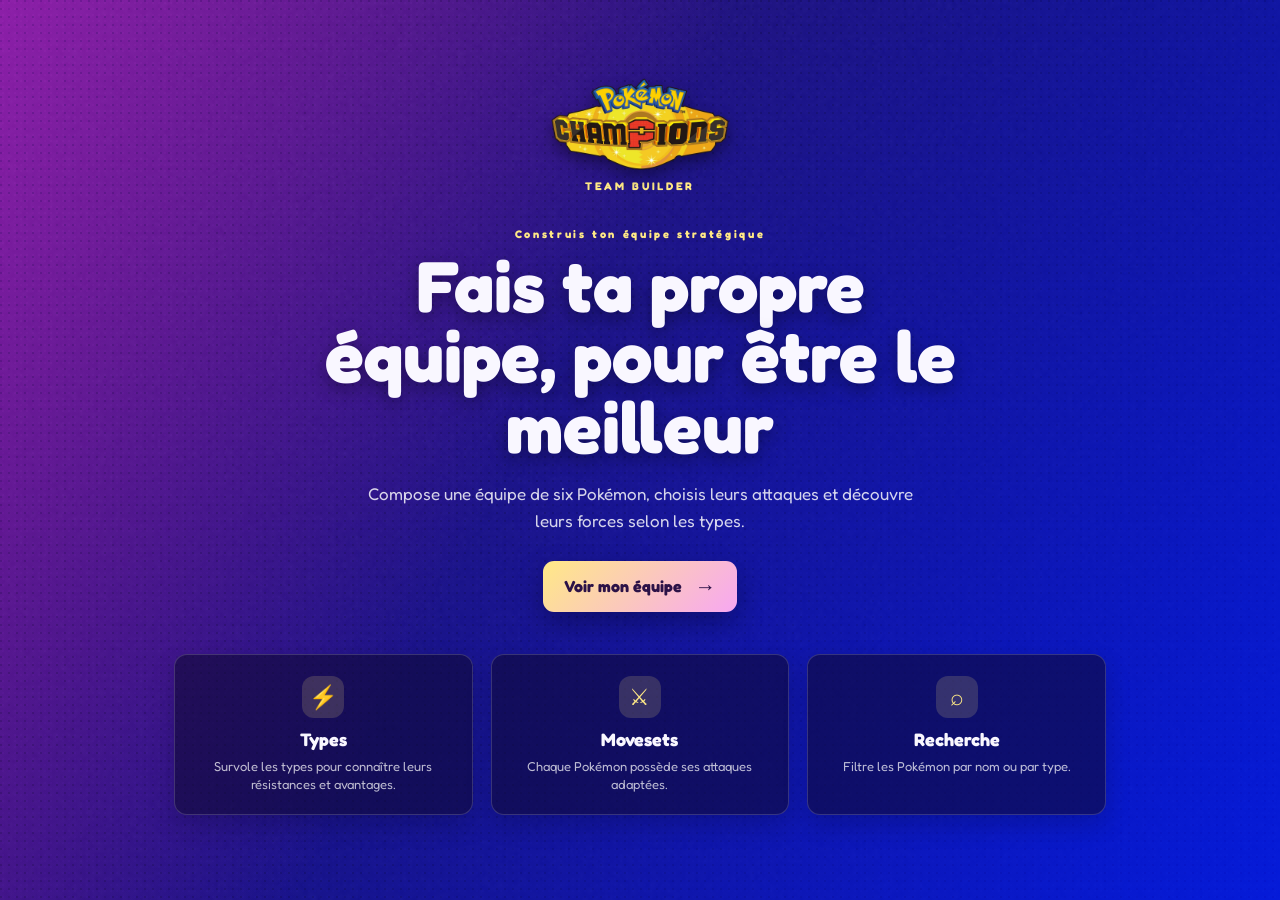
==== index.html @ a915cc72 "changement nom et titre" ====
<!DOCTYPE html>
<html lang="fr">
<link rel="icon" href="images/logo.png" type="image/x-icon" sizes="64x64">
<head><meta charset="UTF-8"><meta name="viewport" content="width=device-width, initial-scale=1.0"><title>Team Builder Champions</title><link rel="stylesheet" href="styles/style.css"></head>
<body class="home-body">
  <main class="home-page">
    <header class="home-header"><img class="home-logo" src="images/logo.png" alt="Pokémon Champions"><span>TEAM BUILDER</span></header>
    <section class="hero" aria-labelledby="hero-title">
      <p class="eyebrow">Construis ton équipe stratégique</p>
      <h1 id="hero-title">Fais ta propre équipe, pour être le meilleur</h1>
      <p>Compose une équipe de six Pokémon, choisis leurs attaques et découvre leurs forces selon les types.</p>
      <a class="primary-button" href="team.html">Voir mon équipe <span>→</span></a>
    </section>
    <section class="home-features" aria-label="Fonctionnalités">
      <article><span>⚡</span><h2>Types</h2><p>Survole les types pour connaître leurs résistances et avantages.</p></article>
      <article><span>⚔</span><h2>Movesets</h2><p>Chaque Pokémon possède ses attaques adaptées.</p></article>
      <article><span>⌕</span><h2>Recherche</h2><p>Filtre les Pokémon par nom ou par type.</p></article>
    </section>
  </main>
</body></html>
---- styles/style.css ----
@import url("https://fonts.googleapis.com/css2?family=Fredoka:wght@500;600;700&display=swap");

:root { --ink: #f9f7ff; --card: rgba(16, 9, 53, .64); }
* { box-sizing: border-box; }
html, body { min-height: 100%; margin: 0; }
body { min-width: 320px; color: var(--ink); font-family: Fredoka, Arial, sans-serif; background: linear-gradient(116deg, rgba(191, 32, 214, .55), transparent 43%), linear-gradient(125deg, rgba(29, 3, 72, .6), rgba(0, 27, 220, .85)), url("../images/background/background.jpg") center / cover fixed; }
body::before { position: fixed; z-index: -1; inset: 0; content: ""; pointer-events: none; opacity: .4; background-image: radial-gradient(rgba(255,255,255,.17) .65px, transparent .8px), radial-gradient(rgba(0,0,0,.42) .7px, transparent .9px); background-position: 0 0, 5px 5px; background-size: 6px 6px, 8px 8px; mix-blend-mode: overlay; }

.team-page { width: min(100%, 980px); min-height: 550px; margin: auto; padding: 6px 19px 30px; }
.team-header { display: grid; height: 92px; place-items: start center; }
.logo { width: 152px; max-height: 76px; object-fit: contain; filter: drop-shadow(0 6px 6px rgba(0,0,0,.42)); animation: hover-logo 4s ease-in-out infinite; }
.team-grid { display: grid; grid-template-columns: repeat(2, minmax(0, 1fr)); gap: 26px 31px; }
.page-help { max-width: 700px; margin: 0 auto 18px; color: rgba(255,255,255,.78); font-size: 13px; text-align: center; text-shadow: 0 1px 2px rgba(0,0,0,.45); }

.pokemon-card { --accent: #d970ff; position: relative; display: flex; align-items: center; min-height: 124px; padding: 9px 13px; overflow: hidden; isolation: isolate; border: 1px solid rgba(207, 165, 255, .12); border-radius: 10px; background: linear-gradient(125deg, rgba(162,87,205,.12), transparent 44%), var(--card); box-shadow: inset 0 1px rgba(255,255,255,.08), inset 0 -1px rgba(0,0,0,.2), 0 13px 28px rgba(0,0,30,.21); backdrop-filter: blur(5px); transform-style: preserve-3d; transition: border-color .25s ease, box-shadow .25s ease, transform .18s ease; }
.pokemon-card::before { position: absolute; z-index: -1; inset: 0; content: ""; opacity: .65; background: radial-gradient(260px circle at var(--mouse-x, 50%) var(--mouse-y, 50%), color-mix(in srgb, var(--accent) 28%, transparent), transparent 68%); transition: opacity .22s ease; }
.pokemon-card::after { position: absolute; z-index: -1; top: -70%; left: -45%; width: 48%; height: 240%; content: ""; opacity: 0; background: linear-gradient(90deg, transparent, rgba(255,255,255,.17), transparent); transform: rotate(20deg); transition: left .65s ease, opacity .25s ease; }
.pokemon-card:hover { border-color: color-mix(in srgb, var(--accent) 58%, white); box-shadow: inset 0 1px rgba(255,255,255,.16), 0 0 26px color-mix(in srgb, var(--accent) 25%, transparent), 0 18px 34px rgba(0,0,30,.35); }
.pokemon-card:hover::after { left: 105%; opacity: 1; }

.sprite { flex: 0 0 145px; width: 145px; height: 104px; object-fit: contain; filter: drop-shadow(0 7px 5px rgba(0,0,0,.36)); transform: translateZ(25px); transform-origin: center bottom; animation: sprite-breathe 3.5s ease-in-out infinite; }
.pokemon-card:nth-child(even) .sprite { animation-delay: -1.7s; }
.pokemon-details { flex: 1; min-width: 0; align-self: stretch; padding-top: 2px; transform: translateZ(18px); }
.pokemon-heading { display: flex; align-items: baseline; gap: 7px; min-height: 27px; white-space: nowrap; text-shadow: 0 2px 3px rgba(0,0,0,.44); }
.pokemon-heading h1 { margin: 0; font-size: 18px; line-height: 1; letter-spacing: .01em; }
.pokemon-heading span { color: rgba(255,255,255,.71); font-size: 11px; font-weight: 600; }
.types { display: flex; justify-content: flex-end; gap: 7px; min-height: 24px; }
.type { display: inline-grid; width: 47px; height: 17px; place-items: center; border: 1px solid rgba(255,255,255,.18); border-radius: 5px; color: #fff; font-family: Arial, sans-serif; font-size: 7px; font-weight: 700; text-shadow: 0 1px rgba(0,0,0,.34); box-shadow: inset 0 1px rgba(255,255,255,.3), 0 2px 5px rgba(0,0,0,.18); cursor: pointer; transition: transform .18s cubic-bezier(.2,.8,.2,1), filter .18s ease, box-shadow .18s ease; }
.type:hover { filter: brightness(1.2) saturate(1.15); box-shadow: 0 0 12px currentColor, inset 0 1px rgba(255,255,255,.5); transform: translateY(-3px) scale(1.11); }
.electric { color: #fff84a; background: #f5e800; } .water { color: #c2efff; background: #27acef; } .flying { color: #f7f7ff; background: #a5a8df; } .fire { color: #fff0dc; background: #ef3719; } .dark { color: #f1edff; background: #28203d; } .ground { color: #ffefce; background: #d27413; } .dragon { color: #f7dfff; background: #7437c9; } .ghost { color: #eee4ff; background: #3e1e51; }
.grass { color: #edffdf; background: #58aa41; } .steel { color: #f4f6ff; background: #7185a2; }
.normal { color: #fff; background: #a8a878; } .ice { color: #fff; background: #75c9e8; } .fighting { color: #fff; background: #c03028; } .poison { color: #fff; background: #a040a0; } .psychic { color: #fff; background: #f85888; } .bug { color: #fff; background: #a8b820; } .rock { color: #fff; background: #b8a038; } .fairy { color: #fff; background: #ee99ac; }

.moves { display: grid; grid-template-columns: repeat(2, minmax(0, 1fr)); gap: 10px 18px; margin: 2px 0 0; padding: 0; list-style: none; }
.moves li { display: flex; align-items: center; min-width: 0; height: 28px; padding: 0 9px; overflow: hidden; border: 1px solid rgba(255,255,255,.14); border-radius: 7px; background: linear-gradient(135deg, rgba(240,230,247,.8), rgba(181,164,204,.78)); box-shadow: inset 0 1px rgba(255,255,255,.28), 0 3px 6px rgba(0,0,0,.14); color: #fff; font-size: 13px; font-weight: 600; text-shadow: 0 1px rgba(0,0,0,.21); white-space: nowrap; text-overflow: ellipsis; cursor: pointer; transition: transform .18s cubic-bezier(.2,.8,.2,1), background .18s ease, color .18s ease, box-shadow .18s ease; }
.moves li::before { flex: 0 0 auto; margin-right: 4px; content: "•"; font-size: 17px; line-height: 0; }
.moves li:hover { color: #271142; background: linear-gradient(135deg, #ffd1fa, #9fe6ff); box-shadow: 0 0 0 2px rgba(255,255,255,.23), 0 0 17px rgba(246,91,255,.72); text-shadow: none; transform: translateY(-3px) scale(1.055); }
.moves li:active, .type:active { transform: translateY(0) scale(.97); }
.moves li small { margin-left: auto; padding-left: 6px; color: #311b53; font-size: 10px; text-shadow: none; }
.ability-line { margin: 1px 0 4px; color: rgba(255,255,255,.8); font-size: 11px; }.ability-line b { color: #ffe986; }
.details-button { margin-top: 7px; padding: 5px 9px; border: 1px solid rgba(255,255,255,.32); border-radius: 6px; background: rgba(255,233,134,.18); color: #fff; font: inherit; font-size: 11px; font-weight: 700; cursor: pointer; }.details-button:hover { background: #ffe986; color: #2b1745; }
.pokemon-modal { width: min(860px, calc(100vw - 24px)); max-height: min(88vh, 850px); padding: 25px; overflow: auto; border: 1px solid rgba(255,255,255,.35); border-radius: 16px; background: #17103b; color: #fff; box-shadow: 0 20px 70px rgba(0,0,0,.65); }.pokemon-modal::backdrop { background: rgba(4,1,20,.72); backdrop-filter: blur(3px); }.modal-close { position: absolute; top: 8px; right: 12px; border: 0; background: transparent; color: #fff; font-size: 29px; cursor: pointer; }.modal-heading { display: flex; align-items: center; gap: 17px; border-bottom: 1px solid rgba(255,255,255,.16); padding-bottom: 13px; }.modal-heading img { width: 110px; height: 90px; object-fit: contain; }.modal-heading p,.modal-heading h2 { margin: 0; }.modal-heading p { color: #ffe986; font-size: 11px; letter-spacing: .12em; text-transform: uppercase; }.modal-heading h2 { margin: 3px 0 9px; font-size: 28px; }.modal-heading select { margin-left: 8px; padding: 5px; border-radius: 5px; background: #2b2054; color: #fff; font: inherit; }.profile-section { margin-top: 19px; }.profile-section h3 { display: flex; justify-content: space-between; gap: 10px; margin: 0 0 9px; font-size: 16px; }.profile-section h3 small { color: rgba(255,255,255,.65); font-size: 11px; font-weight: 500; }.stat-list { display: grid; grid-template-columns: repeat(3, 1fr); gap: 8px; }.stat-list label { display: grid; grid-template-columns: 1fr 52px auto; align-items: center; gap: 5px; padding: 7px; border-radius: 7px; background: rgba(255,255,255,.08); font-size: 12px; }.stat-list b { color: #ffe986; }.stat-list input { width: 52px; padding: 4px; border: 0; border-radius: 4px; background: #f2efff; color: #2a174d; font: inherit; font-weight: 700; }.stat-list em { font-size: 10px; font-style: normal; color: rgba(255,255,255,.65); }.move-filter { width: 100%; margin-bottom: 8px; padding: 9px 11px; border: 1px solid rgba(255,255,255,.25); border-radius: 7px; background: rgba(255,255,255,.09); color: #fff; font: inherit; }.move-list { max-height: 300px; overflow: auto; border: 1px solid rgba(255,255,255,.13); border-radius: 7px; }.move-row { display: grid; grid-template-columns: 18px minmax(120px,1fr) 75px 120px; gap: 8px; align-items: center; padding: 8px 10px; border-bottom: 1px solid rgba(255,255,255,.09); font-size: 13px; cursor: pointer; }.move-row:hover { background: rgba(255,233,134,.12); }.move-row b { color: #cfefff; font-size: 11px; }.move-row strong { color: #ffe986; font-size: 11px; text-align: right; }.modal-loading,.modal-error { min-height: 170px; display: grid; place-items: center; align-content: center; gap: 12px; text-align: center; }
.move-select { width: 100%; border: 0; outline: 0; background: transparent; color: #271142; font: inherit; font-weight: 700; cursor: pointer; }
.type-tooltip { position: fixed; z-index: 10; width: min(235px, calc(100vw - 24px)); padding: 10px 12px; border: 1px solid rgba(255,255,255,.27); border-radius: 9px; background: rgba(20, 10, 57, .96); box-shadow: 0 8px 25px rgba(0,0,0,.35); color: #fff; font-family: Arial, sans-serif; font-size: 12px; line-height: 1.4; opacity: 0; pointer-events: none; transform: translateY(-5px); transition: opacity .15s ease, transform .15s ease; }
.type-tooltip strong, .type-tooltip span { display: block; } .type-tooltip strong { margin-bottom: 4px; color: #ffe986; font-size: 14px; } .type-tooltip b { color: #cfefff; }
.type-tooltip.is-visible { opacity: 1; transform: translateY(0); }
.back-link { display: inline-block; margin: 0 0 14px; color: #fff; font-size: 14px; font-weight: 700; text-decoration: none; } .back-link:hover { color: #ffe986; }
.replacement-page > h1 { margin: 0; font-size: 25px; text-align: center; text-shadow: 0 2px 4px rgba(0,0,0,.4); }
.search-box { display: flex; align-items: center; width: min(100%, 560px); height: 46px; margin: 17px auto 5px; padding: 0 14px; border: 1px solid rgba(255,255,255,.3); border-radius: 12px; background: rgba(16,9,53,.72); box-shadow: 0 8px 20px rgba(0,0,30,.22); color: #ffe986; }
.search-box span { margin-right: 9px; font-size: 25px; line-height: 1; }.search-box input { width: 100%; border: 0; outline: 0; background: transparent; color: #fff; font: inherit; font-size: 14px; }.search-box input::placeholder { color: rgba(255,255,255,.57); }.search-box:focus-within { border-color: #ffe986; box-shadow: 0 0 18px rgba(255,233,134,.25); }.result-count { min-height: 18px; margin: 0 auto 16px; color: rgba(255,255,255,.72); font-size: 12px; text-align: center; }
.replacement-grid { display: grid; grid-template-columns: repeat(2, minmax(0, 1fr)); gap: 20px; }
.replacement-card { display: grid; grid-template-columns: 105px 1fr; align-items: center; min-height: 115px; padding: 9px; border: 1px solid rgba(207,165,255,.28); border-radius: 10px; background: var(--card); box-shadow: 0 10px 24px rgba(0,0,30,.23); color: #fff; font: inherit; text-align: left; cursor: pointer; transition: transform .18s ease, border-color .18s ease, box-shadow .18s ease; }
.replacement-card img { grid-row: span 2; width: 100px; height: 92px; object-fit: contain; filter: drop-shadow(0 6px 5px rgba(0,0,0,.35)); } .replacement-card span { font-size: 18px; font-weight: 700; } .replacement-card small { color: rgba(255,255,255,.72); }
.replacement-card:hover, .replacement-card:focus-visible { border-color: #ffe986; box-shadow: 0 0 20px rgba(255,233,134,.35); outline: 0; transform: translateY(-3px); }

.home-body { display: grid; min-height: 100vh; place-items: center; }.home-page { width: min(100%, 980px); padding: 28px 24px 44px; text-align: center; }.home-header { display: grid; justify-items: center; gap: 0; }.home-logo { width: 230px; max-height: 110px; object-fit: contain; filter: drop-shadow(0 7px 8px rgba(0,0,0,.4)); }.home-header span, .eyebrow { color: #ffe986; font-size: 11px; font-weight: 700; letter-spacing: .24em; }.hero { max-width: 670px; margin: 34px auto 42px; }.eyebrow { margin: 0 0 10px; }.hero h1 { margin: 0; font-size: clamp(40px, 8vw, 72px); line-height: .98; text-shadow: 0 6px 18px rgba(0,0,0,.35); }.hero > p:not(.eyebrow) { max-width: 560px; margin: 19px auto 27px; color: rgba(255,255,255,.82); font-size: 17px; line-height: 1.55; }.primary-button { display: inline-flex; align-items: center; gap: 13px; padding: 13px 21px; border-radius: 11px; background: linear-gradient(135deg, #ffe986, #f7a7f2); box-shadow: 0 11px 26px rgba(0,0,30,.34); color: #2c1247; font-weight: 700; text-decoration: none; transition: transform .18s ease, filter .18s ease; }.primary-button span { font-size: 21px; }.primary-button:hover { filter: brightness(1.08); transform: translateY(-3px); }.home-features { display: grid; grid-template-columns: repeat(3, 1fr); gap: 18px; }.home-features article { padding: 21px 18px; border: 1px solid rgba(255,255,255,.16); border-radius: 13px; background: rgba(16,9,53,.58); box-shadow: 0 10px 24px rgba(0,0,30,.2); }.home-features span { display: grid; width: 42px; height: 42px; margin: 0 auto 10px; place-items: center; border-radius: 12px; background: rgba(255,233,134,.16); color: #ffe986; font-size: 23px; }.home-features h2 { margin: 0; font-size: 18px; }.home-features p { margin: 7px 0 0; color: rgba(255,255,255,.72); font-size: 13px; line-height: 1.4; }

@keyframes sprite-breathe { 0%,100% { transform: translateZ(25px) translateY(0) rotate(-1deg); } 50% { transform: translateZ(25px) translateY(-5px) rotate(1deg); } }
@keyframes hover-logo { 0%,100% { transform: translateY(0); } 50% { transform: translateY(-4px); } }
@media (max-width: 760px) { .team-page { min-height: 100vh; padding: 8px 16px 32px; } .team-header { height: 88px; } .team-grid, .replacement-grid { grid-template-columns: 1fr; gap: 18px; } }
@media (max-width: 620px) { .home-page { padding-inline: 16px; }.home-features { grid-template-columns: 1fr; }.hero { margin-block: 29px 34px; } }
@media (max-width: 430px) { .sprite { flex-basis: 110px; width: 110px; height: 88px; } .moves { gap: 7px; } .moves li { padding: 0 6px; font-size: 11px; } .pokemon-heading h1 { font-size: 15px; } .pokemon-heading span { font-size: 9px; } }
@media (max-width: 600px) { .pokemon-modal { padding: 20px 14px; }.stat-list { grid-template-columns: 1fr 1fr; }.move-row { grid-template-columns: 18px 1fr 92px; }.move-row b { display: none; }.modal-heading img { width: 80px; }.modal-heading h2 { font-size: 22px; } }
@media (prefers-reduced-motion: reduce) { *,*::before,*::after { animation-duration: .01ms !important; animation-iteration-count: 1 !important; transition-duration: .01ms !important; } }

.modal-heading label { display: block; margin-top: 5px; font-size: 12px; }
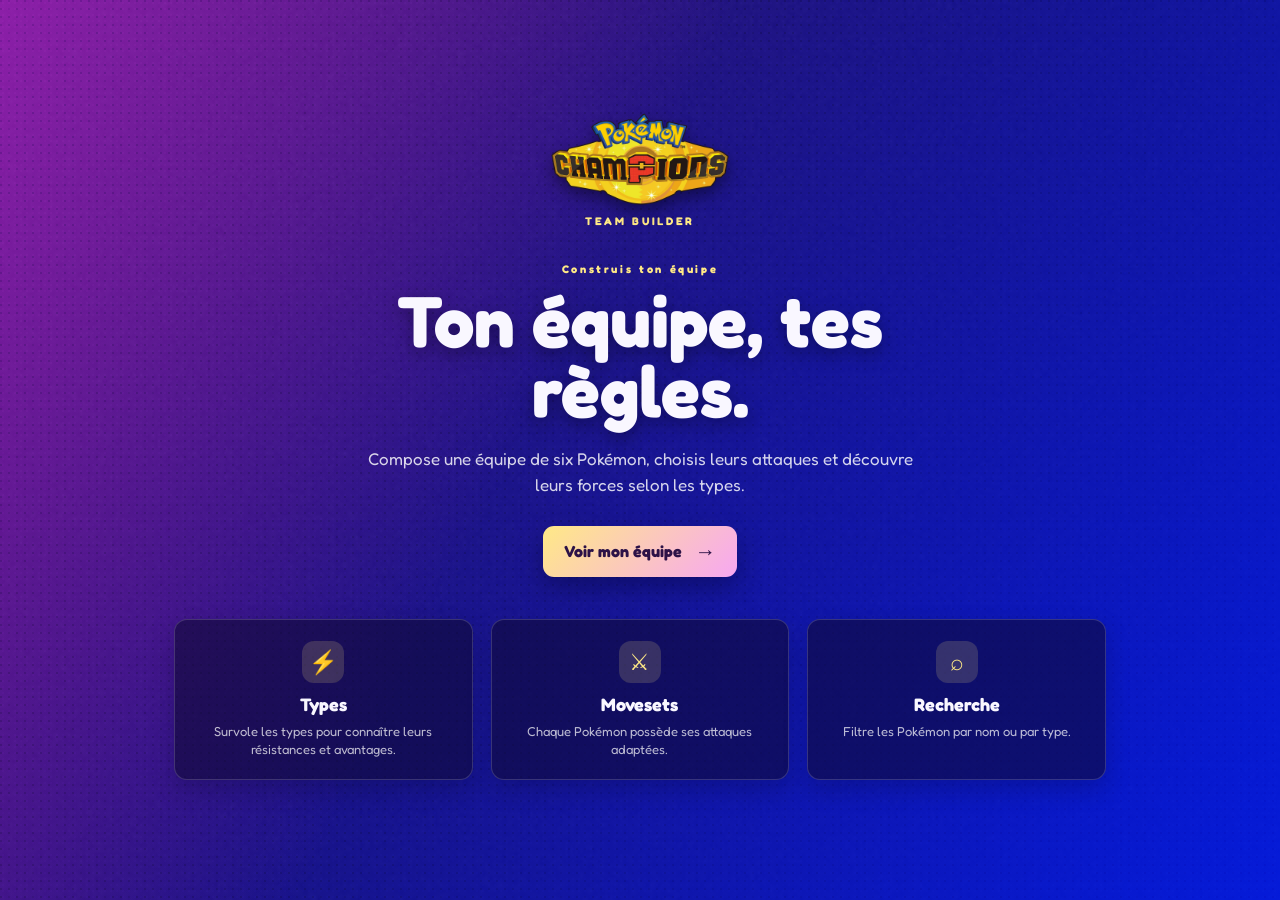
==== commit cff1d8f4: "raichu X" ====
--- a/index.html
+++ b/index.html
@@ -1,13 +1,12 @@
 <!DOCTYPE html>
 <html lang="fr">
-<link rel="icon" href="images/logo.png" type="image/x-icon" sizes="64x64">
-<head><meta charset="UTF-8"><meta name="viewport" content="width=device-width, initial-scale=1.0"><title>Team Builder Champions</title><link rel="stylesheet" href="styles/style.css"></head>
+<head><meta charset="UTF-8"><meta name="viewport" content="width=device-width, initial-scale=1.0"><title>Pokémon Champions</title><link rel="stylesheet" href="styles/style.css"></head>
 <body class="home-body">
   <main class="home-page">
     <header class="home-header"><img class="home-logo" src="images/logo.png" alt="Pokémon Champions"><span>TEAM BUILDER</span></header>
     <section class="hero" aria-labelledby="hero-title">
-      <p class="eyebrow">Construis ton équipe stratégique</p>
-      <h1 id="hero-title">Fais ta propre équipe, pour être le meilleur</h1>
+      <p class="eyebrow">Construis ton équipe</p>
+      <h1 id="hero-title">Ton équipe, tes règles.</h1>
       <p>Compose une équipe de six Pokémon, choisis leurs attaques et découvre leurs forces selon les types.</p>
       <a class="primary-button" href="team.html">Voir mon équipe <span>→</span></a>
     </section>
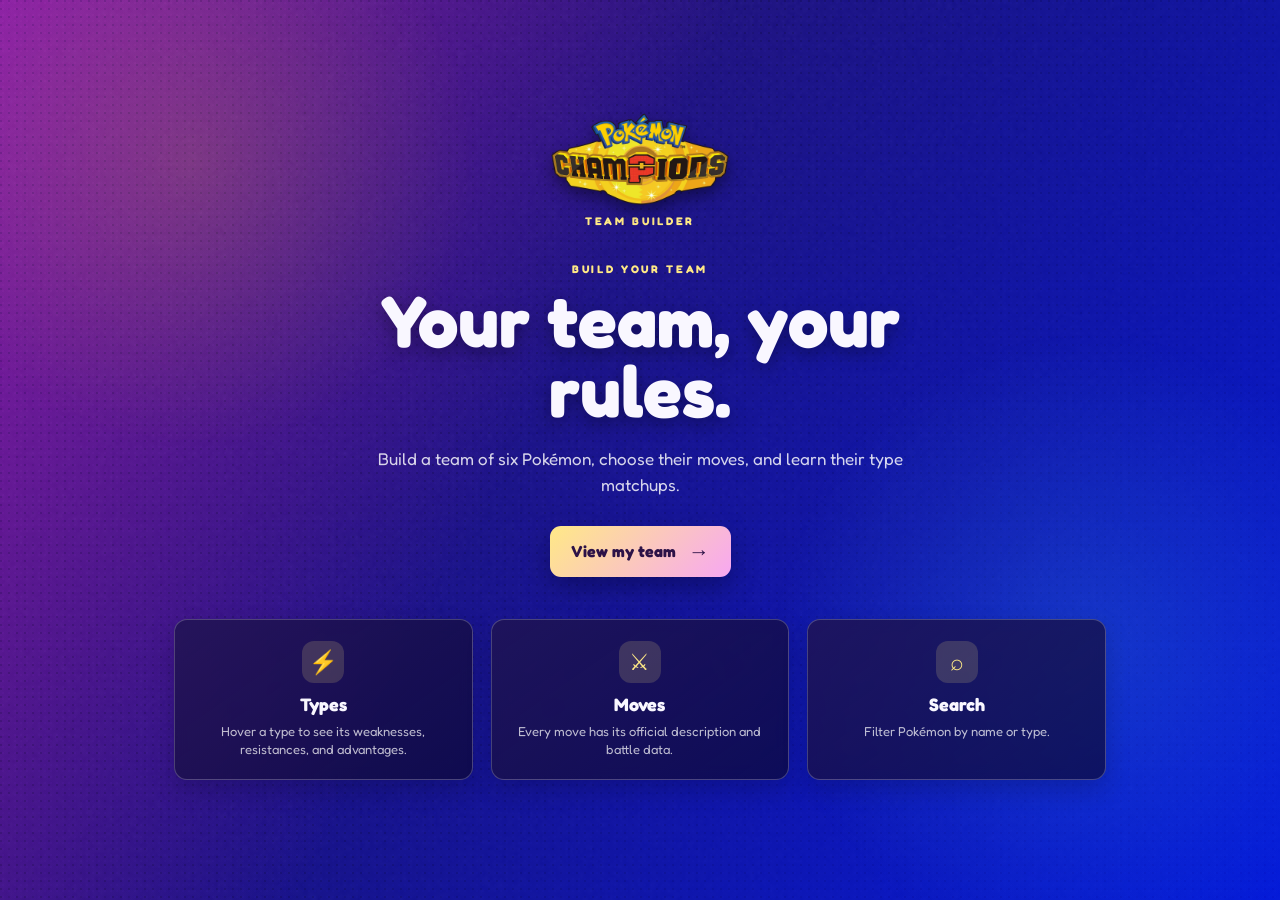
==== commit 13a70d4b: "tout en anglais, mega bloqué, description attaque" ====
--- a/index.html
+++ b/index.html
@@ -1,19 +1 @@
-<!DOCTYPE html>
-<html lang="fr">
-<head><meta charset="UTF-8"><meta name="viewport" content="width=device-width, initial-scale=1.0"><title>Pokémon Champions</title><link rel="stylesheet" href="styles/style.css"></head>
-<body class="home-body">
-  <main class="home-page">
-    <header class="home-header"><img class="home-logo" src="images/logo.png" alt="Pokémon Champions"><span>TEAM BUILDER</span></header>
-    <section class="hero" aria-labelledby="hero-title">
-      <p class="eyebrow">Construis ton équipe</p>
-      <h1 id="hero-title">Ton équipe, tes règles.</h1>
-      <p>Compose une équipe de six Pokémon, choisis leurs attaques et découvre leurs forces selon les types.</p>
-      <a class="primary-button" href="team.html">Voir mon équipe <span>→</span></a>
-    </section>
-    <section class="home-features" aria-label="Fonctionnalités">
-      <article><span>⚡</span><h2>Types</h2><p>Survole les types pour connaître leurs résistances et avantages.</p></article>
-      <article><span>⚔</span><h2>Movesets</h2><p>Chaque Pokémon possède ses attaques adaptées.</p></article>
-      <article><span>⌕</span><h2>Recherche</h2><p>Filtre les Pokémon par nom ou par type.</p></article>
-    </section>
-  </main>
-</body></html>
+<!DOCTYPE html><html lang="en"><head><meta charset="UTF-8"><meta name="viewport" content="width=device-width, initial-scale=1.0"><title>Pokémon Champions</title><link rel="stylesheet" href="styles/style.css"></head><body class="home-body"><main class="home-page"><header class="home-header"><img class="home-logo" src="images/logo.png" alt="Pokémon Champions"><span>TEAM BUILDER</span></header><section class="hero" aria-labelledby="hero-title"><p class="eyebrow">BUILD YOUR TEAM</p><h1 id="hero-title">Your team, your rules.</h1><p>Build a team of six Pokémon, choose their moves, and learn their type matchups.</p><a class="primary-button" href="team.html">View my team <span>→</span></a></section><section class="home-features" aria-label="Features"><article><span>⚡</span><h2>Types</h2><p>Hover a type to see its weaknesses, resistances, and advantages.</p></article><article><span>⚔</span><h2>Moves</h2><p>Every move has its official description and battle data.</p></article><article><span>⌕</span><h2>Search</h2><p>Filter Pokémon by name or type.</p></article></section></main></body></html>
--- a/styles/style.css
+++ b/styles/style.css
@@ -64,3 +64,22 @@
 @media (prefers-reduced-motion: reduce) { *,*::before,*::after { animation-duration: .01ms !important; animation-iteration-count: 1 !important; transition-duration: .01ms !important; } }
 
 .modal-heading label { display: block; margin-top: 5px; font-size: 12px; }
+
+/* Finition visuelle : mêmes fonctions, interface plus lumineuse et structurée. */
+body { background-attachment: fixed; background-color: #12072b; }
+body::after { position: fixed; z-index: -1; inset: 0; content: ""; pointer-events: none; background: radial-gradient(circle at 15% 18%, rgba(255,231,28,.14), transparent 22%), radial-gradient(circle at 85% 72%, rgba(78,220,255,.16), transparent 25%); }
+.team-page { position: relative; }
+.team-header::after { width: min(580px, 78vw); height: 1px; content: ""; background: linear-gradient(90deg, transparent, rgba(255,255,255,.5), transparent); }
+.page-help { padding: 10px 17px; border: 1px solid rgba(255,255,255,.13); border-radius: 999px; background: rgba(13,7,45,.28); backdrop-filter: blur(8px); }
+.pokemon-card { border-color: rgba(255,255,255,.18); background: linear-gradient(135deg, color-mix(in srgb, var(--accent) 17%, transparent), transparent 46%), linear-gradient(135deg, rgba(28,17,72,.88), rgba(12,7,42,.72)); }
+.pokemon-card:hover { transform: translateY(-5px); }
+.pokemon-heading h1 { font-size: 20px; letter-spacing: .025em; }.pokemon-heading span { padding: 3px 6px; border-radius: 99px; background: rgba(255,255,255,.08); }
+.type { width: 58px; height: 20px; border-radius: 99px; font-size: 8px; letter-spacing: .04em; }.type:hover { cursor: help; }
+.ability-line { display: inline-flex; gap: 4px; padding: 3px 7px; border-left: 2px solid var(--accent); border-radius: 3px; background: rgba(255,255,255,.05); }
+.moves li { background: linear-gradient(135deg, rgba(255,255,255,.91), rgba(207,191,239,.75)); }.moves li small { display: grid; min-width: 25px; min-height: 18px; place-items: center; border-radius: 99px; background: rgba(49,27,83,.13); font-weight: 700; }
+.details-button { border-color: color-mix(in srgb, var(--accent) 65%, white); background: linear-gradient(135deg, color-mix(in srgb, var(--accent) 38%, transparent), rgba(255,255,255,.1)); box-shadow: 0 5px 15px rgba(0,0,0,.18); }.details-button:hover { background: var(--accent); color: #201037; transform: translateY(-1px); }
+.type-tooltip { width: min(260px, calc(100vw - 24px)); padding: 13px 14px; border-color: rgba(255,255,255,.42); border-radius: 12px; background: linear-gradient(145deg, rgba(39,22,84,.98), rgba(13,7,42,.98)); box-shadow: 0 18px 35px rgba(0,0,0,.45), 0 0 22px rgba(178,119,255,.23); }.type-tooltip strong { padding-bottom: 7px; border-bottom: 1px solid rgba(255,255,255,.14); color: #ffe986; font-size: 15px; }.type-tooltip span { margin-top: 8px; }.type-tooltip b { display: block; color: #cfdcff; font-size: 10px; letter-spacing: .08em; text-transform: uppercase; }.type-tooltip i { display: block; margin-top: 2px; color: #fff; font-size: 12px; font-style: normal; font-weight: 700; }
+.replacement-card, .home-features article { border-color: rgba(255,255,255,.22); background: linear-gradient(145deg, rgba(32,20,81,.82), rgba(12,7,44,.65)); backdrop-filter: blur(7px); }.replacement-card:hover { box-shadow: 0 14px 30px rgba(0,0,0,.3), 0 0 20px rgba(255,233,134,.22); }
+@media (max-width: 600px) { .page-help { border-radius: 12px; }.type-tooltip { font-size: 11px; } }
+.locked-item { display: inline-flex; flex-direction: column; margin-left: 8px; padding: 5px 8px; border: 1px solid rgba(255,233,134,.5); border-radius: 5px; background: rgba(255,233,134,.12); color: #ffe986; font-weight: 700; }.locked-item small { margin-top: 2px; color: rgba(255,255,255,.7); font-size: 10px; font-weight: 500; }.move-row { grid-template-columns: 18px minmax(150px,1fr) 75px 175px; align-items: start; }.move-name { display: block; font-weight: 700; }.move-name small,.move-row strong small { display: block; margin-top: 3px; color: rgba(255,255,255,.72); font-size: 10px; font-weight: 500; line-height: 1.3; }.move-row strong { color: #ffe986; font-size: 11px; text-align: right; text-transform: capitalize; }
+@media (max-width: 600px) { .move-row { grid-template-columns: 18px 1fr; }.move-row b,.move-row strong { grid-column: 2; text-align: left; }.move-row b { display: block; } }
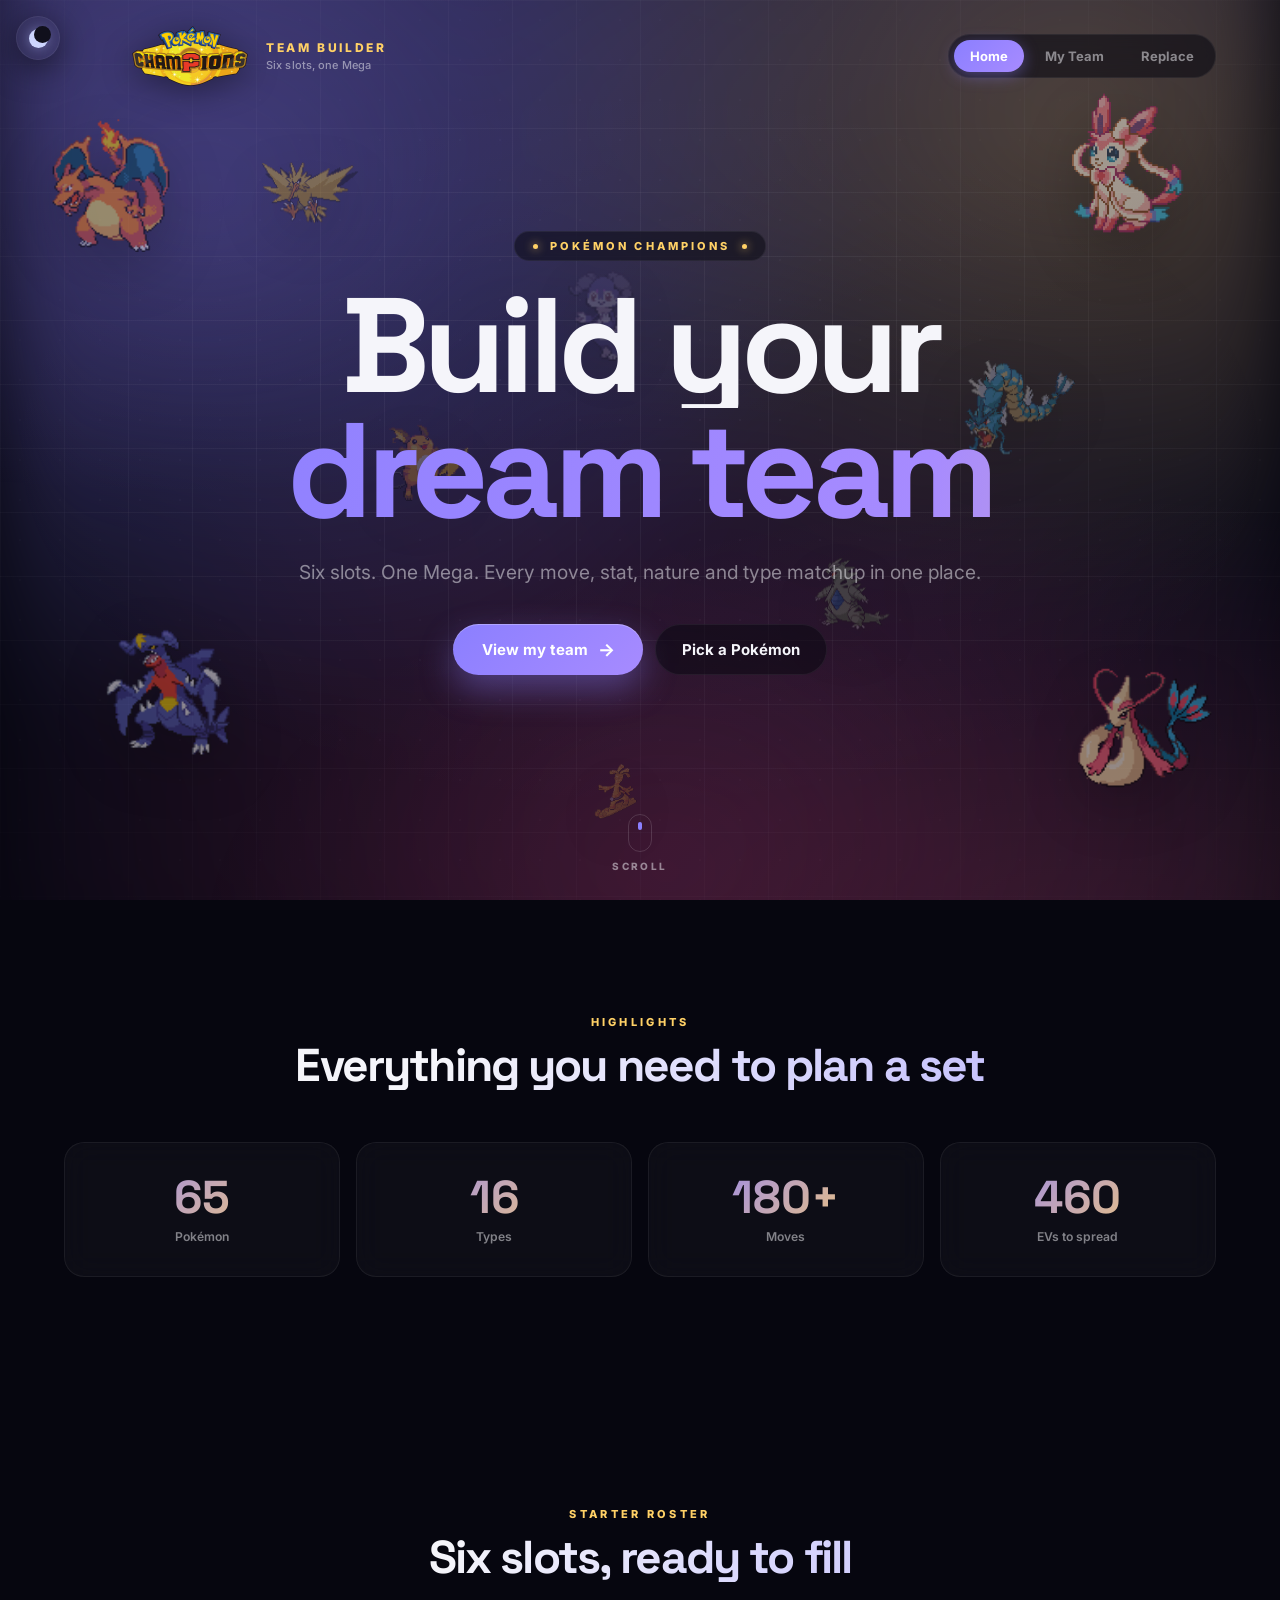
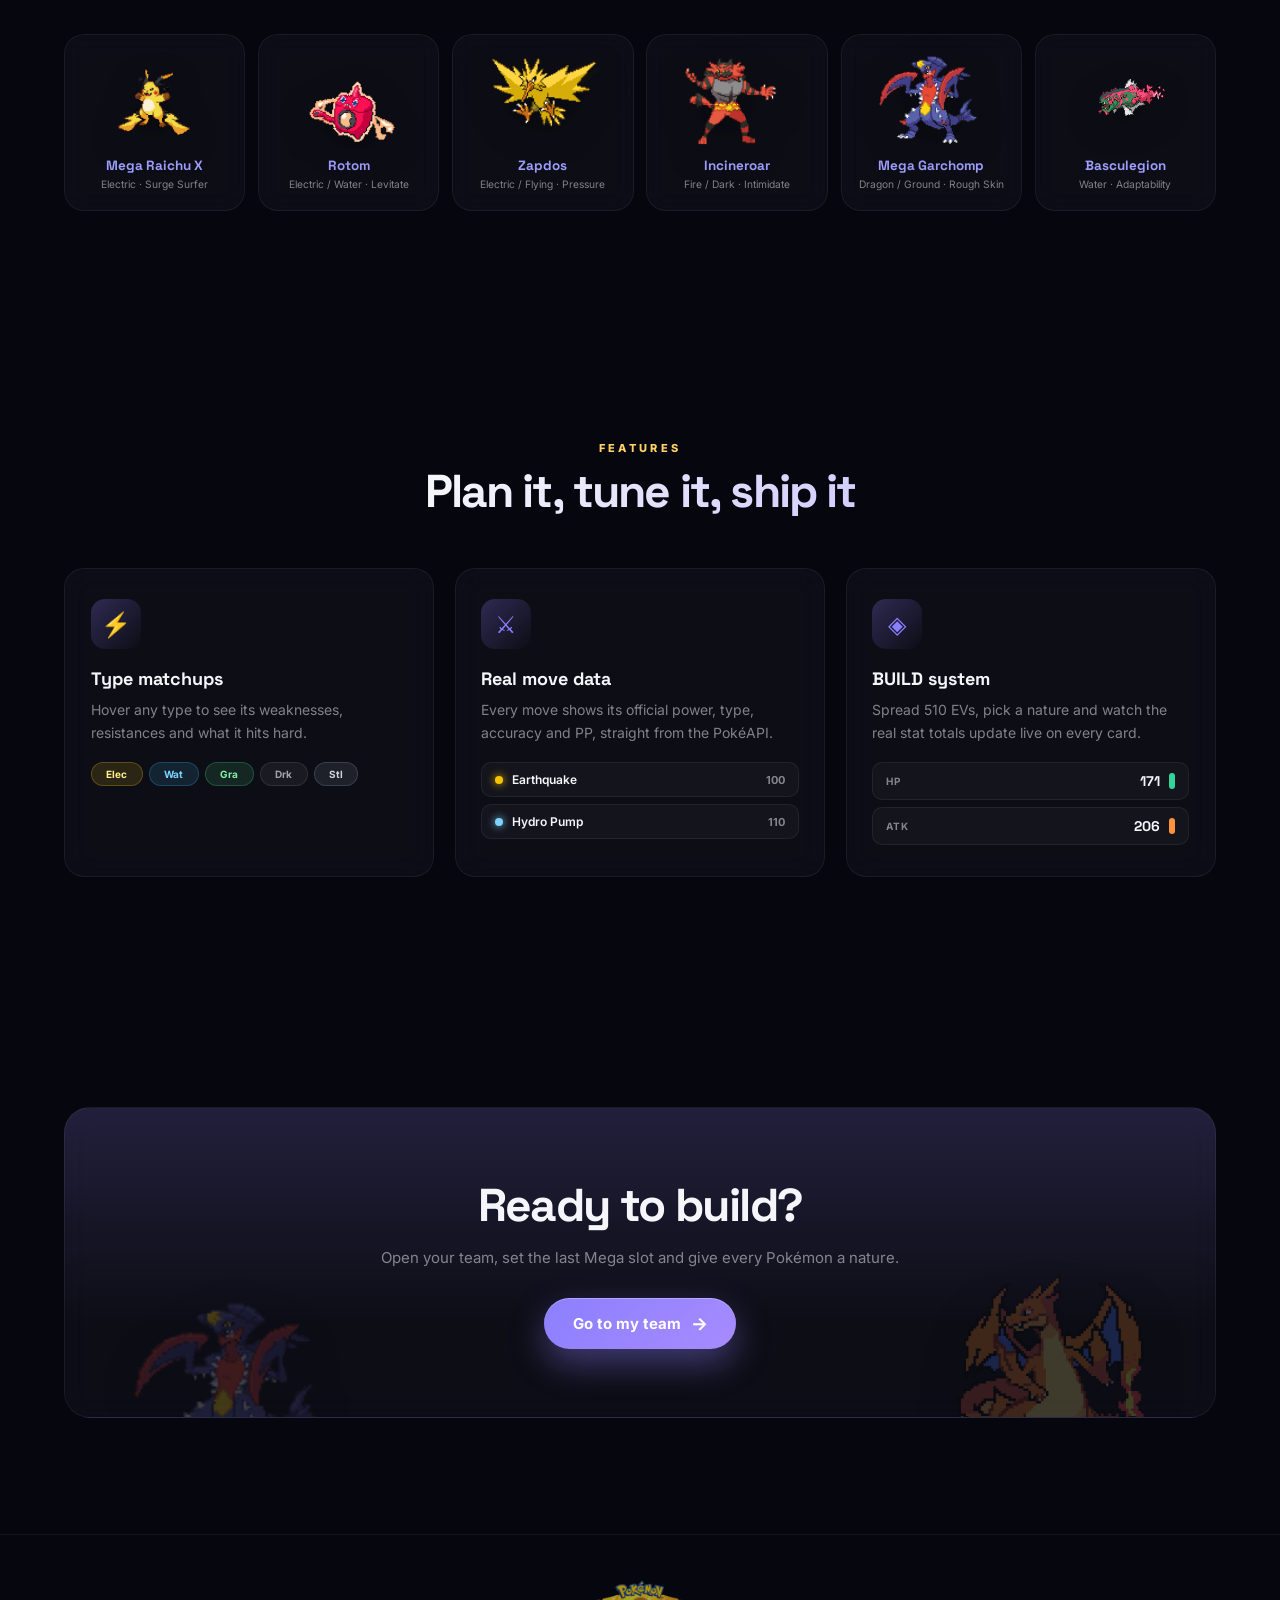
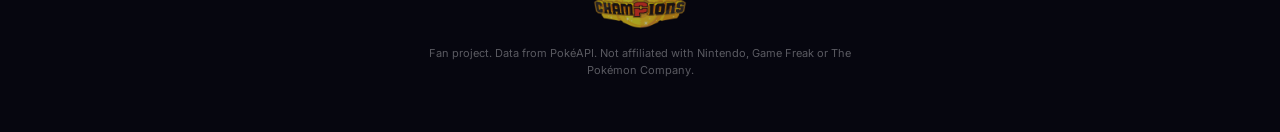
==== commit 6d81c89c: "big commit, change all the site, adding only 1 mega per team, change mega talent, changing home page" ====
--- a/index.html
+++ b/index.html
@@ -1 +1,163 @@
-<!DOCTYPE html><html lang="en"><head><meta charset="UTF-8"><meta name="viewport" content="width=device-width, initial-scale=1.0"><title>Pokémon Champions</title><link rel="stylesheet" href="styles/style.css"></head><body class="home-body"><main class="home-page"><header class="home-header"><img class="home-logo" src="images/logo.png" alt="Pokémon Champions"><span>TEAM BUILDER</span></header><section class="hero" aria-labelledby="hero-title"><p class="eyebrow">BUILD YOUR TEAM</p><h1 id="hero-title">Your team, your rules.</h1><p>Build a team of six Pokémon, choose their moves, and learn their type matchups.</p><a class="primary-button" href="team.html">View my team <span>→</span></a></section><section class="home-features" aria-label="Features"><article><span>⚡</span><h2>Types</h2><p>Hover a type to see its weaknesses, resistances, and advantages.</p></article><article><span>⚔</span><h2>Moves</h2><p>Every move has its official description and battle data.</p></article><article><span>⌕</span><h2>Search</h2><p>Filter Pokémon by name or type.</p></article></section></main></body></html>
+<!DOCTYPE html>
+<html lang="en">
+<head>
+<meta charset="UTF-8">
+<meta name="viewport" content="width=device-width, initial-scale=1.0">
+<title>Pokémon Champions — Team Builder</title>
+<meta name="description" content="Build a team of six Pokémon, pick their moves, set EVs and natures, and learn every type matchup.">
+<link rel="stylesheet" href="styles/style.css?v=8">
+<link rel="stylesheet" href="styles/home.css?v=8">
+<script>document.documentElement.dataset.theme=localStorage.getItem("pokemon-theme")||"dark";</script>
+<script src="scypts/theme.js?v=8" defer></script>
+<script src="scypts/home.js?v=8" defer></script>
+</head>
+<body class="home-body">
+<button class="theme-toggle" type="button" aria-pressed="false" aria-label="Switch to light mode"></button>
+
+<section class="hero-scene" id="heroScene">
+  <div class="scene-glow" aria-hidden="true"></div>
+  <div class="scene-grid" aria-hidden="true"></div>
+  <div class="scene-sprites" id="sceneSprites" aria-hidden="true">
+    <img class="sprite-float s1" src="images/gifs/charizard.gif" alt="">
+    <img class="sprite-float s2" src="images/gifs/zapdos.gif" alt="">
+    <img class="sprite-float s3" src="images/gifs/garchomp.gif" alt="">
+    <img class="sprite-float s4" src="images/gifs/raichu.gif" alt="">
+    <img class="sprite-float s5" src="images/gifs/sylveon.gif" alt="">
+    <img class="sprite-float s6" src="images/gifs/gyarados.gif" alt="">
+    <img class="sprite-float s7" src="images/gifs/milotic.gif" alt="">
+    <img class="sprite-float s8" src="images/gifs/tyranitar.gif" alt="">
+    <img class="sprite-float s9" src="images/gifs/indeedee.gif" alt="">
+    <img class="sprite-float s10" src="images/gifs/gholdengo.gif" alt="">
+  </div>
+
+  <header class="scene-bar">
+    <a class="brand" href="index.html">
+      <img class="logo" src="images/logo.png" alt="Pokémon Champions">
+      <span class="brand-text"><b>Team Builder</b><small>Six slots, one Mega</small></span>
+    </a>
+    <nav class="site-nav" aria-label="Main navigation">
+      <a href="index.html" aria-current="page">Home</a>
+      <a href="team.html">My Team</a>
+      <a href="replacement.html?slot=0">Replace</a>
+    </nav>
+  </header>
+
+  <div class="hero-content">
+    <p class="hero-kicker"><i></i>Pokémon Champions<i></i></p>
+    <h1 class="hero-title">
+      <span class="line"><span>Build your</span></span>
+      <span class="line"><span class="grad">dream team</span></span>
+    </h1>
+    <p class="hero-lead">Six slots. One Mega. Every move, stat, nature and type matchup in one place.</p>
+    <div class="hero-actions">
+      <a class="btn-primary" href="team.html">View my team <span>→</span></a>
+      <a class="btn-ghost" href="replacement.html?slot=0">Pick a Pokémon</a>
+    </div>
+  </div>
+
+  <a class="scroll-hint" href="#highlights" aria-label="Scroll to highlights"><i></i>Scroll</a>
+</section>
+
+<section class="section" id="highlights">
+  <p class="section-kicker reveal">Highlights</p>
+  <h2 class="section-title reveal">Everything you need to plan a set</h2>
+  <div class="stat-strip reveal">
+    <div class="stat-tile"><b data-count="72">0</b><span>Pokémon</span></div>
+    <div class="stat-tile"><b data-count="18">0</b><span>Types</span></div>
+    <div class="stat-tile"><b data-count="200" data-suffix="+">0</b><span>Moves</span></div>
+    <div class="stat-tile"><b data-count="510">0</b><span>EVs to spread</span></div>
+  </div>
+</section>
+
+<section class="section section-roster">
+  <p class="section-kicker reveal">Starter roster</p>
+  <h2 class="section-title reveal">Six slots, ready to fill</h2>
+  <div class="roster reveal">
+    <a class="roster-card" href="team.html">
+      <img src="images/gifs/mega_raichuX.gif" alt="Mega Raichu X">
+      <b>Mega Raichu X</b>
+      <small>Electric · Surge Surfer</small>
+    </a>
+    <a class="roster-card" href="team.html">
+      <img src="images/gifs/rotom.gif" alt="Rotom">
+      <b>Rotom</b>
+      <small>Electric / Water · Levitate</small>
+    </a>
+    <a class="roster-card" href="team.html">
+      <img src="images/gifs/zapdos.gif" alt="Zapdos">
+      <b>Zapdos</b>
+      <small>Electric / Flying · Pressure</small>
+    </a>
+    <a class="roster-card" href="team.html">
+      <img src="images/gifs/incineroar.gif" alt="Incineroar">
+      <b>Incineroar</b>
+      <small>Fire / Dark · Intimidate</small>
+    </a>
+    <a class="roster-card" href="team.html">
+      <img src="images/gifs/mega_garchomp.gif" alt="Mega Garchomp">
+      <b>Mega Garchomp</b>
+      <small>Dragon / Ground · Rough Skin</small>
+    </a>
+    <a class="roster-card" href="team.html">
+      <img src="images/gifs/basculegion.gif" alt="Basculegion">
+      <b>Basculegion</b>
+      <small>Water · Adaptability</small>
+    </a>
+  </div>
+</section>
+
+<section class="section">
+  <p class="section-kicker reveal">Features</p>
+  <h2 class="section-title reveal">Plan it, tune it, ship it</h2>
+  <div class="feature-grid">
+    <article class="feature-card reveal">
+      <span class="feature-icon">⚡</span>
+      <h3>Type matchups</h3>
+      <p>Hover any type to see its weaknesses, resistances and what it hits hard.</p>
+      <ul class="type-row">
+        <li class="type electric">Elec</li>
+        <li class="type water">Wat</li>
+        <li class="type grass">Gra</li>
+        <li class="type dark">Drk</li>
+        <li class="type steel">Stl</li>
+      </ul>
+    </article>
+    <article class="feature-card reveal">
+      <span class="feature-icon">⚔</span>
+      <h3>Real move data</h3>
+      <p>Every move shows its official power, type, accuracy and PP, straight from the PokéAPI.</p>
+      <ul class="mini-moves">
+        <li><span class="dot" style="--c:#f5c400"></span>Earthquake<b>100</b></li>
+        <li><span class="dot" style="--c:#7dd3fc"></span>Hydro Pump<b>110</b></li>
+      </ul>
+    </article>
+    <article class="feature-card reveal">
+      <span class="feature-icon">◈</span>
+      <h3>BUILD system</h3>
+      <p>Spread 510 EVs, pick a nature and watch the real stat totals update live on every card.</p>
+      <ul class="mini-stats">
+        <li><span>HP</span><b>171</b><i class="ev"></i></li>
+        <li><span>ATK</span><b>206</b><i class="nat"></i></li>
+      </ul>
+    </article>
+  </div>
+</section>
+
+<section class="section">
+  <div class="cta-card reveal">
+    <div class="cta-sprites" aria-hidden="true">
+      <img src="images/gifs/mega_garchomp.gif" alt="">
+      <img src="images/gifs/mega_charizardY.gif" alt="">
+    </div>
+    <h2>Ready to build?</h2>
+    <p>Open your team, set the last Mega slot and give every Pokémon a nature.</p>
+    <a class="btn-primary" href="team.html">Go to my team <span>→</span></a>
+  </div>
+</section>
+
+<footer class="site-footer">
+  <img class="footer-logo" src="images/logo.png" alt="Pokémon Champions">
+  <p>Fan project. Data from PokéAPI. Not affiliated with Nintendo, Game Freak or The Pokémon Company.</p>
+</footer>
+</body>
+</html>
--- a/styles/style.css
+++ b/styles/style.css
@@ -1,85 +1,1688 @@
-@import url("https://fonts.googleapis.com/css2?family=Fredoka:wght@500;600;700&display=swap");
-
-:root { --ink: #f9f7ff; --card: rgba(16, 9, 53, .64); }
-* { box-sizing: border-box; }
-html, body { min-height: 100%; margin: 0; }
-body { min-width: 320px; color: var(--ink); font-family: Fredoka, Arial, sans-serif; background: linear-gradient(116deg, rgba(191, 32, 214, .55), transparent 43%), linear-gradient(125deg, rgba(29, 3, 72, .6), rgba(0, 27, 220, .85)), url("../images/background/background.jpg") center / cover fixed; }
-body::before { position: fixed; z-index: -1; inset: 0; content: ""; pointer-events: none; opacity: .4; background-image: radial-gradient(rgba(255,255,255,.17) .65px, transparent .8px), radial-gradient(rgba(0,0,0,.42) .7px, transparent .9px); background-position: 0 0, 5px 5px; background-size: 6px 6px, 8px 8px; mix-blend-mode: overlay; }
-
-.team-page { width: min(100%, 980px); min-height: 550px; margin: auto; padding: 6px 19px 30px; }
-.team-header { display: grid; height: 92px; place-items: start center; }
-.logo { width: 152px; max-height: 76px; object-fit: contain; filter: drop-shadow(0 6px 6px rgba(0,0,0,.42)); animation: hover-logo 4s ease-in-out infinite; }
-.team-grid { display: grid; grid-template-columns: repeat(2, minmax(0, 1fr)); gap: 26px 31px; }
-.page-help { max-width: 700px; margin: 0 auto 18px; color: rgba(255,255,255,.78); font-size: 13px; text-align: center; text-shadow: 0 1px 2px rgba(0,0,0,.45); }
-
-.pokemon-card { --accent: #d970ff; position: relative; display: flex; align-items: center; min-height: 124px; padding: 9px 13px; overflow: hidden; isolation: isolate; border: 1px solid rgba(207, 165, 255, .12); border-radius: 10px; background: linear-gradient(125deg, rgba(162,87,205,.12), transparent 44%), var(--card); box-shadow: inset 0 1px rgba(255,255,255,.08), inset 0 -1px rgba(0,0,0,.2), 0 13px 28px rgba(0,0,30,.21); backdrop-filter: blur(5px); transform-style: preserve-3d; transition: border-color .25s ease, box-shadow .25s ease, transform .18s ease; }
-.pokemon-card::before { position: absolute; z-index: -1; inset: 0; content: ""; opacity: .65; background: radial-gradient(260px circle at var(--mouse-x, 50%) var(--mouse-y, 50%), color-mix(in srgb, var(--accent) 28%, transparent), transparent 68%); transition: opacity .22s ease; }
-.pokemon-card::after { position: absolute; z-index: -1; top: -70%; left: -45%; width: 48%; height: 240%; content: ""; opacity: 0; background: linear-gradient(90deg, transparent, rgba(255,255,255,.17), transparent); transform: rotate(20deg); transition: left .65s ease, opacity .25s ease; }
-.pokemon-card:hover { border-color: color-mix(in srgb, var(--accent) 58%, white); box-shadow: inset 0 1px rgba(255,255,255,.16), 0 0 26px color-mix(in srgb, var(--accent) 25%, transparent), 0 18px 34px rgba(0,0,30,.35); }
-.pokemon-card:hover::after { left: 105%; opacity: 1; }
-
-.sprite { flex: 0 0 145px; width: 145px; height: 104px; object-fit: contain; filter: drop-shadow(0 7px 5px rgba(0,0,0,.36)); transform: translateZ(25px); transform-origin: center bottom; animation: sprite-breathe 3.5s ease-in-out infinite; }
-.pokemon-card:nth-child(even) .sprite { animation-delay: -1.7s; }
-.pokemon-details { flex: 1; min-width: 0; align-self: stretch; padding-top: 2px; transform: translateZ(18px); }
-.pokemon-heading { display: flex; align-items: baseline; gap: 7px; min-height: 27px; white-space: nowrap; text-shadow: 0 2px 3px rgba(0,0,0,.44); }
-.pokemon-heading h1 { margin: 0; font-size: 18px; line-height: 1; letter-spacing: .01em; }
-.pokemon-heading span { color: rgba(255,255,255,.71); font-size: 11px; font-weight: 600; }
-.types { display: flex; justify-content: flex-end; gap: 7px; min-height: 24px; }
-.type { display: inline-grid; width: 47px; height: 17px; place-items: center; border: 1px solid rgba(255,255,255,.18); border-radius: 5px; color: #fff; font-family: Arial, sans-serif; font-size: 7px; font-weight: 700; text-shadow: 0 1px rgba(0,0,0,.34); box-shadow: inset 0 1px rgba(255,255,255,.3), 0 2px 5px rgba(0,0,0,.18); cursor: pointer; transition: transform .18s cubic-bezier(.2,.8,.2,1), filter .18s ease, box-shadow .18s ease; }
-.type:hover { filter: brightness(1.2) saturate(1.15); box-shadow: 0 0 12px currentColor, inset 0 1px rgba(255,255,255,.5); transform: translateY(-3px) scale(1.11); }
-.electric { color: #fff84a; background: #f5e800; } .water { color: #c2efff; background: #27acef; } .flying { color: #f7f7ff; background: #a5a8df; } .fire { color: #fff0dc; background: #ef3719; } .dark { color: #f1edff; background: #28203d; } .ground { color: #ffefce; background: #d27413; } .dragon { color: #f7dfff; background: #7437c9; } .ghost { color: #eee4ff; background: #3e1e51; }
-.grass { color: #edffdf; background: #58aa41; } .steel { color: #f4f6ff; background: #7185a2; }
-.normal { color: #fff; background: #a8a878; } .ice { color: #fff; background: #75c9e8; } .fighting { color: #fff; background: #c03028; } .poison { color: #fff; background: #a040a0; } .psychic { color: #fff; background: #f85888; } .bug { color: #fff; background: #a8b820; } .rock { color: #fff; background: #b8a038; } .fairy { color: #fff; background: #ee99ac; }
-
-.moves { display: grid; grid-template-columns: repeat(2, minmax(0, 1fr)); gap: 10px 18px; margin: 2px 0 0; padding: 0; list-style: none; }
-.moves li { display: flex; align-items: center; min-width: 0; height: 28px; padding: 0 9px; overflow: hidden; border: 1px solid rgba(255,255,255,.14); border-radius: 7px; background: linear-gradient(135deg, rgba(240,230,247,.8), rgba(181,164,204,.78)); box-shadow: inset 0 1px rgba(255,255,255,.28), 0 3px 6px rgba(0,0,0,.14); color: #fff; font-size: 13px; font-weight: 600; text-shadow: 0 1px rgba(0,0,0,.21); white-space: nowrap; text-overflow: ellipsis; cursor: pointer; transition: transform .18s cubic-bezier(.2,.8,.2,1), background .18s ease, color .18s ease, box-shadow .18s ease; }
-.moves li::before { flex: 0 0 auto; margin-right: 4px; content: "•"; font-size: 17px; line-height: 0; }
-.moves li:hover { color: #271142; background: linear-gradient(135deg, #ffd1fa, #9fe6ff); box-shadow: 0 0 0 2px rgba(255,255,255,.23), 0 0 17px rgba(246,91,255,.72); text-shadow: none; transform: translateY(-3px) scale(1.055); }
-.moves li:active, .type:active { transform: translateY(0) scale(.97); }
-.moves li small { margin-left: auto; padding-left: 6px; color: #311b53; font-size: 10px; text-shadow: none; }
-.ability-line { margin: 1px 0 4px; color: rgba(255,255,255,.8); font-size: 11px; }.ability-line b { color: #ffe986; }
-.details-button { margin-top: 7px; padding: 5px 9px; border: 1px solid rgba(255,255,255,.32); border-radius: 6px; background: rgba(255,233,134,.18); color: #fff; font: inherit; font-size: 11px; font-weight: 700; cursor: pointer; }.details-button:hover { background: #ffe986; color: #2b1745; }
-.pokemon-modal { width: min(860px, calc(100vw - 24px)); max-height: min(88vh, 850px); padding: 25px; overflow: auto; border: 1px solid rgba(255,255,255,.35); border-radius: 16px; background: #17103b; color: #fff; box-shadow: 0 20px 70px rgba(0,0,0,.65); }.pokemon-modal::backdrop { background: rgba(4,1,20,.72); backdrop-filter: blur(3px); }.modal-close { position: absolute; top: 8px; right: 12px; border: 0; background: transparent; color: #fff; font-size: 29px; cursor: pointer; }.modal-heading { display: flex; align-items: center; gap: 17px; border-bottom: 1px solid rgba(255,255,255,.16); padding-bottom: 13px; }.modal-heading img { width: 110px; height: 90px; object-fit: contain; }.modal-heading p,.modal-heading h2 { margin: 0; }.modal-heading p { color: #ffe986; font-size: 11px; letter-spacing: .12em; text-transform: uppercase; }.modal-heading h2 { margin: 3px 0 9px; font-size: 28px; }.modal-heading select { margin-left: 8px; padding: 5px; border-radius: 5px; background: #2b2054; color: #fff; font: inherit; }.profile-section { margin-top: 19px; }.profile-section h3 { display: flex; justify-content: space-between; gap: 10px; margin: 0 0 9px; font-size: 16px; }.profile-section h3 small { color: rgba(255,255,255,.65); font-size: 11px; font-weight: 500; }.stat-list { display: grid; grid-template-columns: repeat(3, 1fr); gap: 8px; }.stat-list label { display: grid; grid-template-columns: 1fr 52px auto; align-items: center; gap: 5px; padding: 7px; border-radius: 7px; background: rgba(255,255,255,.08); font-size: 12px; }.stat-list b { color: #ffe986; }.stat-list input { width: 52px; padding: 4px; border: 0; border-radius: 4px; background: #f2efff; color: #2a174d; font: inherit; font-weight: 700; }.stat-list em { font-size: 10px; font-style: normal; color: rgba(255,255,255,.65); }.move-filter { width: 100%; margin-bottom: 8px; padding: 9px 11px; border: 1px solid rgba(255,255,255,.25); border-radius: 7px; background: rgba(255,255,255,.09); color: #fff; font: inherit; }.move-list { max-height: 300px; overflow: auto; border: 1px solid rgba(255,255,255,.13); border-radius: 7px; }.move-row { display: grid; grid-template-columns: 18px minmax(120px,1fr) 75px 120px; gap: 8px; align-items: center; padding: 8px 10px; border-bottom: 1px solid rgba(255,255,255,.09); font-size: 13px; cursor: pointer; }.move-row:hover { background: rgba(255,233,134,.12); }.move-row b { color: #cfefff; font-size: 11px; }.move-row strong { color: #ffe986; font-size: 11px; text-align: right; }.modal-loading,.modal-error { min-height: 170px; display: grid; place-items: center; align-content: center; gap: 12px; text-align: center; }
-.move-select { width: 100%; border: 0; outline: 0; background: transparent; color: #271142; font: inherit; font-weight: 700; cursor: pointer; }
-.type-tooltip { position: fixed; z-index: 10; width: min(235px, calc(100vw - 24px)); padding: 10px 12px; border: 1px solid rgba(255,255,255,.27); border-radius: 9px; background: rgba(20, 10, 57, .96); box-shadow: 0 8px 25px rgba(0,0,0,.35); color: #fff; font-family: Arial, sans-serif; font-size: 12px; line-height: 1.4; opacity: 0; pointer-events: none; transform: translateY(-5px); transition: opacity .15s ease, transform .15s ease; }
-.type-tooltip strong, .type-tooltip span { display: block; } .type-tooltip strong { margin-bottom: 4px; color: #ffe986; font-size: 14px; } .type-tooltip b { color: #cfefff; }
-.type-tooltip.is-visible { opacity: 1; transform: translateY(0); }
-.back-link { display: inline-block; margin: 0 0 14px; color: #fff; font-size: 14px; font-weight: 700; text-decoration: none; } .back-link:hover { color: #ffe986; }
-.replacement-page > h1 { margin: 0; font-size: 25px; text-align: center; text-shadow: 0 2px 4px rgba(0,0,0,.4); }
-.search-box { display: flex; align-items: center; width: min(100%, 560px); height: 46px; margin: 17px auto 5px; padding: 0 14px; border: 1px solid rgba(255,255,255,.3); border-radius: 12px; background: rgba(16,9,53,.72); box-shadow: 0 8px 20px rgba(0,0,30,.22); color: #ffe986; }
-.search-box span { margin-right: 9px; font-size: 25px; line-height: 1; }.search-box input { width: 100%; border: 0; outline: 0; background: transparent; color: #fff; font: inherit; font-size: 14px; }.search-box input::placeholder { color: rgba(255,255,255,.57); }.search-box:focus-within { border-color: #ffe986; box-shadow: 0 0 18px rgba(255,233,134,.25); }.result-count { min-height: 18px; margin: 0 auto 16px; color: rgba(255,255,255,.72); font-size: 12px; text-align: center; }
-.replacement-grid { display: grid; grid-template-columns: repeat(2, minmax(0, 1fr)); gap: 20px; }
-.replacement-card { display: grid; grid-template-columns: 105px 1fr; align-items: center; min-height: 115px; padding: 9px; border: 1px solid rgba(207,165,255,.28); border-radius: 10px; background: var(--card); box-shadow: 0 10px 24px rgba(0,0,30,.23); color: #fff; font: inherit; text-align: left; cursor: pointer; transition: transform .18s ease, border-color .18s ease, box-shadow .18s ease; }
-.replacement-card img { grid-row: span 2; width: 100px; height: 92px; object-fit: contain; filter: drop-shadow(0 6px 5px rgba(0,0,0,.35)); } .replacement-card span { font-size: 18px; font-weight: 700; } .replacement-card small { color: rgba(255,255,255,.72); }
-.replacement-card:hover, .replacement-card:focus-visible { border-color: #ffe986; box-shadow: 0 0 20px rgba(255,233,134,.35); outline: 0; transform: translateY(-3px); }
-
-.home-body { display: grid; min-height: 100vh; place-items: center; }.home-page { width: min(100%, 980px); padding: 28px 24px 44px; text-align: center; }.home-header { display: grid; justify-items: center; gap: 0; }.home-logo { width: 230px; max-height: 110px; object-fit: contain; filter: drop-shadow(0 7px 8px rgba(0,0,0,.4)); }.home-header span, .eyebrow { color: #ffe986; font-size: 11px; font-weight: 700; letter-spacing: .24em; }.hero { max-width: 670px; margin: 34px auto 42px; }.eyebrow { margin: 0 0 10px; }.hero h1 { margin: 0; font-size: clamp(40px, 8vw, 72px); line-height: .98; text-shadow: 0 6px 18px rgba(0,0,0,.35); }.hero > p:not(.eyebrow) { max-width: 560px; margin: 19px auto 27px; color: rgba(255,255,255,.82); font-size: 17px; line-height: 1.55; }.primary-button { display: inline-flex; align-items: center; gap: 13px; padding: 13px 21px; border-radius: 11px; background: linear-gradient(135deg, #ffe986, #f7a7f2); box-shadow: 0 11px 26px rgba(0,0,30,.34); color: #2c1247; font-weight: 700; text-decoration: none; transition: transform .18s ease, filter .18s ease; }.primary-button span { font-size: 21px; }.primary-button:hover { filter: brightness(1.08); transform: translateY(-3px); }.home-features { display: grid; grid-template-columns: repeat(3, 1fr); gap: 18px; }.home-features article { padding: 21px 18px; border: 1px solid rgba(255,255,255,.16); border-radius: 13px; background: rgba(16,9,53,.58); box-shadow: 0 10px 24px rgba(0,0,30,.2); }.home-features span { display: grid; width: 42px; height: 42px; margin: 0 auto 10px; place-items: center; border-radius: 12px; background: rgba(255,233,134,.16); color: #ffe986; font-size: 23px; }.home-features h2 { margin: 0; font-size: 18px; }.home-features p { margin: 7px 0 0; color: rgba(255,255,255,.72); font-size: 13px; line-height: 1.4; }
-
-@keyframes sprite-breathe { 0%,100% { transform: translateZ(25px) translateY(0) rotate(-1deg); } 50% { transform: translateZ(25px) translateY(-5px) rotate(1deg); } }
-@keyframes hover-logo { 0%,100% { transform: translateY(0); } 50% { transform: translateY(-4px); } }
-@media (max-width: 760px) { .team-page { min-height: 100vh; padding: 8px 16px 32px; } .team-header { height: 88px; } .team-grid, .replacement-grid { grid-template-columns: 1fr; gap: 18px; } }
-@media (max-width: 620px) { .home-page { padding-inline: 16px; }.home-features { grid-template-columns: 1fr; }.hero { margin-block: 29px 34px; } }
-@media (max-width: 430px) { .sprite { flex-basis: 110px; width: 110px; height: 88px; } .moves { gap: 7px; } .moves li { padding: 0 6px; font-size: 11px; } .pokemon-heading h1 { font-size: 15px; } .pokemon-heading span { font-size: 9px; } }
-@media (max-width: 600px) { .pokemon-modal { padding: 20px 14px; }.stat-list { grid-template-columns: 1fr 1fr; }.move-row { grid-template-columns: 18px 1fr 92px; }.move-row b { display: none; }.modal-heading img { width: 80px; }.modal-heading h2 { font-size: 22px; } }
-@media (prefers-reduced-motion: reduce) { *,*::before,*::after { animation-duration: .01ms !important; animation-iteration-count: 1 !important; transition-duration: .01ms !important; } }
-
-.modal-heading label { display: block; margin-top: 5px; font-size: 12px; }
-
-/* Finition visuelle : mêmes fonctions, interface plus lumineuse et structurée. */
-body { background-attachment: fixed; background-color: #12072b; }
-body::after { position: fixed; z-index: -1; inset: 0; content: ""; pointer-events: none; background: radial-gradient(circle at 15% 18%, rgba(255,231,28,.14), transparent 22%), radial-gradient(circle at 85% 72%, rgba(78,220,255,.16), transparent 25%); }
-.team-page { position: relative; }
-.team-header::after { width: min(580px, 78vw); height: 1px; content: ""; background: linear-gradient(90deg, transparent, rgba(255,255,255,.5), transparent); }
-.page-help { padding: 10px 17px; border: 1px solid rgba(255,255,255,.13); border-radius: 999px; background: rgba(13,7,45,.28); backdrop-filter: blur(8px); }
-.pokemon-card { border-color: rgba(255,255,255,.18); background: linear-gradient(135deg, color-mix(in srgb, var(--accent) 17%, transparent), transparent 46%), linear-gradient(135deg, rgba(28,17,72,.88), rgba(12,7,42,.72)); }
-.pokemon-card:hover { transform: translateY(-5px); }
-.pokemon-heading h1 { font-size: 20px; letter-spacing: .025em; }.pokemon-heading span { padding: 3px 6px; border-radius: 99px; background: rgba(255,255,255,.08); }
-.type { width: 58px; height: 20px; border-radius: 99px; font-size: 8px; letter-spacing: .04em; }.type:hover { cursor: help; }
-.ability-line { display: inline-flex; gap: 4px; padding: 3px 7px; border-left: 2px solid var(--accent); border-radius: 3px; background: rgba(255,255,255,.05); }
-.moves li { background: linear-gradient(135deg, rgba(255,255,255,.91), rgba(207,191,239,.75)); }.moves li small { display: grid; min-width: 25px; min-height: 18px; place-items: center; border-radius: 99px; background: rgba(49,27,83,.13); font-weight: 700; }
-.details-button { border-color: color-mix(in srgb, var(--accent) 65%, white); background: linear-gradient(135deg, color-mix(in srgb, var(--accent) 38%, transparent), rgba(255,255,255,.1)); box-shadow: 0 5px 15px rgba(0,0,0,.18); }.details-button:hover { background: var(--accent); color: #201037; transform: translateY(-1px); }
-.type-tooltip { width: min(260px, calc(100vw - 24px)); padding: 13px 14px; border-color: rgba(255,255,255,.42); border-radius: 12px; background: linear-gradient(145deg, rgba(39,22,84,.98), rgba(13,7,42,.98)); box-shadow: 0 18px 35px rgba(0,0,0,.45), 0 0 22px rgba(178,119,255,.23); }.type-tooltip strong { padding-bottom: 7px; border-bottom: 1px solid rgba(255,255,255,.14); color: #ffe986; font-size: 15px; }.type-tooltip span { margin-top: 8px; }.type-tooltip b { display: block; color: #cfdcff; font-size: 10px; letter-spacing: .08em; text-transform: uppercase; }.type-tooltip i { display: block; margin-top: 2px; color: #fff; font-size: 12px; font-style: normal; font-weight: 700; }
-.replacement-card, .home-features article { border-color: rgba(255,255,255,.22); background: linear-gradient(145deg, rgba(32,20,81,.82), rgba(12,7,44,.65)); backdrop-filter: blur(7px); }.replacement-card:hover { box-shadow: 0 14px 30px rgba(0,0,0,.3), 0 0 20px rgba(255,233,134,.22); }
-@media (max-width: 600px) { .page-help { border-radius: 12px; }.type-tooltip { font-size: 11px; } }
-.locked-item { display: inline-flex; flex-direction: column; margin-left: 8px; padding: 5px 8px; border: 1px solid rgba(255,233,134,.5); border-radius: 5px; background: rgba(255,233,134,.12); color: #ffe986; font-weight: 700; }.locked-item small { margin-top: 2px; color: rgba(255,255,255,.7); font-size: 10px; font-weight: 500; }.move-row { grid-template-columns: 18px minmax(150px,1fr) 75px 175px; align-items: start; }.move-name { display: block; font-weight: 700; }.move-name small,.move-row strong small { display: block; margin-top: 3px; color: rgba(255,255,255,.72); font-size: 10px; font-weight: 500; line-height: 1.3; }.move-row strong { color: #ffe986; font-size: 11px; text-align: right; text-transform: capitalize; }
-@media (max-width: 600px) { .move-row { grid-template-columns: 18px 1fr; }.move-row b,.move-row strong { grid-column: 2; text-align: left; }.move-row b { display: block; } }
+@import url("https://fonts.googleapis.com/css2?family=Inter:wght@400;500;600;700;800;900&family=Space+Grotesk:wght@500;600;700&display=swap");
+
+:root {
+  --bg: #06060f;
+  --surface: rgba(255, 255, 255, 0.03);
+  --surface-hover: rgba(255, 255, 255, 0.07);
+  --border: rgba(255, 255, 255, 0.06);
+  --border-hover: rgba(255, 255, 255, 0.14);
+  --text: #f5f5fa;
+  --text-muted: rgba(245, 245, 250, 0.5);
+  --accent: #8b7fff;
+  --accent-glow: rgba(139, 127, 255, 0.4);
+  --gold: #ffd166;
+  --radius: 20px;
+  --radius-sm: 12px;
+  --shadow: 0 8px 32px rgba(0, 0, 0, 0.5);
+  --shadow-lg: 0 24px 64px rgba(0, 0, 0, 0.6);
+  --transition: 0.3s cubic-bezier(0.4, 0, 0.2, 1);
+  --theme-button-bg: #10101c;
+  --ev-colour: #34d399;
+  --nat-colour: #fb923c;
+  color-scheme: dark;
+}
+
+* { box-sizing: border-box; margin: 0; padding: 0; }
+
+html { scroll-behavior: smooth; }
+
+body {
+  min-height: 100vh;
+  min-width: 320px;
+  color: var(--text);
+  font-family: 'Inter', -apple-system, BlinkMacSystemFont, sans-serif;
+  background: var(--bg);
+  -webkit-font-smoothing: antialiased;
+  overflow-x: hidden;
+}
+
+/* === Animated Background === */
+body::before {
+  content: "";
+  position: fixed;
+  inset: 0;
+  z-index: -2;
+  background:
+    radial-gradient(ellipse 90% 60% at 15% -5%, rgba(139, 127, 255, 0.18), transparent),
+    radial-gradient(ellipse 70% 50% at 85% 105%, rgba(255, 107, 157, 0.12), transparent),
+    radial-gradient(ellipse 50% 40% at 50% 50%, rgba(139, 127, 255, 0.06), transparent);
+  animation: bgShift 20s ease-in-out infinite alternate;
+}
+
+body::after {
+  content: "";
+  position: fixed;
+  inset: 0;
+  z-index: -1;
+  background-image:
+    radial-gradient(rgba(255, 255, 255, 0.04) 1px, transparent 1px);
+  background-size: 40px 40px;
+  mask-image: radial-gradient(ellipse 90% 90% at 50% 50%, black, transparent);
+  animation: gridPulse 8s ease-in-out infinite;
+}
+
+@keyframes bgShift {
+  0% { opacity: 0.8; }
+  100% { opacity: 1; }
+}
+
+@keyframes gridPulse {
+  0%, 100% { opacity: 0.5; }
+  50% { opacity: 1; }
+}
+
+/* === Site Header === */
+.site-header {
+  position: relative;
+  margin: 0 0 30px;
+  padding: 18px 22px 0 74px;
+  overflow: hidden;
+  border: 1px solid var(--border);
+  border-radius: 0 0 var(--radius) var(--radius);
+  background:
+    linear-gradient(180deg, color-mix(in srgb, var(--accent) 18%, transparent), transparent 62%),
+    linear-gradient(90deg, color-mix(in srgb, var(--accent) 7%, transparent), transparent 40%),
+    var(--surface);
+  backdrop-filter: blur(18px);
+  box-shadow: var(--shadow);
+}
+
+.header-art {
+  position: absolute;
+  inset: 0;
+  display: flex;
+  align-items: center;
+  justify-content: space-evenly;
+  padding: 0 10px;
+  pointer-events: none;
+}
+
+.header-art::after {
+  content: "";
+  position: absolute;
+  inset: 0;
+  background:
+    radial-gradient(60% 120% at 50% 50%, var(--bg) 0%, transparent 70%),
+    linear-gradient(180deg, transparent 55%, color-mix(in srgb, var(--bg) 60%, transparent) 100%);
+  opacity: .5;
+}
+
+.art {
+  position: relative;
+  width: clamp(54px, 7.2vw, 98px);
+  height: auto;
+  object-fit: contain;
+  opacity: .2;
+  filter: drop-shadow(0 8px 18px rgba(0, 0, 0, .5)) saturate(1.2);
+}
+
+.art:nth-child(odd) { transform: translateY(-24px) rotate(-9deg); }
+.art:nth-child(even) { transform: translateY(24px) rotate(9deg); }
+.art:nth-child(3n) { width: clamp(46px, 6vw, 82px); opacity: .16; }
+
+.header-inner {
+  position: relative;
+  z-index: 2;
+  display: flex;
+  flex-wrap: wrap;
+  align-items: center;
+  justify-content: space-between;
+  gap: 16px;
+  padding-bottom: 16px;
+}
+
+.brand {
+  display: flex;
+  align-items: center;
+  gap: 14px;
+  text-decoration: none;
+}
+
+.brand .logo {
+  width: clamp(88px, 11vw, 140px);
+  max-height: clamp(54px, 6.6vw, 78px);
+}
+
+.brand-text { display: grid; gap: 3px; }
+
+.brand-text b {
+  color: var(--gold);
+  font-size: 13px;
+  font-weight: 800;
+  letter-spacing: .22em;
+  text-transform: uppercase;
+}
+
+.brand-text small {
+  color: var(--text-muted);
+  font-size: 11px;
+  font-weight: 500;
+  letter-spacing: .01em;
+}
+
+.site-nav {
+  display: flex;
+  flex-wrap: wrap;
+  gap: 6px;
+  padding: 5px;
+  border: 1px solid var(--border);
+  border-radius: 999px;
+  background: var(--surface);
+  backdrop-filter: blur(12px);
+}
+
+.site-nav a {
+  padding: 9px 18px;
+  border-radius: 999px;
+  color: var(--text-muted);
+  font-size: 13px;
+  font-weight: 700;
+  text-decoration: none;
+  transition: all var(--transition);
+}
+
+.site-nav a:hover {
+  color: var(--text);
+  background: var(--surface-hover);
+  transform: translateY(-1px);
+}
+
+.site-nav a[aria-current="page"] {
+  color: #fff;
+  background: linear-gradient(135deg, var(--accent), #a78bff);
+  box-shadow: 0 4px 14px var(--accent-glow);
+}
+
+.header-bar {
+  position: relative;
+  z-index: 2;
+  display: flex;
+  flex-wrap: wrap;
+  align-items: center;
+  gap: 8px 18px;
+  margin: 0 -22px;
+  padding: 11px 22px 11px 74px;
+  border-top: 1px solid var(--border);
+  background: color-mix(in srgb, var(--bg) 45%, transparent);
+  backdrop-filter: blur(10px);
+}
+
+.header-bar span {
+  display: inline-flex;
+  align-items: center;
+  gap: 6px;
+  color: var(--text-muted);
+  font-size: 11px;
+  font-weight: 600;
+  letter-spacing: .04em;
+}
+
+.header-bar b {
+  color: var(--text);
+  font-family: 'Space Grotesk', 'Inter', sans-serif;
+  font-size: 13px;
+  font-weight: 800;
+}
+
+.header-bar .dot {
+  width: 4px;
+  height: 4px;
+  border-radius: 50%;
+  background: currentColor;
+  opacity: .45;
+}
+
+.header-bar .is-mega b { color: var(--gold); }
+
+/* === Card Stats === */
+.card-stats {
+  display: grid;
+  grid-template-columns: repeat(6, minmax(0, 1fr));
+  gap: 5px;
+  margin-top: 12px;
+}
+
+.stat-chip {
+  position: relative;
+  display: grid;
+  gap: 1px;
+  padding: 6px 4px 9px;
+  overflow: hidden;
+  border: 1px solid var(--border);
+  border-radius: 8px;
+  background: var(--surface);
+  text-align: center;
+}
+
+.stat-chip span {
+  color: var(--text-muted);
+  font-size: 8px;
+  font-weight: 800;
+  letter-spacing: .08em;
+}
+
+.stat-chip b {
+  font-family: 'Space Grotesk', 'Inter', sans-serif;
+  font-size: 14px;
+  font-weight: 800;
+  line-height: 1.05;
+}
+
+.stat-chip em {
+  font-size: 9px;
+  font-style: normal;
+  font-weight: 800;
+  line-height: 1.2;
+}
+
+.stat-tags {
+  display: flex;
+  align-items: center;
+  justify-content: center;
+  gap: 3px;
+  min-height: 12px;
+}
+
+.tag-ev { color: var(--ev-colour); }
+.tag-nat { color: var(--nat-colour); }
+.tag-none { color: var(--text-muted); opacity: .5; font-weight: 600; }
+
+.stat-bar {
+  position: absolute;
+  right: 0;
+  bottom: 0;
+  left: 0;
+  height: 3px;
+  border-radius: 0 0 7px 7px;
+  overflow: hidden;
+  background: color-mix(in srgb, var(--text) 9%, transparent);
+}
+
+.stat-bar i,
+.stat-bar s,
+.stat-bar u {
+  position: absolute;
+  top: 0;
+  height: 100%;
+  transition: width .5s cubic-bezier(.4, 0, .2, 1), left .5s cubic-bezier(.4, 0, .2, 1);
+}
+
+.stat-bar i {
+  left: 0;
+  background: linear-gradient(90deg, var(--accent), color-mix(in srgb, var(--accent) 45%, var(--gold)));
+}
+
+.stat-bar s {
+  background: var(--nat-colour);
+}
+
+.stat-bar u {
+  background: var(--ev-colour);
+  box-shadow: 0 0 7px var(--ev-colour);
+}
+
+.stat-chip.has-evs {
+  border-color: color-mix(in srgb, var(--ev-colour) 30%, transparent);
+}
+
+.stat-chip.has-nature.nature-up {
+  background: linear-gradient(180deg, color-mix(in srgb, var(--nat-colour) 10%, transparent), var(--surface));
+}
+
+.stat-chip.has-nature.nature-up .stat-bar i { background: linear-gradient(90deg, var(--nat-colour), color-mix(in srgb, var(--nat-colour) 55%, var(--gold))); }
+
+.stat-chip.has-nature.nature-down .stat-bar i { background: linear-gradient(90deg, color-mix(in srgb, var(--text) 42%, transparent), color-mix(in srgb, var(--text) 30%, transparent)); }
+
+.stat-chip.is-pending { height: 46px; opacity: .4; animation: statPulse 1.4s ease-in-out infinite; }
+
+@keyframes statPulse { 0%, 100% { opacity: .25; } 50% { opacity: .6; } }
+
+/* === Modal Fields === */
+.field-row {
+  display: flex;
+  flex-wrap: wrap;
+  gap: 12px;
+  margin-top: 12px;
+}
+
+.field {
+  display: grid;
+  gap: 5px;
+  min-width: 0;
+}
+
+.field > span {
+  color: var(--text-muted);
+  font-size: 10px;
+  font-weight: 800;
+  letter-spacing: .12em;
+  text-transform: uppercase;
+}
+
+.field select {
+  margin: 0;
+  padding: 8px 12px;
+  border: 1px solid var(--border);
+  border-radius: var(--radius-sm);
+  background: var(--surface);
+  color: var(--text);
+  font: inherit;
+  font-size: 13px;
+  font-weight: 600;
+  cursor: pointer;
+}
+
+.field select:focus {
+  outline: none;
+  border-color: var(--accent);
+  box-shadow: 0 0 0 3px var(--accent-glow);
+}
+
+.field select option {
+  background: var(--bg);
+  color: var(--text);
+}
+
+.locked-ability { margin-left: 0; }
+
+/* === Theme Toggle === */
+.theme-toggle {
+  position: fixed;
+  z-index: 90;
+  top: 16px;
+  left: 16px;
+  width: 44px;
+  height: 44px;
+  display: grid;
+  place-items: center;
+  padding: 0;
+  border: 1px solid var(--border);
+  border-radius: 50%;
+  background: var(--surface);
+  backdrop-filter: blur(16px);
+  box-shadow: var(--shadow);
+  cursor: pointer;
+  transition: all var(--transition);
+}
+
+.theme-toggle:hover {
+  border-color: var(--border-hover);
+  background: var(--surface-hover);
+  transform: scale(1.08);
+  box-shadow: var(--shadow-lg);
+}
+
+.theme-toggle:active { transform: scale(.95); }
+
+.theme-icon { position: relative; display: block; width: 19px; height: 19px; }
+
+.theme-icon-sun {
+  border-radius: 50%;
+  background: linear-gradient(135deg, #ffd166, #ff9f45);
+  box-shadow: 0 0 12px rgba(255, 209, 102, .55);
+}
+
+.theme-icon-sun::after {
+  content: "";
+  position: absolute;
+  inset: -6px;
+  border-radius: 50%;
+  background:
+    conic-gradient(from 0deg, transparent 0 8%, #ffd166 8% 10%, transparent 10% 33%, #ffd166 33% 35%, transparent 35% 58%, #ffd166 58% 60%, transparent 60% 83%, #ffd166 83% 85%, transparent 85%);
+  -webkit-mask: radial-gradient(circle, transparent 5px, #000 6px);
+  mask: radial-gradient(circle, transparent 5px, #000 6px);
+}
+
+.theme-icon-moon {
+  border-radius: 50%;
+  background: #cdd6ff;
+  box-shadow: 0 0 12px rgba(180, 190, 255, .45);
+}
+
+.theme-icon-moon::after {
+  content: "";
+  position: absolute;
+  top: -3px;
+  left: 5px;
+  width: 17px;
+  height: 17px;
+  border-radius: 50%;
+  background: var(--theme-button-bg, #10101c);
+}
+
+/* === Light Theme === */
+:root[data-theme="light"] {
+  --bg: #f4f5fb;
+  --surface: rgba(255, 255, 255, 0.72);
+  --surface-hover: rgba(255, 255, 255, 0.95);
+  --border: rgba(20, 20, 45, 0.09);
+  --border-hover: rgba(20, 20, 45, 0.2);
+  --text: #14142b;
+  --text-muted: rgba(20, 20, 43, 0.55);
+  --accent: #5b47e0;
+  --accent-glow: rgba(91, 71, 224, 0.25);
+  --gold: #b07800;
+  --shadow: 0 6px 24px rgba(40, 40, 90, 0.1);
+  --shadow-lg: 0 18px 50px rgba(40, 40, 90, 0.16);
+  --theme-button-bg: #ffffff;
+  --ev-colour: #0f9d6b;
+  --nat-colour: #d1620a;
+  color-scheme: light;
+}
+
+:root[data-theme="light"] body { background: var(--bg); }
+
+:root[data-theme="light"] body::before {
+  background:
+    radial-gradient(ellipse 90% 60% at 15% -5%, rgba(91, 71, 224, 0.14), transparent),
+    radial-gradient(ellipse 70% 50% at 85% 105%, rgba(219, 39, 119, 0.1), transparent),
+    radial-gradient(ellipse 50% 40% at 50% 50%, rgba(91, 71, 224, 0.06), transparent);
+}
+
+:root[data-theme="light"] body::after {
+  background-image: radial-gradient(rgba(20, 20, 45, 0.07) 1px, transparent 1px);
+}
+
+:root[data-theme="light"] .logo { filter: drop-shadow(0 8px 20px rgba(40, 40, 90, 0.18)); }
+
+:root[data-theme="light"] .hero h1 {
+  background: linear-gradient(135deg, #14142b 0%, #4b3fb0 100%);
+  -webkit-background-clip: text;
+  background-clip: text;
+}
+
+:root[data-theme="light"] .eyebrow,
+:root[data-theme="light"] .search-box span { color: #8a5a00; }
+
+:root[data-theme="light"] .moves li {
+  color: color-mix(in srgb, var(--move-colour) 78%, black);
+}
+
+:root[data-theme="light"] .moves li small {
+  color: color-mix(in srgb, var(--move-colour) 75%, black);
+}
+
+:root[data-theme="light"] .moves li:hover {
+  color: color-mix(in srgb, var(--move-colour) 90%, black);
+}
+
+:root[data-theme="light"] .pokemon-modal {
+  background: rgba(248, 249, 255, 0.99);
+  box-shadow: 0 24px 64px rgba(40, 40, 90, 0.28);
+}
+
+:root[data-theme="light"] .type-tooltip {
+  background: rgba(248, 249, 255, 0.99);
+  box-shadow: 0 18px 45px rgba(40, 40, 90, 0.22);
+}
+
+:root[data-theme="light"] .stat-list input,
+:root[data-theme="light"] .move-select option {
+  background: #fff;
+  color: var(--text);
+}
+
+:root[data-theme="light"] .stat-list input { border-color: var(--border); }
+
+:root[data-theme="light"] .ability-line b,
+:root[data-theme="light"] .stat-list b { color: #8a5a00; }
+
+:root[data-theme="light"] .modal-heading p { color: #8a5a00; }
+
+:root[data-theme="light"] .move-row strong { color: color-mix(in srgb, var(--move-colour) 72%, black); }
+
+:root[data-theme="light"] .details-button:hover { color: #fff; }
+
+:root[data-theme="light"] .pokemon-heading h1 { color: var(--text); }
+
+:root[data-theme="light"] .type {
+  color: color-mix(in srgb, currentColor 88%, black);
+  border-color: color-mix(in srgb, currentColor 26%, transparent);
+}
+
+:root[data-theme="light"] .theme-icon-moon::after { background: #ffffff; }
+
+:root[data-theme="light"] .move-select,
+:root[data-theme="light"] .move-select option { color: var(--text); }
+
+:root[data-theme="light"] .type-tooltip strong { color: #8a5a00; }
+
+:root[data-theme="light"] .pokemon-modal .move-select { color: var(--text); }
+
+:root[data-theme="light"] .locked-item { color: #8a5a00; border-color: rgba(176, 120, 0, .35); background: rgba(176, 120, 0, .08); }
+
+:root[data-theme="light"] .move-filter::placeholder,
+:root[data-theme="light"] .search-box input::placeholder { color: var(--text-muted); }
+
+/* === Typography === */
+h1, h2, h3 { font-family: 'Space Grotesk', 'Inter', sans-serif; }
+
+/* === Home Page === */
+.home-body {
+  display: grid;
+  min-height: 100vh;
+  place-items: center;
+}
+
+.home-page {
+  width: min(100%, 920px);
+  padding: 56px 24px 72px;
+  text-align: center;
+}
+
+.home-page .site-header {
+  padding-bottom: 28px;
+  margin-bottom: 40px;
+  text-align: left;
+}
+
+.home-page .site-header .brand .logo {
+  width: clamp(140px, 20vw, 250px);
+  max-height: clamp(84px, 12vw, 128px);
+  filter: drop-shadow(0 12px 32px var(--accent-glow));
+  animation: float 6s ease-in-out infinite;
+}
+
+.hero {
+  max-width: 680px;
+  margin: 56px auto 64px;
+}
+
+.eyebrow {
+  color: var(--gold);
+  font-size: 12px;
+  font-weight: 700;
+  letter-spacing: 0.3em;
+  text-transform: uppercase;
+  margin-bottom: 20px;
+}
+
+.hero h1 {
+  font-size: clamp(48px, 9vw, 84px);
+  font-weight: 900;
+  line-height: 1.02;
+  letter-spacing: -0.04em;
+  background: linear-gradient(135deg, #fff 0%, rgba(255, 255, 255, 0.6) 100%);
+  -webkit-background-clip: text;
+  -webkit-text-fill-color: transparent;
+  background-clip: text;
+  margin-bottom: 24px;
+}
+
+.hero > p:not(.eyebrow) {
+  max-width: 540px;
+  margin: 0 auto 40px;
+  color: var(--text-muted);
+  font-size: 18px;
+  line-height: 1.7;
+}
+
+.primary-button {
+  display: inline-flex;
+  align-items: center;
+  gap: 12px;
+  padding: 18px 32px;
+  border-radius: 999px;
+  background: linear-gradient(135deg, var(--accent), #a78bff);
+  box-shadow: 0 12px 32px var(--accent-glow), inset 0 1px rgba(255, 255, 255, 0.25);
+  color: #fff;
+  font-weight: 700;
+  font-size: 16px;
+  text-decoration: none;
+  transition: all var(--transition);
+  position: relative;
+  overflow: hidden;
+}
+
+.primary-button::before {
+  content: "";
+  position: absolute;
+  inset: 0;
+  background: linear-gradient(135deg, transparent, rgba(255, 255, 255, 0.15), transparent);
+  transform: translateX(-100%);
+  transition: transform 0.6s ease;
+}
+
+.primary-button:hover::before { transform: translateX(100%); }
+
+.primary-button:hover {
+  transform: translateY(-3px);
+  box-shadow: 0 16px 40px var(--accent-glow), inset 0 1px rgba(255, 255, 255, 0.35);
+  filter: brightness(1.1);
+}
+
+.primary-button span { font-size: 20px; }
+
+.home-features {
+  display: grid;
+  grid-template-columns: repeat(3, 1fr);
+  gap: 24px;
+}
+
+.home-features article {
+  padding: 32px 24px;
+  border: 1px solid var(--border);
+  border-radius: var(--radius);
+  background: var(--surface);
+  backdrop-filter: blur(16px);
+  transition: all var(--transition);
+  position: relative;
+  overflow: hidden;
+}
+
+.home-features article::before {
+  content: "";
+  position: absolute;
+  top: 0;
+  left: 0;
+  right: 0;
+  height: 1px;
+  background: linear-gradient(90deg, transparent, rgba(139, 127, 255, 0.5), transparent);
+  opacity: 0;
+  transition: opacity var(--transition);
+}
+
+.home-features article:hover::before { opacity: 1; }
+
+.home-features article:hover {
+  border-color: var(--border-hover);
+  background: var(--surface-hover);
+  transform: translateY(-6px);
+  box-shadow: var(--shadow-lg);
+}
+
+.home-features span {
+  display: grid;
+  width: 56px;
+  height: 56px;
+  margin: 0 auto 20px;
+  place-items: center;
+  border-radius: 16px;
+  background: linear-gradient(135deg, rgba(139, 127, 255, 0.25), rgba(139, 127, 255, 0.05));
+  color: var(--accent);
+  font-size: 26px;
+}
+
+.home-features h2 {
+  font-size: 18px;
+  font-weight: 700;
+  margin-bottom: 10px;
+}
+
+.home-features p {
+  color: var(--text-muted);
+  font-size: 14px;
+  line-height: 1.6;
+}
+
+/* === Team Page === */
+.team-page {
+  width: 100%;
+  min-height: 100vh;
+  padding: 32px 0 56px;
+}
+
+.logo {
+  width: 170px;
+  max-height: 85px;
+  object-fit: contain;
+  filter: drop-shadow(0 6px 16px rgba(0, 0, 0, 0.4));
+  transition: transform var(--transition);
+}
+
+.logo:hover { transform: scale(1.06); }
+
+.back-link {
+  display: inline-flex;
+  align-items: center;
+  gap: 8px;
+  min-height: 32px;
+  margin-bottom: 24px;
+  margin-left: 24px;
+  color: var(--text-muted);
+  font-size: 14px;
+  font-weight: 600;
+  text-decoration: none;
+  transition: color var(--transition);
+}
+
+.back-link:hover { color: var(--text); }
+
+.page-help {
+  margin: 0 24px 32px;
+  padding: 14px 24px;
+  border: 1px solid var(--border);
+  border-radius: 999px;
+  background: var(--surface);
+  color: var(--text-muted);
+  font-size: 13px;
+  text-align: center;
+  backdrop-filter: blur(10px);
+}
+
+.team-grid {
+  display: grid;
+  grid-template-columns: repeat(2, minmax(0, 1fr));
+  gap: 24px;
+  padding: 0 24px;
+}
+
+@media (max-width: 1040px) { .team-grid { grid-template-columns: 1fr; } }
+
+/* === Pokémon Card === */
+.pokemon-card {
+  --accent: #8b7fff;
+  position: relative;
+  display: flex;
+  align-items: center;
+  gap: 20px;
+  min-height: 140px;
+  padding: 20px;
+  border: 1px solid var(--border);
+  border-radius: var(--radius);
+  background: var(--surface);
+  backdrop-filter: blur(16px);
+  overflow: hidden;
+  transition: all var(--transition);
+  cursor: pointer;
+}
+
+.pokemon-card::before {
+  content: "";
+  position: absolute;
+  inset: 0;
+  background: radial-gradient(350px circle at var(--mouse-x, 50%) var(--mouse-y, 50%), color-mix(in srgb, var(--accent) 15%, transparent), transparent 60%);
+  opacity: 0;
+  transition: opacity 0.4s ease;
+  pointer-events: none;
+}
+
+.pokemon-card::after {
+  content: "";
+  position: absolute;
+  top: 0;
+  left: 0;
+  right: 0;
+  height: 1px;
+  background: linear-gradient(90deg, transparent, color-mix(in srgb, var(--accent) 60%, transparent), transparent);
+  opacity: 0;
+  transition: opacity var(--transition);
+}
+
+.pokemon-card:hover {
+  border-color: color-mix(in srgb, var(--accent) 45%, transparent);
+  background: var(--surface-hover);
+  transform: translateY(-6px);
+  box-shadow: var(--shadow-lg), 0 0 50px color-mix(in srgb, var(--accent) 20%, transparent);
+}
+
+.pokemon-card:hover::before { opacity: 1; }
+.pokemon-card:hover::after { opacity: 1; }
+
+.sprite {
+  flex: 0 0 clamp(84px, 14vw, 130px);
+  width: clamp(84px, 14vw, 130px);
+  height: clamp(66px, 11vw, 100px);
+  object-fit: contain;
+  filter: drop-shadow(0 6px 12px rgba(0, 0, 0, 0.4));
+  animation: breathe 4s ease-in-out infinite;
+}
+
+.pokemon-card:nth-child(even) .sprite { animation-delay: -2s; }
+
+.pokemon-details {
+  flex: 1;
+  min-width: 0;
+}
+
+.pokemon-heading {
+  display: flex;
+  align-items: center;
+  gap: 12px;
+  margin-bottom: 10px;
+}
+
+.pokemon-heading h1 {
+  font-size: 20px;
+  font-weight: 800;
+  letter-spacing: -0.02em;
+}
+
+.pokemon-heading span {
+  padding: 5px 12px;
+  border-radius: 999px;
+  background: var(--surface);
+  border: 1px solid var(--border);
+  color: var(--text-muted);
+  font-size: 11px;
+  font-weight: 600;
+  white-space: nowrap;
+}
+
+.types {
+  display: flex;
+  gap: 8px;
+  margin-bottom: 12px;
+}
+
+.type {
+  display: inline-grid;
+  place-items: center;
+  padding: 5px 14px;
+  border-radius: 999px;
+  font-size: 11px;
+  font-weight: 700;
+  letter-spacing: 0.03em;
+  cursor: help;
+  transition: all var(--transition);
+  border: 1px solid rgba(255, 255, 255, 0.12);
+}
+
+.type:hover {
+  transform: translateY(-3px) scale(1.08);
+  box-shadow: 0 6px 16px currentColor;
+}
+
+.electric { color: #fef08a; background: rgba(250, 204, 21, 0.12); border-color: rgba(250, 204, 21, 0.25); }
+.water { color: #7dd3fc; background: rgba(56, 189, 248, 0.12); border-color: rgba(56, 189, 248, 0.25); }
+.flying { color: #c4b5fd; background: rgba(167, 139, 250, 0.12); border-color: rgba(167, 139, 250, 0.25); }
+.fire { color: #fca5a5; background: rgba(248, 113, 113, 0.12); border-color: rgba(248, 113, 113, 0.25); }
+.dark { color: #a1a1aa; background: rgba(113, 113, 122, 0.12); border-color: rgba(113, 113, 122, 0.25); }
+.ground { color: #fcd34d; background: rgba(251, 191, 36, 0.12); border-color: rgba(251, 191, 36, 0.25); }
+.dragon { color: #c084fc; background: rgba(192, 132, 252, 0.12); border-color: rgba(192, 132, 252, 0.25); }
+.ghost { color: #d8b4fe; background: rgba(216, 180, 254, 0.12); border-color: rgba(216, 180, 254, 0.25); }
+.grass { color: #86efac; background: rgba(74, 222, 128, 0.12); border-color: rgba(74, 222, 128, 0.25); }
+.steel { color: #cbd5e1; background: rgba(148, 163, 184, 0.12); border-color: rgba(148, 163, 184, 0.25); }
+.normal { color: #d4d4d8; background: rgba(212, 212, 216, 0.12); border-color: rgba(212, 212, 216, 0.25); }
+.ice { color: #a5f3fc; background: rgba(103, 232, 249, 0.12); border-color: rgba(103, 232, 249, 0.25); }
+.fighting { color: #fca5a5; background: rgba(239, 68, 68, 0.12); border-color: rgba(239, 68, 68, 0.25); }
+.poison { color: #d8b4fe; background: rgba(168, 85, 247, 0.12); border-color: rgba(168, 85, 247, 0.25); }
+.psychic { color: #f9a8d4; background: rgba(244, 114, 182, 0.12); border-color: rgba(244, 114, 182, 0.25); }
+.bug { color: #bef264; background: rgba(163, 230, 53, 0.12); border-color: rgba(163, 230, 53, 0.25); }
+.rock { color: #d6d3d1; background: rgba(214, 211, 209, 0.12); border-color: rgba(214, 211, 209, 0.25); }
+.fairy { color: #fbcfe8; background: rgba(249, 168, 212, 0.12); border-color: rgba(249, 168, 212, 0.25); }
+
+.ability-line {
+  display: inline-flex;
+  align-items: center;
+  gap: 8px;
+  padding: 6px 14px;
+  border-left: 3px solid var(--accent);
+  border-radius: 0 10px 10px 0;
+  background: var(--surface);
+  color: var(--text-muted);
+  font-size: 12px;
+  margin-bottom: 12px;
+}
+
+.ability-line b { color: var(--gold); font-weight: 700; }
+
+.nature-line {
+  display: inline-flex;
+  align-items: center;
+  gap: 7px;
+  margin: 0 0 12px 6px;
+  padding: 5px 11px;
+  border-radius: 999px;
+  background: color-mix(in srgb, var(--nat-colour) 12%, transparent);
+  color: var(--text-muted);
+  font-size: 11px;
+}
+
+.nature-line b {
+  color: var(--nat-colour);
+  font-weight: 800;
+}
+
+.nature-line small {
+  color: var(--text-muted);
+  font-size: 10px;
+  font-weight: 600;
+}
+
+.moves {
+  display: grid;
+  grid-template-columns: repeat(2, minmax(0, 1fr));
+  gap: 10px;
+  list-style: none;
+}
+
+.moves li {
+  --move-colour: var(--accent);
+  display: flex;
+  align-items: center;
+  gap: 8px;
+  min-width: 0;
+  padding: 10px 8px;
+  border: 1px solid color-mix(in srgb, var(--move-colour) 28%, transparent);
+  border-radius: var(--radius-sm);
+  background: linear-gradient(135deg, color-mix(in srgb, var(--move-colour) 16%, transparent), color-mix(in srgb, var(--move-colour) 5%, transparent));
+  font-size: 11px;
+  font-weight: 600;
+  color: color-mix(in srgb, var(--move-colour) 72%, white);
+  cursor: pointer;
+  transition: all var(--transition);
+  min-height: 44px;
+}
+
+.moves li::before {
+  content: "";
+  width: 8px;
+  height: 8px;
+  border-radius: 50%;
+  background: var(--move-colour);
+  flex-shrink: 0;
+  box-shadow: 0 0 8px var(--move-colour);
+}
+
+.moves li:hover {
+  border-color: color-mix(in srgb, var(--move-colour) 65%, transparent);
+  background: linear-gradient(135deg, color-mix(in srgb, var(--move-colour) 30%, transparent), color-mix(in srgb, var(--move-colour) 12%, transparent));
+  box-shadow: 0 6px 20px color-mix(in srgb, var(--move-colour) 30%, transparent);
+  transform: translateY(-2px);
+}
+
+.moves li .move-text {
+  flex: 1;
+  min-width: 0;
+  overflow-wrap: anywhere;
+  line-height: 1.25;
+  letter-spacing: -0.01em;
+}
+
+.moves li small {
+  padding: 2px 6px;
+  border-radius: 5px;
+  background: color-mix(in srgb, var(--move-colour) 22%, transparent);
+  color: color-mix(in srgb, var(--move-colour) 60%, white);
+  font-size: 9px;
+  font-weight: 700;
+  flex-shrink: 0;
+}
+
+.details-button {
+  margin-top: 14px;
+  padding: 10px 20px;
+  border: 1px solid color-mix(in srgb, var(--accent) 45%, transparent);
+  border-radius: var(--radius-sm);
+  background: linear-gradient(135deg, color-mix(in srgb, var(--accent) 18%, transparent), transparent);
+  color: var(--text);
+  font: inherit;
+  font-size: 12px;
+  font-weight: 700;
+  cursor: pointer;
+  transition: all var(--transition);
+}
+
+.details-button:hover {
+  background: var(--accent);
+  color: #fff;
+  transform: translateY(-2px);
+  box-shadow: 0 6px 20px var(--accent-glow);
+}
+
+/* === Modal === */
+.pokemon-modal {
+  width: min(880px, calc(100vw - 24px));
+  max-height: min(88vh, 850px);
+  padding: 32px;
+  border: 1px solid var(--border-hover);
+  border-radius: 24px;
+  background: rgba(12, 12, 25, 0.98);
+  color: var(--text);
+  box-shadow: var(--shadow-lg);
+  overflow: auto;
+}
+
+.pokemon-modal::backdrop {
+  background: rgba(0, 0, 0, 0.75);
+  backdrop-filter: blur(10px);
+}
+
+.modal-close {
+  position: absolute;
+  top: 20px;
+  right: 20px;
+  width: 40px;
+  height: 40px;
+  display: grid;
+  place-items: center;
+  border: 1px solid var(--border);
+  border-radius: 50%;
+  background: var(--surface);
+  color: var(--text);
+  font-size: 20px;
+  cursor: pointer;
+  transition: all var(--transition);
+}
+
+.modal-close:hover {
+  background: var(--surface-hover);
+  border-color: var(--border-hover);
+  transform: rotate(90deg);
+}
+
+.modal-heading {
+  display: flex;
+  align-items: center;
+  gap: 24px;
+  padding-bottom: 24px;
+  border-bottom: 1px solid var(--border);
+  margin-bottom: 28px;
+}
+
+.modal-heading img {
+  width: 110px;
+  height: 90px;
+  object-fit: contain;
+}
+
+.modal-heading p {
+  color: var(--gold);
+  font-size: 11px;
+  font-weight: 700;
+  letter-spacing: 0.18em;
+  text-transform: uppercase;
+  margin-bottom: 6px;
+}
+
+.modal-heading h2 {
+  font-size: 30px;
+  font-weight: 800;
+  letter-spacing: -0.02em;
+}
+
+.modal-heading select {
+  margin-left: 8px;
+  padding: 8px 12px;
+  border: 1px solid var(--border);
+  border-radius: var(--radius-sm);
+  background: var(--surface);
+  color: var(--text);
+  font: inherit;
+  font-size: 13px;
+  cursor: pointer;
+}
+
+.profile-section { margin-top: 28px; }
+
+.profile-section h3 {
+  display: flex;
+  justify-content: space-between;
+  align-items: center;
+  gap: 12px;
+  font-size: 17px;
+  font-weight: 700;
+  margin-bottom: 14px;
+}
+
+.profile-section h3 small {
+  color: var(--text-muted);
+  font-size: 12px;
+  font-weight: 500;
+}
+
+.profile-section h3 small.is-over { color: #f87171; font-weight: 700; }
+
+.stat-list {
+  display: grid;
+  grid-template-columns: repeat(3, 1fr);
+  gap: 12px;
+}
+
+.stat-list label {
+  display: grid;
+  grid-template-columns: 1fr 56px auto;
+  align-items: center;
+  gap: 10px;
+  padding: 12px 14px;
+  border: 1px solid var(--border);
+  border-radius: var(--radius-sm);
+  background: var(--surface);
+  font-size: 13px;
+  transition: all var(--transition);
+}
+
+.stat-list label:hover {
+  border-color: var(--border-hover);
+  background: var(--surface-hover);
+}
+
+.stat-list b { color: var(--gold); font-weight: 700; }
+
+.stat-list input {
+  width: 56px;
+  padding: 8px 10px;
+  border: 1px solid var(--border);
+  border-radius: 8px;
+  background: var(--bg);
+  color: var(--text);
+  font: inherit;
+  font-weight: 700;
+  text-align: center;
+}
+
+.stat-list input:focus {
+  outline: none;
+  border-color: var(--accent);
+  box-shadow: 0 0 0 3px var(--accent-glow);
+}
+
+.stat-list em {
+  font-size: 11px;
+  font-style: normal;
+  color: var(--text-muted);
+}
+
+.move-filter {
+  width: 100%;
+  margin-bottom: 14px;
+  padding: 14px 18px;
+  border: 1px solid var(--border);
+  border-radius: var(--radius-sm);
+  background: var(--surface);
+  color: var(--text);
+  font: inherit;
+  font-size: 14px;
+  transition: all var(--transition);
+}
+
+.move-filter:focus {
+  outline: none;
+  border-color: var(--accent);
+  box-shadow: 0 0 0 3px var(--accent-glow);
+}
+
+.move-filter::placeholder { color: var(--text-muted); }
+
+.move-select {
+  width: 100%;
+  border: 0;
+  outline: 0;
+  background: transparent;
+  color: var(--text);
+  font: inherit;
+  font-weight: 600;
+  cursor: pointer;
+}
+
+.move-select option {
+  background: var(--bg);
+  color: var(--text);
+}
+
+.offline-note {
+  padding: 14px 16px;
+  border: 1px solid rgba(255, 209, 102, .3);
+  border-radius: var(--radius-sm);
+  background: color-mix(in srgb, var(--gold) 8%, transparent);
+  color: var(--text-muted);
+  font-size: 13px;
+  line-height: 1.55;
+}
+
+.move-list.hidden { display: none; }
+
+/* === Type Tooltip === */
+.type-tooltip {
+  position: fixed;
+  z-index: 100;
+  width: min(280px, calc(100vw - 24px));
+  padding: 16px 18px;
+  border: 1px solid var(--border-hover);
+  border-radius: var(--radius);
+  background: rgba(12, 12, 25, 0.98);
+  box-shadow: var(--shadow-lg);
+  color: var(--text);
+  font-size: 13px;
+  line-height: 1.5;
+  opacity: 0;
+  pointer-events: none;
+  transform: translateY(-10px);
+  transition: all 0.25s ease;
+  backdrop-filter: blur(16px);
+}
+
+.type-tooltip strong {
+  display: block;
+  padding-bottom: 10px;
+  margin-bottom: 10px;
+  border-bottom: 1px solid var(--border);
+  color: var(--gold);
+  font-size: 16px;
+  font-weight: 700;
+}
+
+.type-tooltip span { display: block; }
+
+.type-tooltip b {
+  display: block;
+  color: var(--text-muted);
+  font-size: 10px;
+  font-weight: 700;
+  letter-spacing: 0.12em;
+  text-transform: uppercase;
+  margin-top: 10px;
+}
+
+.type-tooltip i {
+  display: block;
+  color: var(--text);
+  font-size: 13px;
+  font-style: normal;
+  font-weight: 600;
+  margin-top: 3px;
+}
+
+.type-tooltip.is-visible {
+  opacity: 1;
+  transform: translateY(0);
+}
+
+/* === Replacement Page === */
+.replacement-page > h1 {
+  font-size: 30px;
+  font-weight: 800;
+  text-align: center;
+  letter-spacing: -0.02em;
+  margin-bottom: 20px;
+}
+
+.search-box {
+  display: flex;
+  align-items: center;
+  width: min(100%, 600px);
+  height: 56px;
+  margin: 28px auto 10px;
+  padding: 0 22px;
+  border: 1px solid var(--border);
+  border-radius: 999px;
+  background: var(--surface);
+  box-shadow: var(--shadow);
+  color: var(--gold);
+  transition: all var(--transition);
+  backdrop-filter: blur(16px);
+}
+
+.search-box:focus-within {
+  border-color: var(--accent);
+  box-shadow: var(--shadow), 0 0 0 4px var(--accent-glow);
+}
+
+.search-box span {
+  margin-right: 14px;
+  font-size: 22px;
+}
+
+.search-box input {
+  align-self: stretch;
+  width: 100%;
+  min-height: 40px;
+  border: 0;
+  outline: 0;
+  background: transparent;
+  color: var(--text);
+  font: inherit;
+  font-size: 16px;
+}
+
+.search-box input::placeholder { color: var(--text-muted); }
+
+.result-count {
+  min-height: 22px;
+  margin: 0 auto 28px;
+  color: var(--text-muted);
+  font-size: 13px;
+  text-align: center;
+}
+
+.replacement-grid {
+  display: grid;
+  grid-template-columns: repeat(2, minmax(0, 1fr));
+  gap: 20px;
+  padding: 0 24px;
+}
+
+.replacement-card {
+  display: grid;
+  grid-template-columns: 110px 1fr;
+  align-items: center;
+  gap: 18px;
+  min-height: 120px;
+  padding: 16px 20px;
+  border: 1px solid var(--border);
+  border-radius: var(--radius);
+  background: var(--surface);
+  color: var(--text);
+  font: inherit;
+  text-align: left;
+  cursor: pointer;
+  transition: all var(--transition);
+  backdrop-filter: blur(16px);
+}
+
+.replacement-card:hover,
+.replacement-card:focus-visible {
+  border-color: var(--gold);
+  background: var(--surface-hover);
+  box-shadow: var(--shadow-lg), 0 0 40px rgba(255, 209, 102, 0.15);
+  outline: 0;
+  transform: translateY(-4px);
+}
+
+.replacement-card img {
+  grid-row: span 2;
+  width: 100px;
+  height: 90px;
+  object-fit: contain;
+  filter: drop-shadow(0 6px 12px rgba(0, 0, 0, 0.4));
+}
+
+.replacement-card span {
+  font-size: 18px;
+  font-weight: 700;
+}
+
+.replacement-card small {
+  color: var(--text-muted);
+  font-size: 13px;
+}
+
+/* === Locked Item === */
+.locked-item {
+  display: inline-flex;
+  flex-direction: column;
+  margin-left: 12px;
+  padding: 8px 12px;
+  border: 1px solid rgba(255, 209, 102, 0.3);
+  border-radius: var(--radius-sm);
+  background: rgba(255, 209, 102, 0.08);
+  color: var(--gold);
+  font-weight: 700;
+  font-size: 12px;
+}
+
+.locked-item small {
+  margin-top: 3px;
+  color: var(--text-muted);
+  font-size: 10px;
+  font-weight: 500;
+}
+
+/* === Move Row === */
+.move-row {
+  --move-colour: var(--accent);
+  display: grid;
+  grid-template-columns: 24px minmax(150px, 1fr) 90px 190px;
+  align-items: start;
+  gap: 14px;
+  padding: 12px 10px;
+  border: 1px solid transparent;
+  border-radius: var(--radius-sm);
+  transition: background .2s ease, border-color .2s ease;
+}
+
+.move-row:hover {
+  background: color-mix(in srgb, var(--move-colour) 8%, transparent);
+  border-color: color-mix(in srgb, var(--move-colour) 25%, transparent);
+}
+
+.move-row .move-name { color: color-mix(in srgb, var(--move-colour) 55%, white); }
+
+.move-row:last-child { border-bottom: 0; }
+
+.move-name {
+  display: block;
+  font-weight: 700;
+  font-size: 14px;
+}
+
+.move-name small,
+.move-row strong small {
+  display: block;
+  margin-top: 5px;
+  color: var(--text-muted);
+  font-size: 11px;
+  font-weight: 500;
+  line-height: 1.4;
+}
+
+.move-row strong {
+  color: color-mix(in srgb, var(--move-colour) 60%, white);
+  font-size: 12px;
+  text-align: right;
+  text-transform: capitalize;
+}
+
+/* === Animations === */
+@keyframes float {
+  0%, 100% { transform: translateY(0); }
+  50% { transform: translateY(-10px); }
+}
+
+@keyframes breathe {
+  0%, 100% { transform: translateY(0) rotate(-0.5deg); }
+  50% { transform: translateY(-5px) rotate(0.5deg); }
+}
+
+/* === Responsive === */
+@media (max-width: 760px) {
+  .team-page { padding: 20px 16px 48px; }
+  .team-header { padding: 16px 0 24px; }
+  .site-header { padding: 16px 16px 20px 68px; border-radius: 0 0 var(--radius) var(--radius); }
+  .header-inner { justify-content: center; }
+  .site-nav a { padding: 8px 14px; font-size: 12px; }
+  .team-grid, .replacement-grid { grid-template-columns: 1fr; gap: 20px; }
+  .home-features { grid-template-columns: 1fr; }
+  .hero { margin: 44px auto 52px; }
+  .home-page { padding: 40px 16px 56px; }
+}
+
+@media (max-width: 600px) {
+  .pokemon-modal { padding: 24px 18px; }
+  .stat-list { grid-template-columns: 1fr 1fr; }
+  .move-row { grid-template-columns: 24px 1fr 100px; }
+  .move-row strong { grid-column: 2; text-align: left; }
+  .move-row b { display: none; }
+  .modal-heading img { width: 80px; }
+  .modal-heading h2 { font-size: 24px; }
+  .sprite { flex-basis: 96px; width: 96px; height: 78px; }
+  .moves { grid-template-columns: 1fr; gap: 8px; }
+  .moves li { padding: 10px 10px; font-size: 12px; }
+  .pokemon-heading h1 { font-size: 17px; }
+  .pokemon-heading span { font-size: 10px; }
+  .home-logo { width: 220px; }
+  .card-stats { gap: 4px; }
+  .stat-chip b { font-size: 12px; }
+}
+
+/* ==========================================================
+   Mobile adaptation
+   ========================================================== */
+
+@media (max-width: 760px) {
+
+  /* --- Touch targets --- */
+  .back-link {
+    min-height: 44px;
+    padding: 0 4px;
+    align-items: center;
+    font-size: 15px;
+  }
+
+  .site-nav a {
+    min-height: 44px;
+    display: inline-flex;
+    align-items: center;
+    padding: 10px 18px;
+    font-size: 14px;
+  }
+
+  .details-button {
+    min-height: 44px;
+    padding: 11px 20px;
+    font-size: 13px;
+  }
+
+  .search-box input {
+    min-height: 44px;
+    font-size: 16px; /* stops iOS zoom on focus */
+  }
+
+  .search-box { height: 56px; }
+
+  .replacement-card { min-height: 92px; }
+
+  .moves li { min-height: 46px; font-size: 13px; }
+
+  .type { padding: 6px 14px; min-height: 28px; }
+
+  /* --- Header --- */
+  .site-header { border-radius: 0 0 14px 14px; }
+  .header-inner { gap: 10px; }
+  .site-nav { width: 100%; justify-content: space-between; padding: 4px; gap: 3px; }
+  .site-nav a { flex: 1; text-align: center; padding: 10px 8px; font-size: 13.5px; white-space: nowrap; }
+  .header-bar { gap: 5px 10px; font-size: 10.5px; line-height: 1.5; }
+
+  .brand { gap: 10px; min-width: 0; }
+  .brand .logo { width: clamp(72px, 20vw, 96px); max-height: 46px; }
+  .brand-text { min-width: 0; }
+  .brand-text b { font-size: 11px; letter-spacing: .14em; white-space: nowrap; }
+  .brand-text small { display: none; }
+
+  .header-art { opacity: .6; }
+  .art { width: clamp(46px, 14vw, 64px); }
+  .art:nth-child(odd) { transform: translateY(-14px) rotate(-9deg); }
+  .art:nth-child(even) { transform: translateY(14px) rotate(9deg); }
+
+  /* --- Page rhythm --- */
+  .page-help {
+    border-radius: 14px;
+    padding: 12px 16px;
+    font-size: 12.5px;
+    line-height: 1.55;
+  }
+
+  .team-grid,
+  .replacement-grid { padding: 0 16px; }
+  .replacement-page > h1 { font-size: 24px; }
+}
+
+/* --- Cards stack on phones --- */
+@media (max-width: 560px) {
+
+  .pokemon-card {
+    display: grid;
+    grid-template-columns: 78px 1fr;
+    align-items: center;
+    column-gap: 12px;
+    row-gap: 10px;
+    padding: 14px;
+  }
+
+  .pokemon-details { display: contents; }
+
+  .sprite {
+    grid-column: 1;
+    grid-row: 1;
+    width: 78px;
+    height: 66px;
+    flex: none;
+  }
+
+  .pokemon-heading { grid-column: 2; grid-row: 1; margin-bottom: 0; flex-wrap: wrap; }
+  .pokemon-heading h1 { font-size: 17px; }
+  .pokemon-heading span { font-size: 10px; padding: 4px 9px; }
+
+  .types { grid-column: 1 / -1; margin-bottom: 0; }
+  .ability-line { grid-column: 1 / -1; margin-bottom: 0; }
+  .nature-line { grid-column: 1 / -1; margin: 0 0 0 6px; }
+  .moves { grid-column: 1 / -1; }
+  .details-button { grid-column: 1 / -1; justify-self: stretch; }
+  .card-stats { grid-column: 1 / -1; margin-top: 0; }
+
+  .moves li { padding: 11px 10px; }
+  .card-stats { gap: 4px; }
+  .stat-chip { padding: 6px 2px 9px; }
+  .stat-chip span { font-size: 7.5px; }
+  .stat-chip b { font-size: 13px; }
+  .stat-tags { gap: 2px; }
+  .stat-tags em { font-size: 8.5px; }
+
+  /* --- Modal becomes a bottom sheet --- */
+  .pokemon-modal {
+    width: 100%;
+    max-width: 100%;
+    max-height: 92svh;
+    margin: auto 0 0;
+    padding: 22px 16px calc(22px + env(safe-area-inset-bottom));
+    border-radius: 20px 20px 0 0;
+    border-bottom: 0;
+  }
+
+  .pokemon-modal::backdrop { backdrop-filter: blur(4px); }
+
+  .modal-close {
+    top: 12px;
+    right: 12px;
+    width: 44px;
+    height: 44px;
+  }
+
+  .modal-heading { gap: 12px; padding-bottom: 16px; margin-bottom: 20px; }
+  .modal-heading img { width: 64px; height: 56px; }
+  .modal-heading h2 { font-size: 21px; }
+  .field-row { gap: 10px; }
+  .field { flex: 1 1 100%; }
+  .field select { min-height: 44px; font-size: 16px; }
+  .locked-item { margin-left: 0; }
+
+  .stat-list { grid-template-columns: 1fr 1fr; }
+  .stat-list label { grid-template-columns: 1fr 56px auto; padding: 9px 10px; }
+  .stat-list input { min-height: 40px; font-size: 16px; }
+
+  .move-row { grid-template-columns: 22px 1fr; gap: 10px; padding: 12px 4px; }
+  .move-row b { display: block; grid-column: 2; text-align: left; font-size: 10px; }
+  .move-row strong { grid-column: 2; text-align: left; }
+  .move-filter { min-height: 46px; font-size: 16px; }
+
+  .type-tooltip { width: calc(100vw - 32px); }
+}
+
+/* --- Small phones --- */
+@media (max-width: 400px) {
+
+  .theme-toggle { width: 42px; height: 42px; top: 12px; left: 12px; }
+  .site-header { padding: 14px 14px 0 62px; }
+  .header-bar { margin: 0 -14px; padding: 10px 14px 10px 62px; }
+
+  .team-grid,
+  .replacement-grid { padding: 0 12px; }
+
+  .pokemon-card { grid-template-columns: 64px 1fr; padding: 12px; }
+  .sprite { width: 64px; height: 56px; }
+  .pokemon-heading h1 { font-size: 16px; }
+
+  .moves li { padding: 10px 8px; font-size: 12px; gap: 6px; }
+  .moves li small { padding: 2px 6px; font-size: 9px; }
+
+  .stat-chip b { font-size: 12px; }
+  .stat-chip span { font-size: 7px; }
+
+  .replacement-card { grid-template-columns: 72px 1fr; padding: 12px; gap: 12px; }
+  .replacement-card img { width: 68px; height: 62px; }
+  .replacement-card span { font-size: 16px; }
+
+  .search-box { height: 52px; padding: 0 16px; }
+
+  .site-nav a { padding: 10px 10px; font-size: 13px; }
+  .brand-text small { display: none; }
+}
+
+@media (prefers-reduced-motion: reduce) {
+  *, *::before, *::after {
+    animation-duration: 0.01ms !important;
+    animation-iteration-count: 1 !important;
+    transition-duration: 0.01ms !important;
+  }
+}
--- a/styles/home.css
+++ b/styles/home.css
@@ -0,0 +1,745 @@
+/* ==========================================================
+   Pokémon Champions — Home page
+   ========================================================== */
+
+/* Neutralise the old centred layout inherited from style.css */
+.home-body {
+  display: block;
+  min-height: 0;
+  place-items: initial;
+  background: var(--bg);
+  overflow-x: hidden;
+}
+
+/* ---------- Hero scene ---------- */
+.hero-scene {
+  position: relative;
+  display: grid;
+  grid-template-rows: auto 1fr auto;
+  width: 100%;
+  max-width: none;
+  min-height: 100svh;
+  padding: 20px clamp(20px, 5vw, 80px) 28px;
+  overflow: hidden;
+  isolation: isolate;
+}
+
+.scene-glow {
+  position: absolute;
+  inset: -20% 0 auto;
+  height: 140%;
+  z-index: -3;
+  background:
+    radial-gradient(70% 58% at 16% 30%, color-mix(in srgb, var(--accent) 32%, transparent), transparent 74%),
+    radial-gradient(66% 54% at 84% 24%, color-mix(in srgb, var(--gold) 24%, transparent), transparent 74%),
+    radial-gradient(75% 58% at 52% 84%, rgba(236, 72, 153, .20), transparent 74%),
+    linear-gradient(180deg, color-mix(in srgb, var(--accent) 14%, transparent), color-mix(in srgb, var(--accent) 5%, transparent) 55%, transparent);
+  filter: blur(40px);
+  animation: glowDrift 22s ease-in-out infinite alternate;
+}
+
+@keyframes glowDrift {
+  0% { transform: translate3d(0, 0, 0) scale(1); opacity: .85; }
+  100% { transform: translate3d(2%, -3%, 0) scale(1.08); opacity: 1; }
+}
+
+.scene-grid {
+  position: absolute;
+  inset: 0;
+  z-index: -2;
+  background-image:
+    linear-gradient(color-mix(in srgb, var(--text) 5%, transparent) 1px, transparent 1px),
+    linear-gradient(90deg, color-mix(in srgb, var(--text) 5%, transparent) 1px, transparent 1px);
+  background-size: 64px 64px;
+  mask-image: radial-gradient(ellipse 96% 82% at 50% 45%, #000 25%, transparent 92%);
+  animation: gridSlide 30s linear infinite;
+}
+
+@keyframes gridSlide {
+  to { background-position: 64px 64px, 64px 64px; }
+}
+
+/* ---------- Floating sprites ---------- */
+.scene-sprites {
+  position: absolute;
+  inset: 0;
+  z-index: -1;
+  pointer-events: none;
+}
+
+.sprite-float {
+  position: absolute;
+  width: clamp(78px, 11vw, 168px);
+  opacity: .5;
+  filter: drop-shadow(0 18px 30px rgba(0, 0, 0, .45)) saturate(1.15);
+  will-change: transform;
+  animation: drift 16s ease-in-out infinite;
+}
+
+.sprite-float:nth-child(even) { animation-direction: reverse; }
+
+@keyframes drift {
+  0%, 100% { transform: translate3d(0, 0, 0) rotate(-3deg); }
+  33% { transform: translate3d(16px, -26px, 0) rotate(4deg); }
+  66% { transform: translate3d(-14px, 14px, 0) rotate(-5deg); }
+}
+
+.s1 { top: 12%; left: 4%; animation-duration: 15s; }
+.s2 { top: 18%; left: 20%; width: clamp(60px, 8vw, 118px); opacity: .34; animation-duration: 19s; }
+.s3 { bottom: 16%; left: 8%; animation-duration: 21s; }
+.s4 { top: 46%; left: 30%; width: clamp(52px, 7vw, 100px); opacity: .26; animation-duration: 24s; }
+.s5 { top: 10%; right: 6%; animation-duration: 17s; }
+.s6 { top: 40%; right: 16%; width: clamp(64px, 9vw, 128px); opacity: .32; animation-duration: 20s; }
+.s7 { bottom: 12%; right: 5%; animation-duration: 23s; }
+.s8 { bottom: 30%; right: 30%; width: clamp(48px, 6.5vw, 92px); opacity: .22; animation-duration: 26s; }
+.s9 { top: 30%; left: 44%; width: clamp(44px, 6vw, 86px); opacity: .18; animation-duration: 28s; }
+.s10 { bottom: 8%; left: 44%; width: clamp(44px, 6vw, 86px); opacity: .2; animation-duration: 25s; }
+
+@media (max-width: 900px) {
+  .s4, .s9, .s10, .s2 { display: none; }
+}
+
+/* ---------- Top bar ---------- */
+.scene-bar {
+  position: relative;
+  z-index: 2;
+  display: flex;
+  flex-wrap: wrap;
+  align-items: center;
+  justify-content: space-between;
+  gap: 14px;
+  padding-left: 62px;
+}
+
+.scene-bar .brand { gap: 12px; }
+.scene-bar .logo { width: clamp(84px, 10vw, 128px); max-height: clamp(50px, 6vw, 72px); }
+
+.scene-bar .brand-text b {
+  color: var(--gold);
+  font-size: 12px;
+  font-weight: 800;
+  letter-spacing: .22em;
+  text-transform: uppercase;
+}
+
+.scene-bar .brand-text small { color: var(--text-muted); font-size: 11px; font-weight: 500; }
+
+.scene-bar .site-nav {
+  display: flex;
+  gap: 5px;
+  padding: 5px;
+  border: 1px solid var(--border);
+  border-radius: 999px;
+  background: color-mix(in srgb, var(--bg) 55%, transparent);
+  backdrop-filter: blur(14px);
+}
+
+.scene-bar .site-nav a {
+  padding: 8px 16px;
+  border-radius: 999px;
+  color: var(--text-muted);
+  font-size: 13px;
+  font-weight: 700;
+  text-decoration: none;
+  transition: all var(--transition);
+}
+
+.scene-bar .site-nav a:hover { color: var(--text); background: var(--surface-hover); transform: translateY(-1px); }
+
+.scene-bar .site-nav a[aria-current="page"] {
+  color: #fff;
+  background: linear-gradient(135deg, var(--accent), #a78bff);
+  box-shadow: 0 4px 16px var(--accent-glow);
+}
+
+/* ---------- Hero content ---------- */
+.hero-content {
+  position: relative;
+  z-index: 2;
+  align-self: center;
+  width: 100%;
+  max-width: 1360px;
+  margin: 0 auto;
+  padding-inline: clamp(16px, 4vw, 60px);
+  text-align: center;
+}
+
+.hero-kicker {
+  display: inline-flex;
+  align-items: center;
+  gap: 12px;
+  margin-bottom: 22px;
+  padding: 7px 18px;
+  border: 1px solid var(--border);
+  border-radius: 999px;
+  background: color-mix(in srgb, var(--bg) 50%, transparent);
+  color: var(--gold);
+  font-size: 11px;
+  font-weight: 800;
+  letter-spacing: .28em;
+  text-transform: uppercase;
+  backdrop-filter: blur(12px);
+  animation: fadeUp .8s .1s both;
+}
+
+.hero-kicker i {
+  width: 5px;
+  height: 5px;
+  border-radius: 50%;
+  background: currentColor;
+  box-shadow: 0 0 10px currentColor;
+}
+
+.hero-title {
+  font-family: 'Space Grotesk', 'Inter', sans-serif;
+  font-size: clamp(44px, 10.5vw, 168px);
+  font-weight: 900;
+  line-height: .93;
+  letter-spacing: -.05em;
+  margin-bottom: 24px;
+}
+
+.hero-title .line { display: block; overflow: hidden; }
+.hero-title .line > span { display: block; animation: titleRise .9s cubic-bezier(.2, .8, .2, 1) both; }
+.hero-title .line:nth-child(2) > span { animation-delay: .12s; }
+
+@keyframes titleRise {
+  from { transform: translateY(105%) rotate(3deg); opacity: 0; }
+  to { transform: translateY(0) rotate(0); opacity: 1; }
+}
+
+.hero-title .grad {
+  background: linear-gradient(100deg, var(--accent) 0%, #a78bff 30%, var(--gold) 62%, #f472b6 100%);
+  background-size: 260% 100%;
+  -webkit-background-clip: text;
+  background-clip: text;
+  -webkit-text-fill-color: transparent;
+  animation: titleRise .9s .12s both, shimmer 6s ease-in-out infinite;
+}
+
+@keyframes shimmer {
+  0%, 100% { background-position: 0% 50%; }
+  50% { background-position: 100% 50%; }
+}
+
+.hero-lead {
+  max-width: 760px;
+  margin: 0 auto 36px;
+  color: var(--text-muted);
+  font-size: clamp(15px, 1.5vw, 21px);
+  line-height: 1.6;
+  animation: fadeUp .8s .3s both;
+}
+
+.hero-actions {
+  display: flex;
+  flex-wrap: wrap;
+  gap: 12px;
+  justify-content: center;
+  animation: fadeUp .8s .42s both;
+}
+
+.btn-primary {
+  position: relative;
+  display: inline-flex;
+  align-items: center;
+  gap: 10px;
+  padding: clamp(15px, 1.1vw, 20px) clamp(28px, 2.2vw, 42px);
+  border-radius: 999px;
+  background: linear-gradient(135deg, var(--accent), #a78bff);
+  box-shadow: 0 14px 34px var(--accent-glow), inset 0 1px rgba(255, 255, 255, .28);
+  color: #fff;
+  font-size: clamp(15px, 1.05vw, 18px);
+  font-weight: 700;
+  text-decoration: none;
+  overflow: hidden;
+  transition: all var(--transition);
+}
+
+.btn-primary::after {
+  content: "";
+  position: absolute;
+  inset: 0;
+  background: linear-gradient(100deg, transparent 20%, rgba(255, 255, 255, .28) 50%, transparent 80%);
+  transform: translateX(-120%);
+  transition: transform .7s ease;
+}
+
+.btn-primary:hover { transform: translateY(-3px); box-shadow: 0 20px 44px var(--accent-glow); }
+.btn-primary:hover::after { transform: translateX(120%); }
+.btn-primary span { font-size: 18px; transition: transform var(--transition); }
+.btn-primary:hover span { transform: translateX(4px); }
+
+.btn-ghost {
+  display: inline-flex;
+  align-items: center;
+  padding: clamp(15px, 1.1vw, 20px) clamp(26px, 2vw, 40px);
+  border: 1px solid var(--border);
+  border-radius: 999px;
+  background: color-mix(in srgb, var(--bg) 50%, transparent);
+  color: var(--text);
+  font-size: clamp(15px, 1.05vw, 18px);
+  font-weight: 700;
+  text-decoration: none;
+  backdrop-filter: blur(12px);
+  transition: all var(--transition);
+}
+
+.btn-ghost:hover {
+  border-color: var(--border-hover);
+  background: var(--surface-hover);
+  transform: translateY(-3px);
+}
+
+@keyframes fadeUp {
+  from { opacity: 0; transform: translateY(24px); }
+  to { opacity: 1; transform: translateY(0); }
+}
+
+/* ---------- Scroll hint ---------- */
+.scroll-hint {
+  position: relative;
+  z-index: 2;
+  display: flex;
+  flex-direction: column;
+  align-items: center;
+  gap: 8px;
+  justify-self: center;
+  color: var(--text-muted);
+  font-size: 10px;
+  font-weight: 800;
+  letter-spacing: .24em;
+  text-transform: uppercase;
+  text-decoration: none;
+  animation: fadeUp .8s .6s both;
+}
+
+.scroll-hint i {
+  width: 24px;
+  height: 38px;
+  border: 1px solid var(--border-hover);
+  border-radius: 999px;
+  position: relative;
+}
+
+.scroll-hint i::after {
+  content: "";
+  position: absolute;
+  top: 7px;
+  left: 50%;
+  width: 4px;
+  height: 8px;
+  margin-left: -2px;
+  border-radius: 999px;
+  background: var(--accent);
+  animation: wheel 1.9s ease-in-out infinite;
+}
+
+@keyframes wheel {
+  0%, 100% { opacity: 0; transform: translateY(0); }
+  30% { opacity: 1; }
+  70% { opacity: 0; transform: translateY(12px); }
+}
+
+.scroll-hint:hover { color: var(--text); }
+
+/* ---------- Sections ---------- */
+.section {
+  width: 100%;
+  margin: 0 auto;
+  padding: clamp(64px, 9vw, 116px) clamp(20px, 5vw, 80px);
+  text-align: center;
+}
+
+.section-kicker {
+  margin-bottom: 12px;
+  color: var(--gold);
+  font-size: 11px;
+  font-weight: 800;
+  letter-spacing: .3em;
+  text-transform: uppercase;
+}
+
+.section-title {
+  margin: 0 auto 52px;
+  max-width: 1000px;
+  font-family: 'Space Grotesk', 'Inter', sans-serif;
+  font-size: clamp(28px, 3.6vw, 62px);
+  font-weight: 800;
+  line-height: 1.06;
+  letter-spacing: -.04em;
+  background: linear-gradient(120deg, var(--text) 30%, color-mix(in srgb, var(--text) 45%, var(--accent)) 100%);
+  -webkit-background-clip: text;
+  background-clip: text;
+  -webkit-text-fill-color: transparent;
+}
+
+/* ---------- Stat strip ---------- */
+.stat-strip {
+  display: grid;
+  grid-template-columns: repeat(4, minmax(0, 1fr));
+  gap: clamp(12px, 1.2vw, 22px);
+}
+
+.stat-tile {
+  padding: clamp(22px, 2.4vw, 40px) 14px;
+  border: 1px solid var(--border);
+  border-radius: var(--radius);
+  background: var(--surface);
+  backdrop-filter: blur(14px);
+  transition: all var(--transition);
+}
+
+.stat-tile:hover {
+  border-color: var(--border-hover);
+  background: var(--surface-hover);
+  transform: translateY(-5px);
+  box-shadow: var(--shadow);
+}
+
+.stat-tile b {
+  display: block;
+  margin-bottom: 5px;
+  font-family: 'Space Grotesk', 'Inter', sans-serif;
+  font-size: clamp(28px, 3.6vw, 68px);
+  font-weight: 800;
+  line-height: 1;
+  background: linear-gradient(135deg, var(--accent), var(--gold));
+  -webkit-background-clip: text;
+  background-clip: text;
+  -webkit-text-fill-color: transparent;
+}
+
+.stat-tile span { color: var(--text-muted); font-size: clamp(12px, .95vw, 16px); font-weight: 600; }
+
+@media (max-width: 720px) { .stat-strip { grid-template-columns: repeat(2, minmax(0, 1fr)); } }
+
+/* ---------- Roster ---------- */
+.roster {
+  display: grid;
+  grid-template-columns: repeat(6, minmax(0, 1fr));
+  gap: clamp(10px, 1vw, 18px);
+}
+
+.roster-card {
+  display: grid;
+  justify-items: center;
+  gap: 4px;
+  padding: clamp(16px, 1.6vw, 28px) 12px clamp(14px, 1.4vw, 24px);
+  border: 1px solid var(--border);
+  border-radius: var(--radius);
+  background: var(--surface);
+  text-decoration: none;
+  backdrop-filter: blur(12px);
+  transition: all var(--transition);
+}
+
+.roster-card:hover {
+  border-color: var(--border-hover);
+  background: var(--surface-hover);
+  transform: translateY(-6px);
+  box-shadow: var(--shadow);
+}
+
+.roster-card img {
+  width: 100%;
+  max-width: clamp(96px, 9vw, 168px);
+  height: clamp(76px, 7vw, 132px);
+  object-fit: contain;
+  margin-bottom: 8px;
+  filter: drop-shadow(0 10px 16px rgba(0, 0, 0, .35));
+  transition: transform var(--transition);
+}
+
+.roster-card:hover img { transform: scale(1.08) translateY(-3px); }
+
+.roster-card b { font-family: 'Space Grotesk', sans-serif; font-size: clamp(13px, 1.05vw, 18px); font-weight: 700; }
+.roster-card small { color: var(--text-muted); font-size: clamp(10px, .8vw, 13px); text-align: center; line-height: 1.35; }
+
+@media (max-width: 1100px) { .roster { grid-template-columns: repeat(3, minmax(0, 1fr)); } }
+@media (max-width: 620px) { .roster { grid-template-columns: repeat(2, minmax(0, 1fr)); } }
+
+/* ---------- Feature cards ---------- */
+.feature-grid {
+  display: grid;
+  grid-template-columns: repeat(3, minmax(0, 1fr));
+  gap: clamp(16px, 1.6vw, 28px);
+  text-align: left;
+}
+
+@media (max-width: 900px) { .feature-grid { grid-template-columns: 1fr; } }
+
+.feature-card {
+  position: relative;
+  padding: clamp(26px, 2.4vw, 44px) clamp(22px, 2vw, 36px);
+  border: 1px solid var(--border);
+  border-radius: var(--radius);
+  background: var(--surface);
+  backdrop-filter: blur(14px);
+  overflow: hidden;
+  transition: all var(--transition);
+}
+
+.feature-card::before {
+  content: "";
+  position: absolute;
+  top: 0;
+  right: 0;
+  left: 0;
+  height: 1px;
+  background: linear-gradient(90deg, transparent, var(--accent), transparent);
+  opacity: 0;
+  transition: opacity var(--transition);
+}
+
+.feature-card:hover {
+  border-color: var(--border-hover);
+  background: var(--surface-hover);
+  transform: translateY(-6px);
+  box-shadow: var(--shadow-lg);
+}
+
+.feature-card:hover::before { opacity: 1; }
+
+.feature-icon {
+  display: grid;
+  width: 50px;
+  height: 50px;
+  margin-bottom: 18px;
+  place-items: center;
+  border-radius: 14px;
+  background: linear-gradient(135deg, color-mix(in srgb, var(--accent) 26%, transparent), transparent);
+  color: var(--accent);
+  font-size: 24px;
+}
+
+.feature-card h3 {
+  margin-bottom: 9px;
+  font-size: clamp(18px, 1.4vw, 26px);
+  font-weight: 700;
+}
+
+.feature-card p {
+  color: var(--text-muted);
+  font-size: clamp(14px, 1.05vw, 17px);
+  line-height: 1.6;
+}
+
+.type-row { display: flex; flex-wrap: wrap; gap: 6px; margin-top: 18px; }
+.type-row .type { font-size: 10px; }
+
+.mini-moves, .mini-stats { display: grid; gap: 7px; margin-top: 18px; }
+
+.mini-moves li {
+  display: flex;
+  align-items: center;
+  gap: 9px;
+  padding: 9px 13px;
+  border: 1px solid var(--border);
+  border-radius: 10px;
+  background: var(--surface);
+  font-size: 12px;
+  font-weight: 600;
+}
+
+.mini-moves .dot {
+  width: 8px;
+  height: 8px;
+  border-radius: 50%;
+  background: var(--c);
+  box-shadow: 0 0 8px var(--c);
+}
+
+.mini-moves b { margin-left: auto; color: var(--text-muted); font-size: 11px; }
+
+.mini-stats li {
+  display: flex;
+  align-items: center;
+  gap: 9px;
+  padding: 9px 13px;
+  border: 1px solid var(--border);
+  border-radius: 10px;
+  background: var(--surface);
+  font-size: 12px;
+  font-weight: 700;
+}
+
+.mini-stats span { color: var(--text-muted); font-size: 10px; letter-spacing: .08em; }
+.mini-stats b { margin-left: auto; font-family: 'Space Grotesk', sans-serif; font-size: 14px; }
+
+.mini-stats i {
+  width: 6px;
+  height: 16px;
+  border-radius: 999px;
+  background: var(--accent);
+}
+
+.mini-stats i.ev { background: var(--ev-colour); }
+.mini-stats i.nat { background: var(--nat-colour); }
+
+/* ---------- CTA ---------- */
+.cta-card {
+  position: relative;
+  padding: clamp(40px, 6vw, 68px) 28px;
+  border: 1px solid var(--border);
+  border-radius: calc(var(--radius) + 6px);
+  background:
+    linear-gradient(180deg, color-mix(in srgb, var(--accent) 16%, transparent), transparent 70%),
+    var(--surface);
+  backdrop-filter: blur(14px);
+  overflow: hidden;
+}
+
+.cta-sprites { position: absolute; inset: 0; pointer-events: none; }
+
+.cta-sprites img {
+  position: absolute;
+  bottom: -18%;
+  width: clamp(110px, 18vw, 200px);
+  opacity: .22;
+  filter: drop-shadow(0 14px 26px rgba(0, 0, 0, .5));
+  animation: drift 18s ease-in-out infinite;
+}
+
+.cta-sprites img:first-child { left: 6%; }
+.cta-sprites img:last-child { right: 6%; animation-delay: -7s; animation-direction: reverse; }
+
+.cta-card h2,
+.cta-card p,
+.cta-card .btn-primary { position: relative; z-index: 1; }
+
+.cta-card h2 {
+  margin-bottom: 12px;
+  font-size: clamp(26px, 3.6vw, 60px);
+  font-weight: 800;
+  letter-spacing: -.035em;
+}
+
+.cta-card p {
+  max-width: 620px;
+  margin: 0 auto 28px;
+  color: var(--text-muted);
+  font-size: clamp(15px, 1.15vw, 19px);
+  line-height: 1.6;
+}
+
+/* ---------- Footer ---------- */
+.site-footer {
+  display: grid;
+  justify-items: center;
+  gap: 12px;
+  padding: 40px 24px 52px;
+  border-top: 1px solid var(--border);
+  text-align: center;
+}
+
+.footer-logo { width: 120px; max-height: 58px; object-fit: contain; opacity: .7; }
+
+.site-footer p {
+  max-width: 460px;
+  color: var(--text-muted);
+  font-size: 11px;
+  line-height: 1.6;
+  opacity: .7;
+}
+
+/* ---------- Scroll reveal ---------- */
+.reveal {
+  opacity: 0;
+  transform: translateY(34px);
+  transition: opacity .8s cubic-bezier(.2, .8, .2, 1), transform .8s cubic-bezier(.2, .8, .2, 1);
+}
+
+.reveal.is-visible { opacity: 1; transform: translateY(0); }
+
+.feature-grid .reveal:nth-child(2) { transition-delay: .1s; }
+.feature-grid .reveal:nth-child(3) { transition-delay: .2s; }
+
+/* ---------- Light theme tweaks ---------- */
+:root[data-theme="light"] .scene-glow {
+  background:
+    radial-gradient(42% 38% at 22% 28%, color-mix(in srgb, var(--accent) 22%, transparent), transparent 70%),
+    radial-gradient(38% 34% at 78% 22%, color-mix(in srgb, var(--gold) 20%, transparent), transparent 70%),
+    radial-gradient(46% 40% at 60% 78%, rgba(219, 39, 119, .12), transparent 70%);
+}
+
+:root[data-theme="light"] .scene-grid {
+  background-image:
+    linear-gradient(rgba(20, 20, 45, .05) 1px, transparent 1px),
+    linear-gradient(90deg, rgba(20, 20, 45, .05) 1px, transparent 1px);
+}
+
+:root[data-theme="light"] .sprite-float { opacity: .42; filter: drop-shadow(0 14px 24px rgba(40, 40, 90, .22)) saturate(1.1); }
+:root[data-theme="light"] .cta-sprites img { opacity: .18; }
+:root[data-theme="light"] .footer-logo { opacity: .55; }
+
+:root[data-theme="light"] .hero-kicker { color: #8a5a00; }
+:root[data-theme="light"] .section-kicker { color: #8a5a00; }
+
+/* ==========================================================
+   Mobile adaptation — home
+   ========================================================== */
+
+@media (max-width: 760px) {
+
+  .hero-scene { min-height: 100svh; padding: 14px 16px 22px; }
+
+  .scene-bar { padding-left: 58px; gap: 10px; }
+  .scene-bar .brand { gap: 10px; min-width: 0; }
+  .scene-bar .brand-text { min-width: 0; }
+  .scene-bar .brand-text b { font-size: 11px; letter-spacing: .14em; white-space: nowrap; }
+  .scene-bar .brand-text small { display: none; }
+  .scene-bar .site-nav { width: 100%; justify-content: space-between; padding: 4px; gap: 3px; }
+  .scene-bar .site-nav a {
+    flex: 1;
+    min-height: 44px;
+    display: inline-flex;
+    align-items: center;
+    justify-content: center;
+    padding: 10px 8px;
+    font-size: 13.5px;
+    text-align: center;
+    white-space: nowrap;
+  }
+
+  .hero-kicker { font-size: 10px; padding: 6px 14px; letter-spacing: .2em; }
+  .hero-lead { margin-bottom: 28px; }
+  .hero-actions { gap: 10px; }
+  .btn-primary, .btn-ghost { width: 100%; justify-content: center; min-height: 50px; }
+
+  .scroll-hint { display: none; }
+
+  .section { padding: 56px 16px; }
+  .section-title { margin-bottom: 34px; }
+
+  .roster-card { padding: 16px 10px 14px; }
+  .roster-card img { height: 72px; }
+  .roster-card b { font-size: 13px; }
+  .roster-card small { font-size: 10px; }
+
+  .feature-card { padding: 24px 20px; }
+  .stat-tile { padding: 20px 10px; }
+
+  .cta-card { padding: 36px 20px; }
+  .cta-sprites img { opacity: .14; }
+
+  .site-footer { padding: 32px 16px 40px; }
+}
+
+@media (max-width: 400px) {
+  .hero-scene { padding: 12px 12px 18px; }
+  .scene-bar { padding-left: 54px; }
+  .scene-bar .logo { width: 68px; }
+  .scene-bar .brand-text b { font-size: 10px; }
+  .scene-bar .site-nav a { padding: 10px 6px; font-size: 13px; }
+  .hero-title { font-size: clamp(34px, 11vw, 44px); }
+  .roster { grid-template-columns: repeat(2, minmax(0, 1fr)); gap: 10px; }
+  .stat-strip { gap: 10px; }
+}
+
+@media (prefers-reduced-motion: reduce) {
+  .reveal { opacity: 1; transform: none; transition: none; }
+  .sprite-float, .scene-glow, .scene-grid, .cta-sprites img,
+  .hero-title .grad, .scroll-hint i::after { animation: none !important; }
+  .hero-kicker, .hero-lead, .hero-actions, .scroll-hint, .hero-title .line > span { animation: none !important; opacity: 1; }
+}
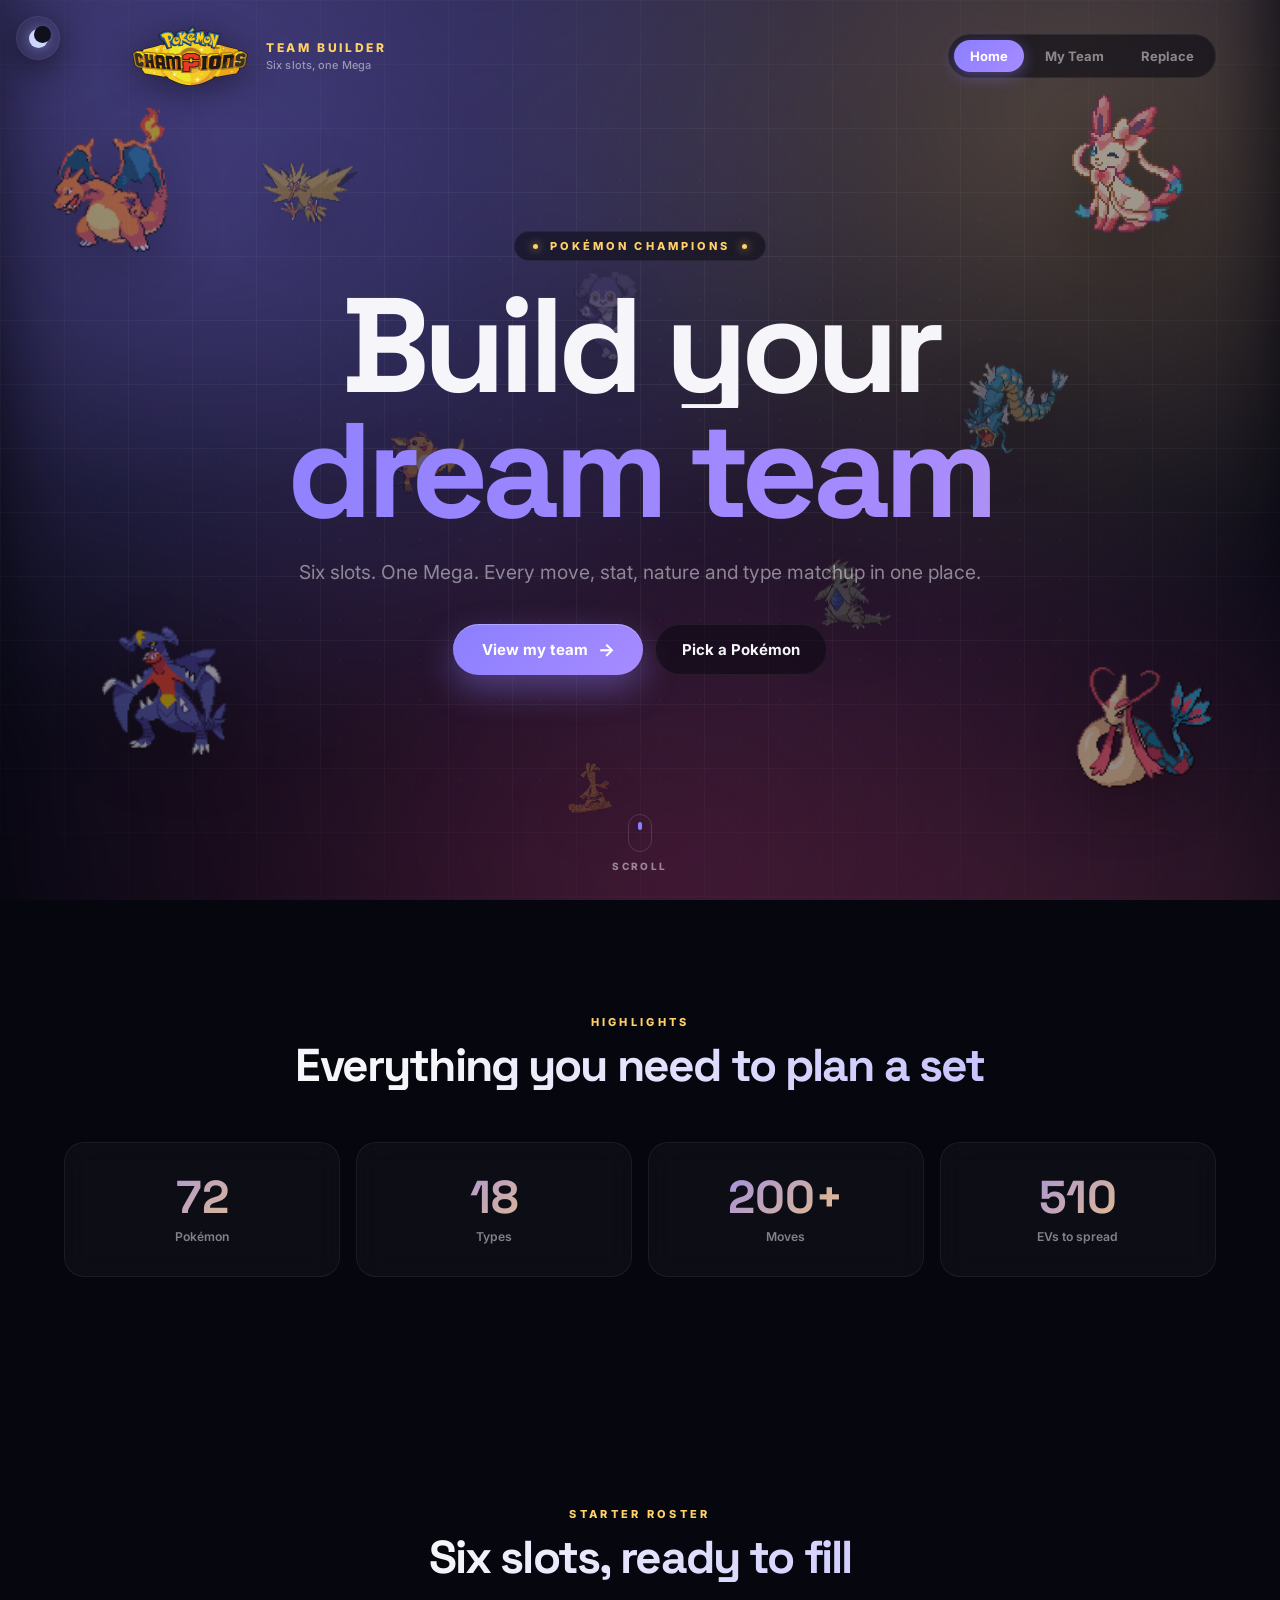
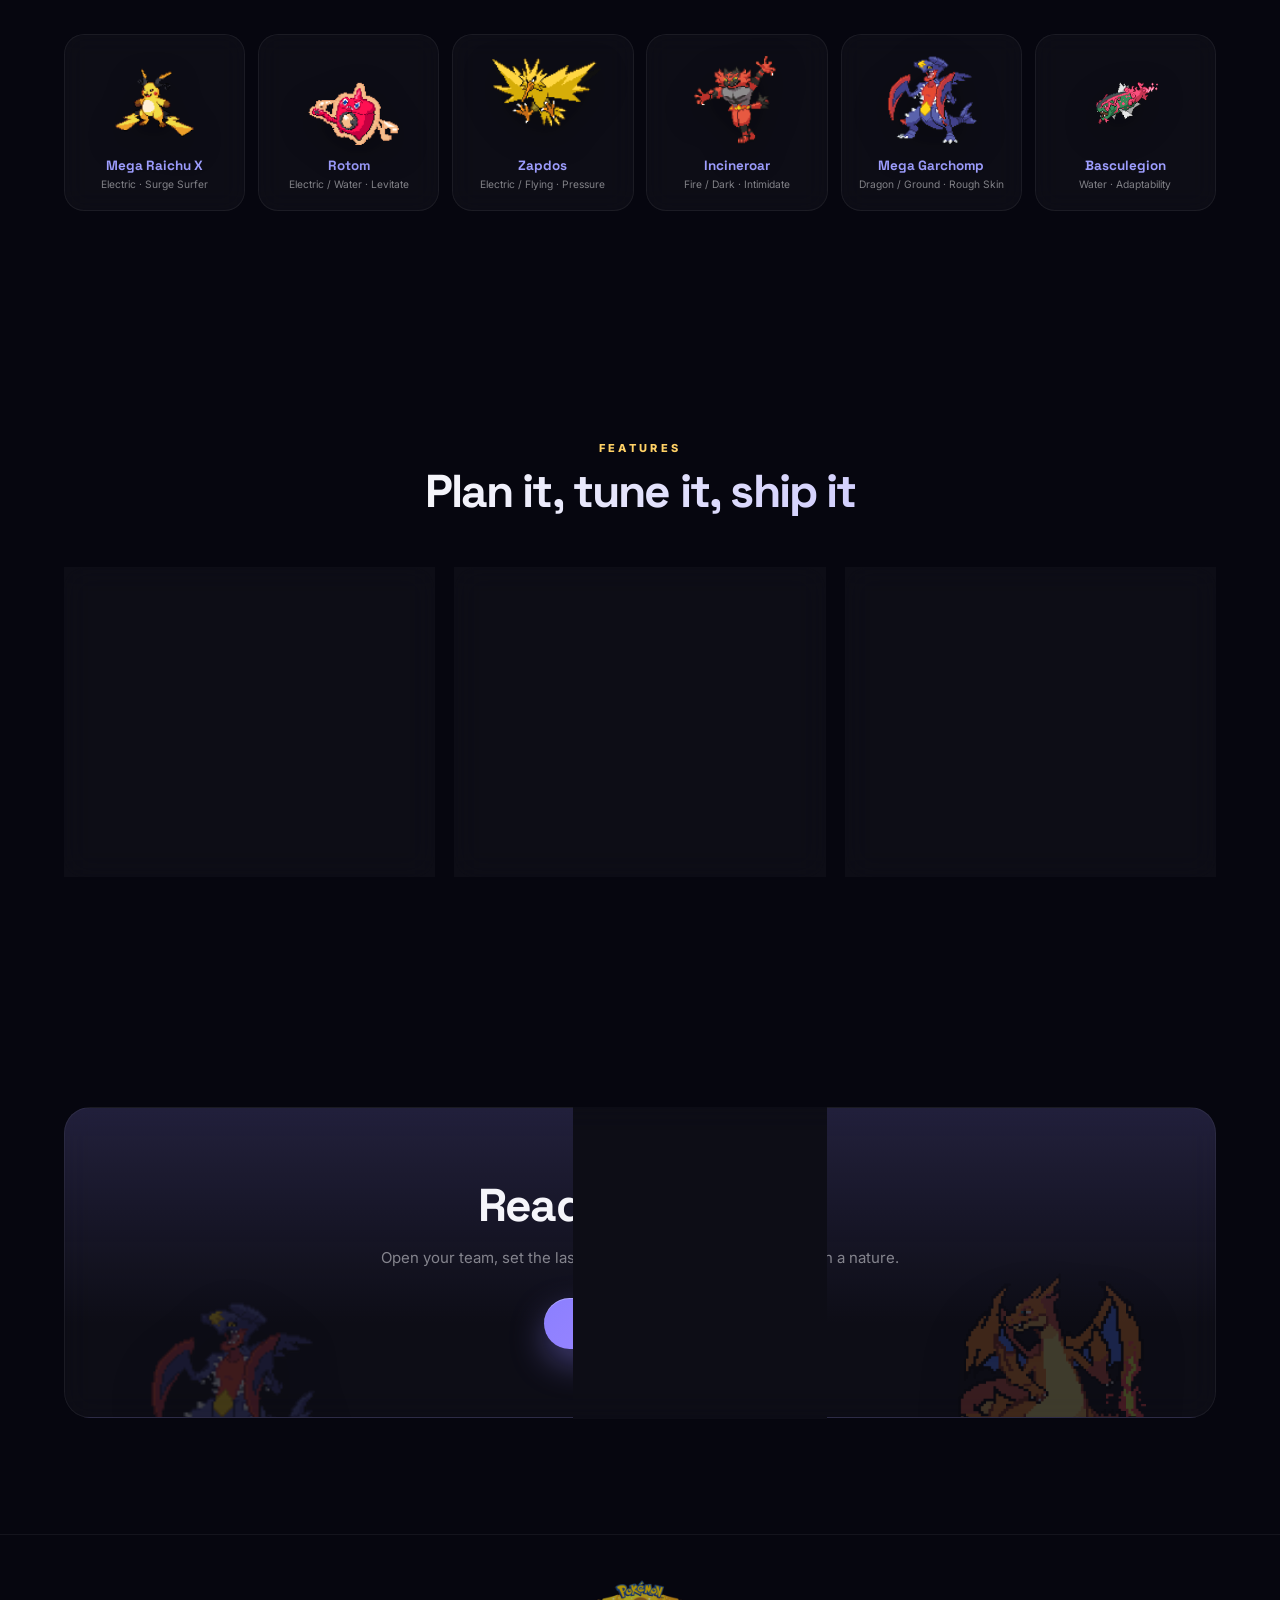
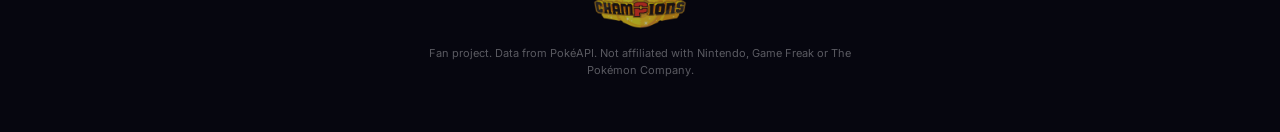
==== commit e59f103e: "better version mobile" ====
--- a/index.html
+++ b/index.html
@@ -5,11 +5,11 @@
 <meta name="viewport" content="width=device-width, initial-scale=1.0">
 <title>Pokémon Champions — Team Builder</title>
 <meta name="description" content="Build a team of six Pokémon, pick their moves, set EVs and natures, and learn every type matchup.">
-<link rel="stylesheet" href="styles/style.css?v=8">
-<link rel="stylesheet" href="styles/home.css?v=8">
+<link rel="stylesheet" href="styles/style.css?v=10">
+<link rel="stylesheet" href="styles/home.css?v=10">
 <script>document.documentElement.dataset.theme=localStorage.getItem("pokemon-theme")||"dark";</script>
-<script src="scypts/theme.js?v=8" defer></script>
-<script src="scypts/home.js?v=8" defer></script>
+<script src="scypts/theme.js?v=10" defer></script>
+<script src="scypts/home.js?v=10" defer></script>
 </head>
 <body class="home-body">
 <button class="theme-toggle" type="button" aria-pressed="false" aria-label="Switch to light mode"></button>
--- a/styles/style.css
+++ b/styles/style.css
@@ -1211,6 +1211,60 @@
   color: var(--text);
 }
 
+/* === Loading state === */
+.modal-loading {
+  display: grid;
+  justify-items: center;
+  gap: 14px;
+  min-height: 190px;
+  padding: 26px 10px;
+  text-align: center;
+}
+
+.modal-loading p {
+  margin: 0;
+  color: var(--text);
+  font-size: 15px;
+  font-weight: 600;
+}
+
+.modal-loading small {
+  color: var(--text-muted);
+  font-size: 12px;
+}
+
+.spinner {
+  width: 42px;
+  height: 42px;
+  border: 3px solid color-mix(in srgb, var(--accent) 25%, transparent);
+  border-top-color: var(--accent);
+  border-radius: 50%;
+  animation: spin .8s linear infinite;
+}
+
+@keyframes spin { to { transform: rotate(360deg); } }
+
+.load-bar {
+  width: min(100%, 280px);
+  height: 6px;
+  border-radius: 999px;
+  background: color-mix(in srgb, var(--text) 12%, transparent);
+  overflow: hidden;
+}
+
+.load-bar i {
+  display: block;
+  width: 0;
+  height: 100%;
+  border-radius: 999px;
+  background: linear-gradient(90deg, var(--accent), var(--gold));
+  transition: width .25s ease;
+}
+
+.modal-error { display: grid; justify-items: center; gap: 12px; padding: 26px 10px; text-align: center; }
+.modal-error h2 { margin: 0; font-size: 20px; }
+.modal-error p { margin: 0 0 6px; color: var(--text-muted); font-size: 14px; line-height: 1.6; }
+
 .offline-note {
   padding: 14px 16px;
   border: 1px solid rgba(255, 209, 102, .3);
@@ -1629,6 +1683,9 @@
     height: 44px;
   }
 
+  .modal-loading { min-height: 150px; gap: 12px; }
+  .spinner { width: 36px; height: 36px; }
+
   .modal-heading { gap: 12px; padding-bottom: 16px; margin-bottom: 20px; }
   .modal-heading img { width: 64px; height: 56px; }
   .modal-heading h2 { font-size: 21px; }
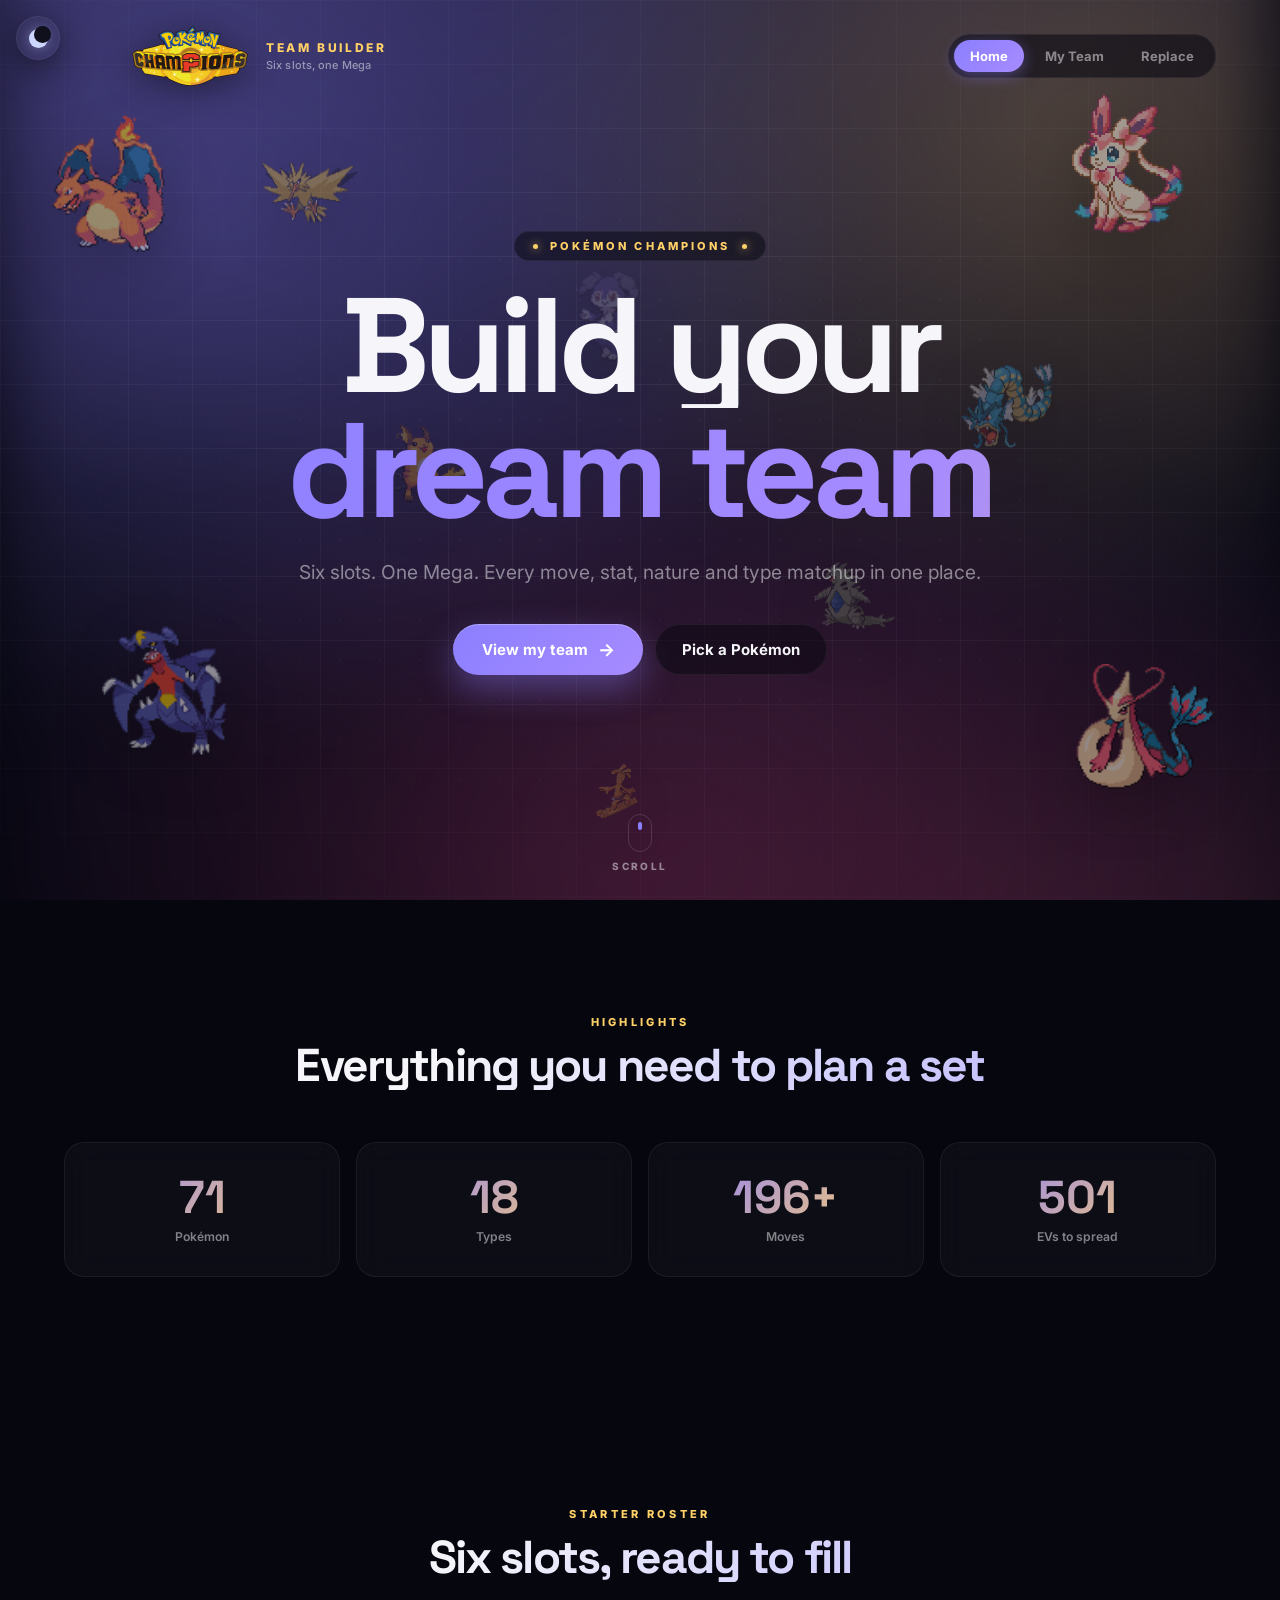
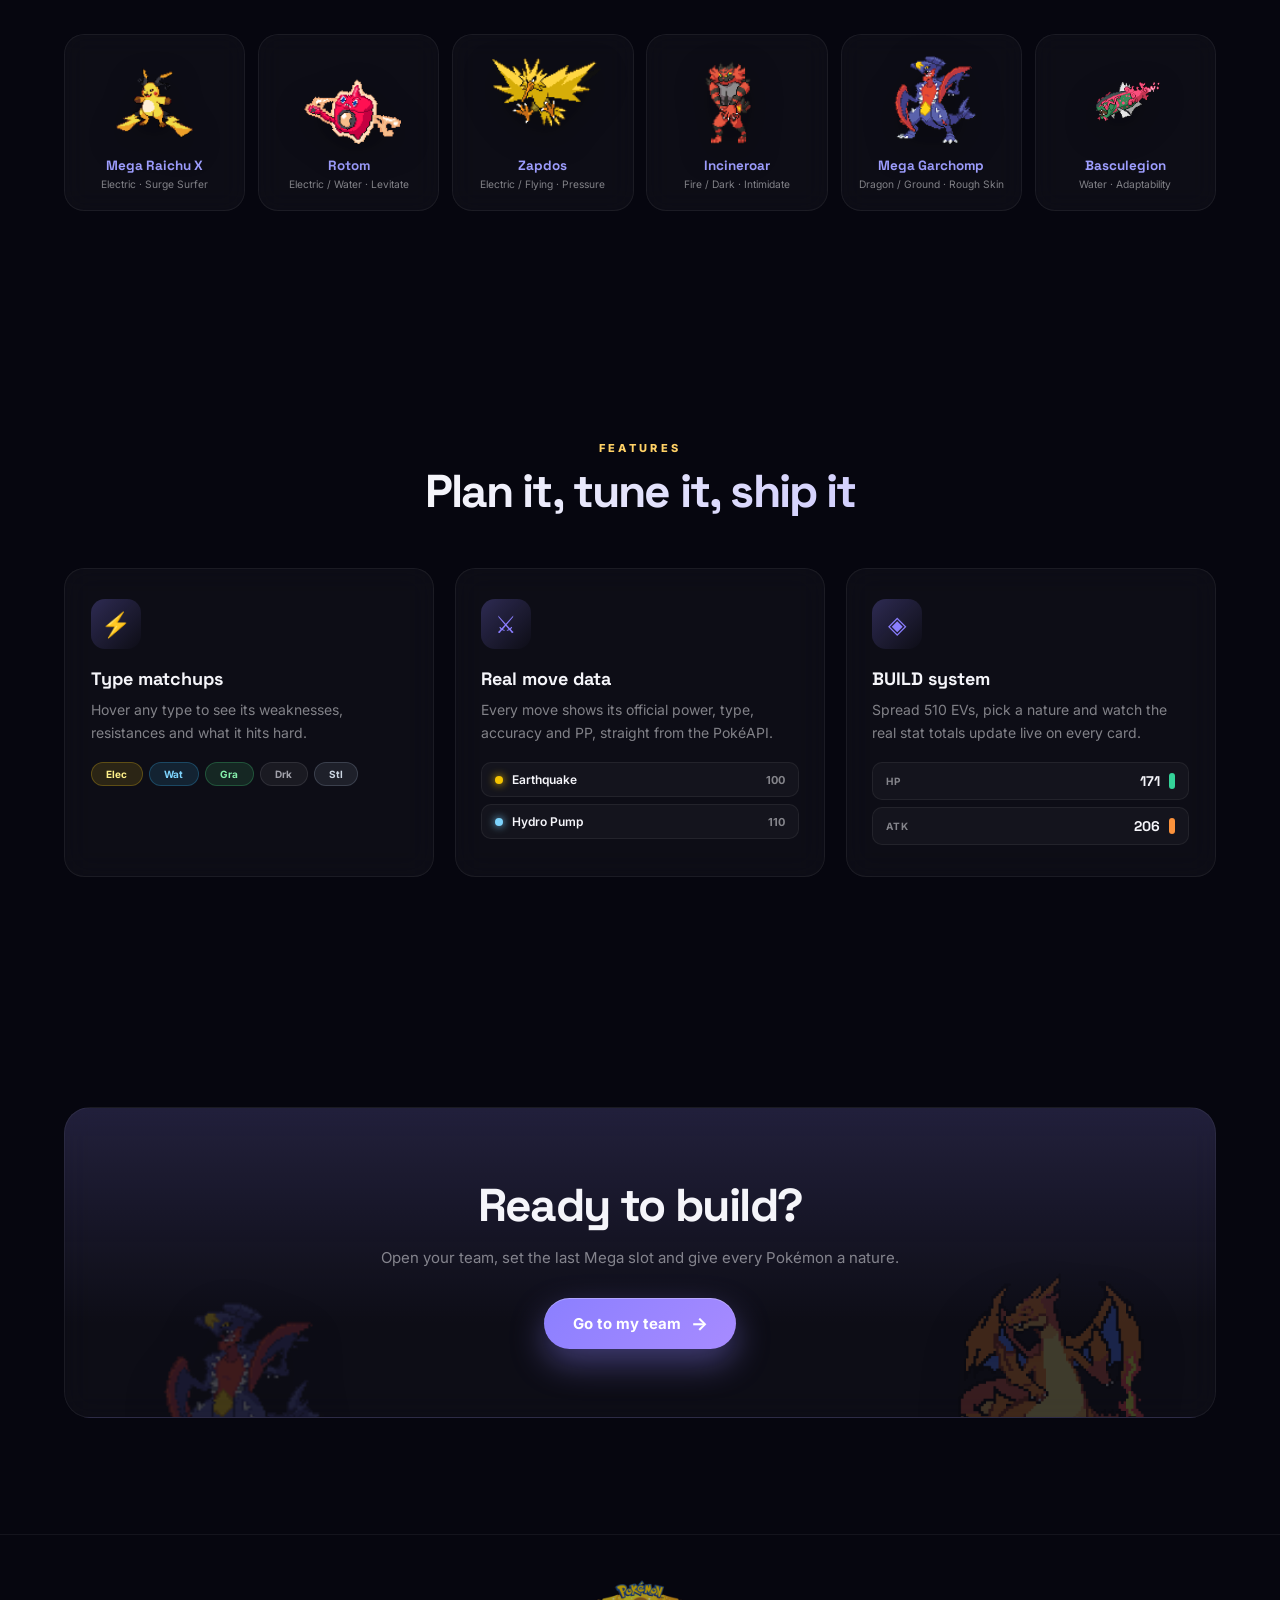
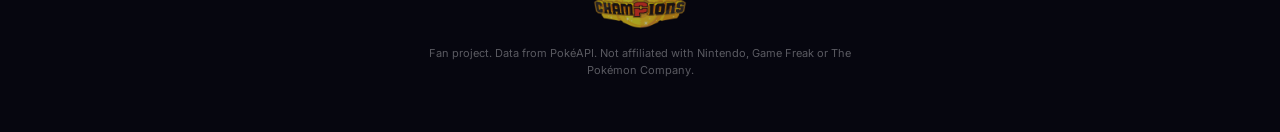
==== commit 53f06450: "better version mobile2" ====
--- a/index.html
+++ b/index.html
@@ -5,11 +5,11 @@
 <meta name="viewport" content="width=device-width, initial-scale=1.0">
 <title>Pokémon Champions — Team Builder</title>
 <meta name="description" content="Build a team of six Pokémon, pick their moves, set EVs and natures, and learn every type matchup.">
-<link rel="stylesheet" href="styles/style.css?v=10">
-<link rel="stylesheet" href="styles/home.css?v=10">
+<link rel="stylesheet" href="styles/style.css?v=13">
+<link rel="stylesheet" href="styles/home.css?v=13">
 <script>document.documentElement.dataset.theme=localStorage.getItem("pokemon-theme")||"dark";</script>
-<script src="scypts/theme.js?v=10" defer></script>
-<script src="scypts/home.js?v=10" defer></script>
+<script src="scypts/theme.js?v=13" defer></script>
+<script src="scypts/home.js?v=13" defer></script>
 </head>
 <body class="home-body">
 <button class="theme-toggle" type="button" aria-pressed="false" aria-label="Switch to light mode"></button>
--- a/styles/style.css
+++ b/styles/style.css
@@ -785,6 +785,7 @@
   overflow: hidden;
   transition: all var(--transition);
   cursor: pointer;
+  touch-action: pan-y;
 }
 
 .pokemon-card::before {
@@ -1011,8 +1012,13 @@
   font-size: 12px;
   font-weight: 700;
   cursor: pointer;
+  touch-action: manipulation;
+  -webkit-tap-highlight-color: transparent;
+  user-select: none;
   transition: all var(--transition);
 }
+
+.details-button:active { transform: scale(.97); }
 
 .details-button:hover {
   background: var(--accent);
@@ -1022,9 +1028,27 @@
 }
 
 /* === Modal === */
+.modal-overlay {
+  position: fixed;
+  z-index: 200;
+  inset: 0;
+  display: grid;
+  place-items: center;
+  padding: 24px;
+  background: rgba(0, 0, 0, 0.75);
+  backdrop-filter: blur(10px);
+  overscroll-behavior: contain;
+  /* Visible by default: never gate visibility behind an animation or a
+     class added in rAF, both of which can be suspended on some devices. */
+  opacity: 1;
+}
+
+.modal-overlay[hidden] { display: none; }
+
 .pokemon-modal {
-  width: min(880px, calc(100vw - 24px));
-  max-height: min(88vh, 850px);
+  position: relative;
+  width: min(880px, 100%);
+  max-height: min(88svh, 850px);
   padding: 32px;
   border: 1px solid var(--border-hover);
   border-radius: 24px;
@@ -1032,19 +1056,24 @@
   color: var(--text);
   box-shadow: var(--shadow-lg);
   overflow: auto;
-}
-
-.pokemon-modal::backdrop {
-  background: rgba(0, 0, 0, 0.75);
-  backdrop-filter: blur(10px);
-}
+  -webkit-overflow-scrolling: touch;
+  transform: translateY(0) scale(1);
+  transition: transform .25s cubic-bezier(.2, .8, .2, 1);
+}
+
+/* Entrance motion is an enhancement only: the sheet is already in its
+   final position if the transition never runs. */
+.modal-overlay.is-anim .pokemon-modal { transform: translateY(18px) scale(.97); }
+
+body.modal-open { overflow: hidden; }
 
 .modal-close {
   position: absolute;
+  z-index: 2;
   top: 20px;
   right: 20px;
-  width: 40px;
-  height: 40px;
+  width: 44px;
+  height: 44px;
   display: grid;
   place-items: center;
   border: 1px solid var(--border);
@@ -1053,6 +1082,7 @@
   color: var(--text);
   font-size: 20px;
   cursor: pointer;
+  touch-action: manipulation;
   transition: all var(--transition);
 }
 
@@ -1664,17 +1694,21 @@
   .stat-tags em { font-size: 8.5px; }
 
   /* --- Modal becomes a bottom sheet --- */
+  .modal-overlay {
+    place-items: end center;
+    padding: 0;
+  }
+
   .pokemon-modal {
     width: 100%;
-    max-width: 100%;
     max-height: 92svh;
-    margin: auto 0 0;
-    padding: 22px 16px calc(22px + env(safe-area-inset-bottom));
+    padding: 22px 16px calc(28px + env(safe-area-inset-bottom, 0px));
     border-radius: 20px 20px 0 0;
     border-bottom: 0;
+    transform: translateY(0);
   }
 
-  .pokemon-modal::backdrop { backdrop-filter: blur(4px); }
+  .modal-overlay.is-anim .pokemon-modal { transform: translateY(100%); }
 
   .modal-close {
     top: 12px;
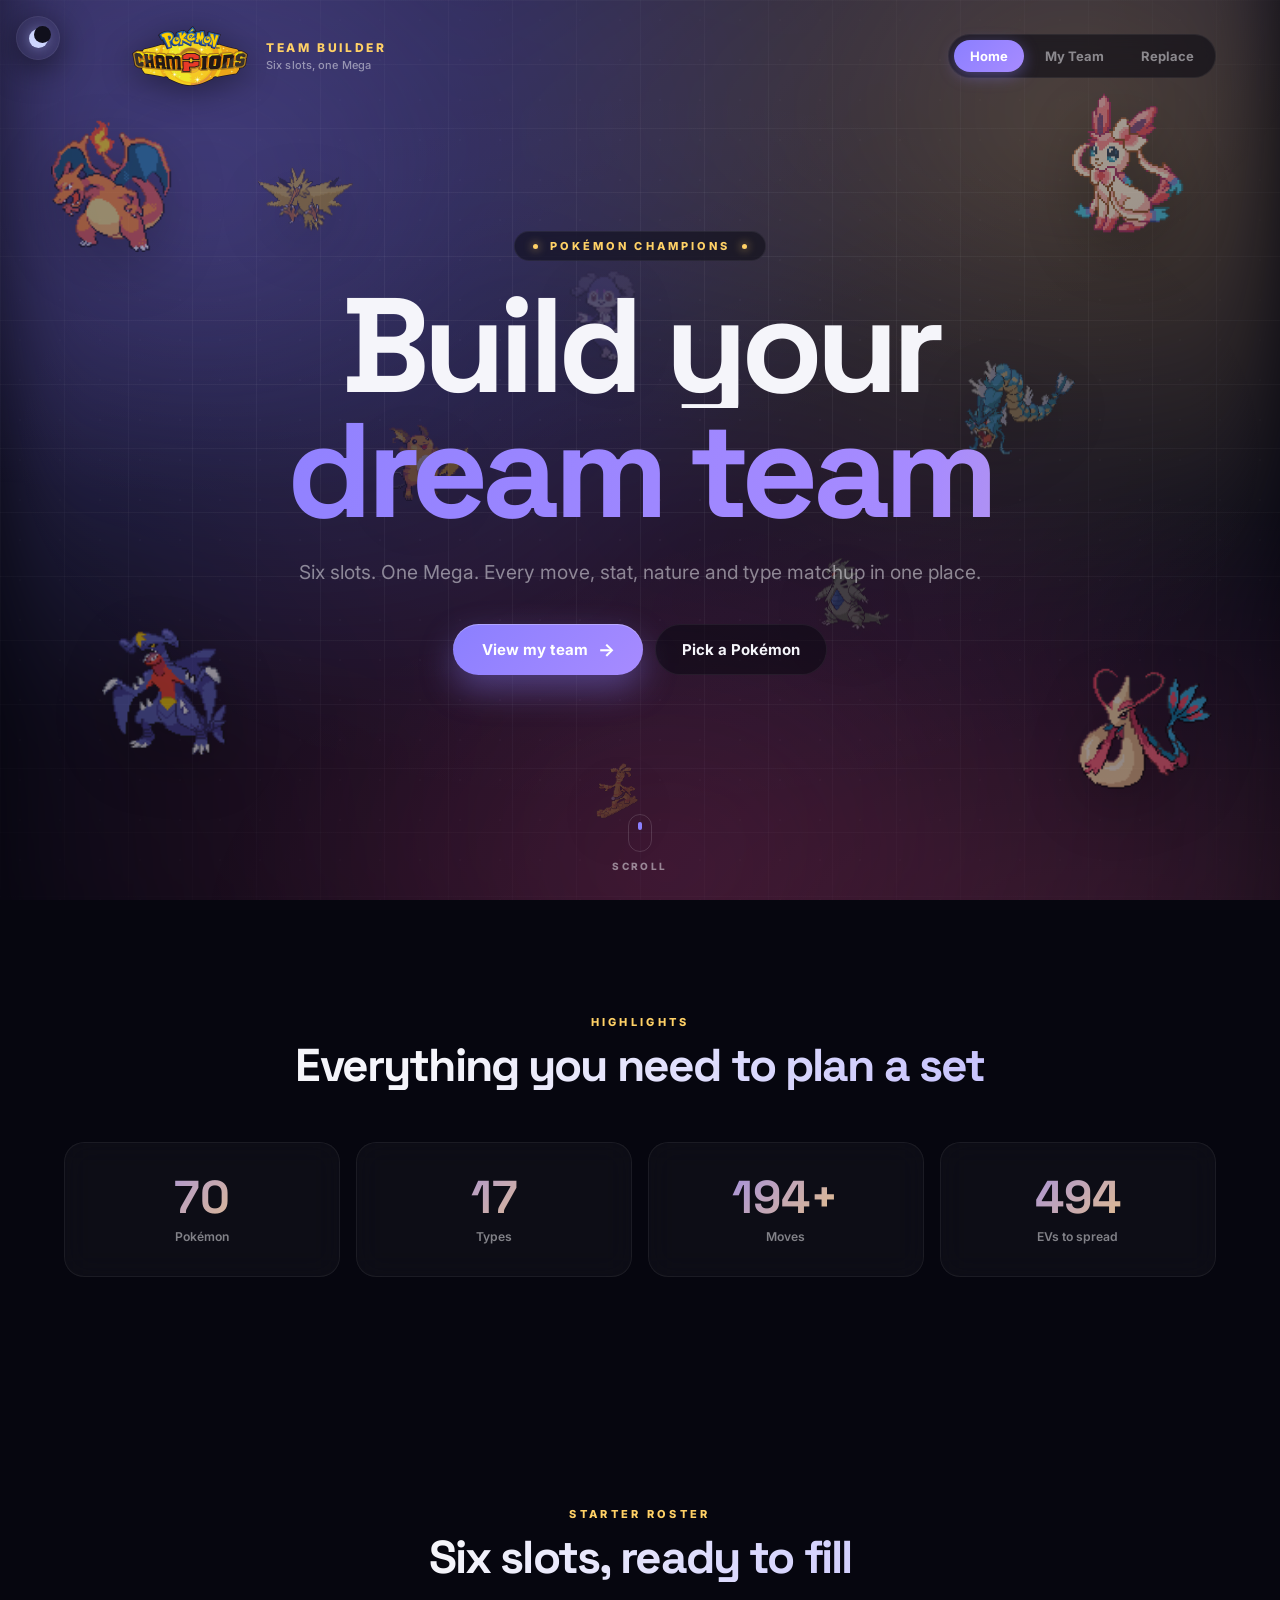
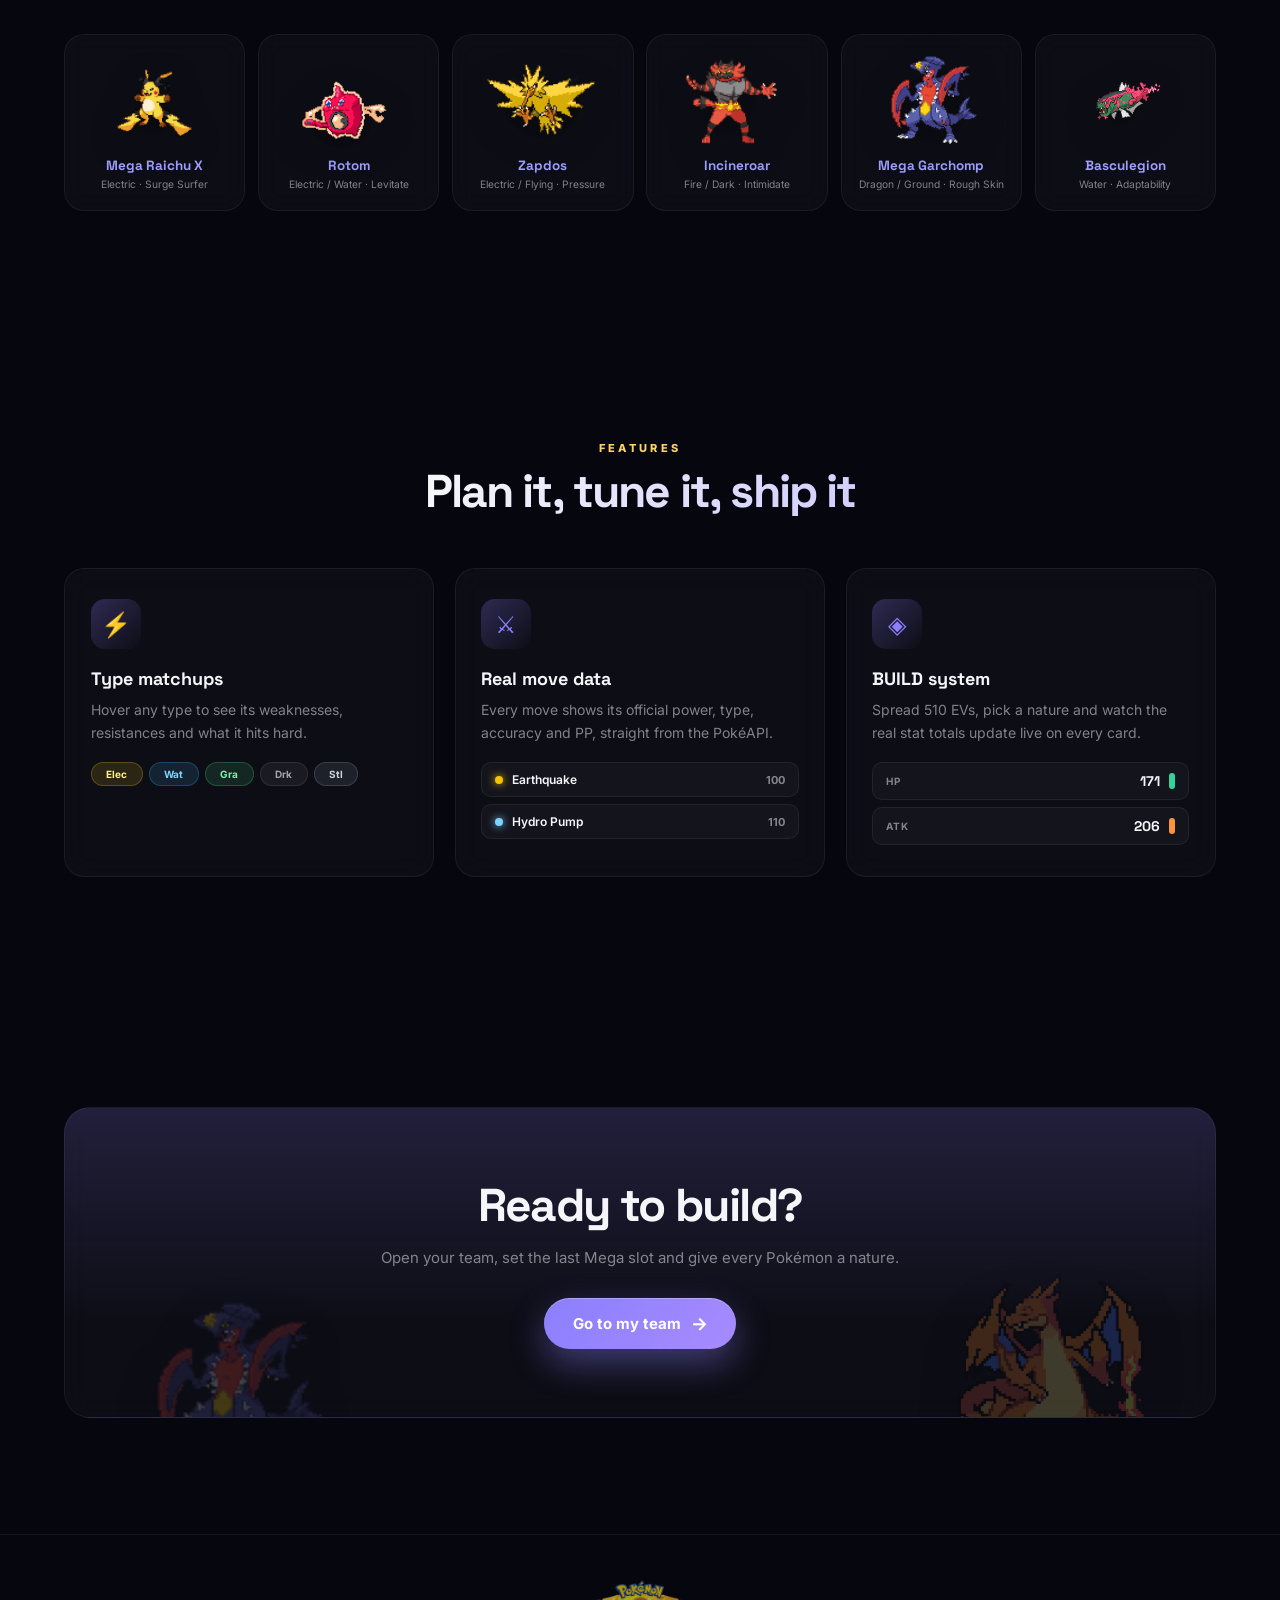
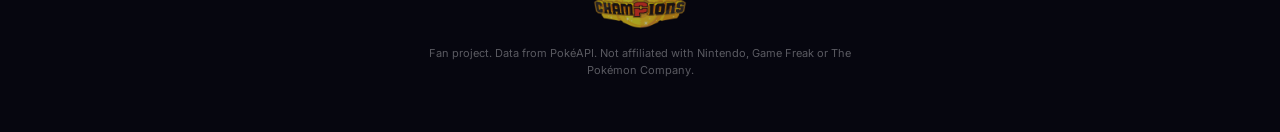
==== commit ca6fe952: "new version mobile" ====
--- a/index.html
+++ b/index.html
@@ -5,11 +5,11 @@
 <meta name="viewport" content="width=device-width, initial-scale=1.0">
 <title>Pokémon Champions — Team Builder</title>
 <meta name="description" content="Build a team of six Pokémon, pick their moves, set EVs and natures, and learn every type matchup.">
-<link rel="stylesheet" href="styles/style.css?v=13">
-<link rel="stylesheet" href="styles/home.css?v=13">
+<link rel="stylesheet" href="styles/style.css?v=14">
+<link rel="stylesheet" href="styles/home.css?v=14">
 <script>document.documentElement.dataset.theme=localStorage.getItem("pokemon-theme")||"dark";</script>
-<script src="scypts/theme.js?v=13" defer></script>
-<script src="scypts/home.js?v=13" defer></script>
+<script src="scypts/theme.js?v=14" defer></script>
+<script src="scypts/home.js?v=14" defer></script>
 </head>
 <body class="home-body">
 <button class="theme-toggle" type="button" aria-pressed="false" aria-label="Switch to light mode"></button>
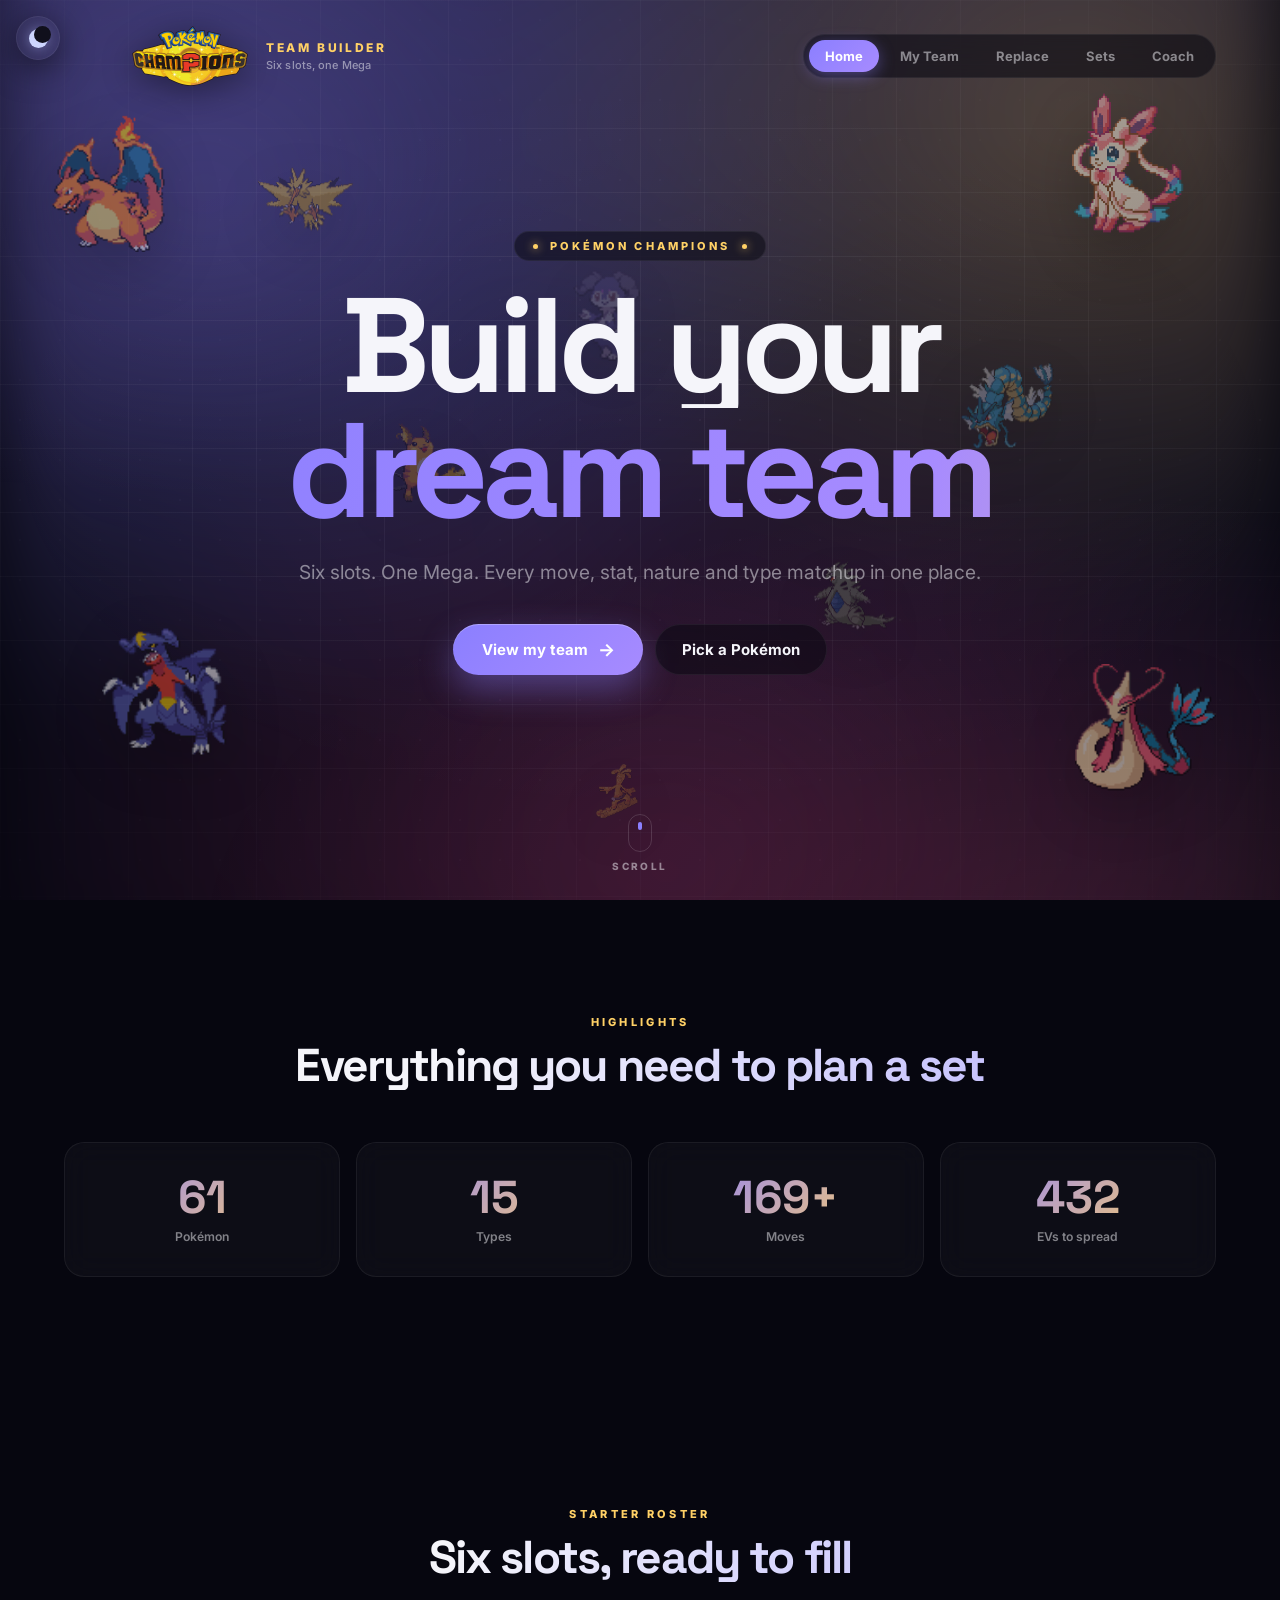
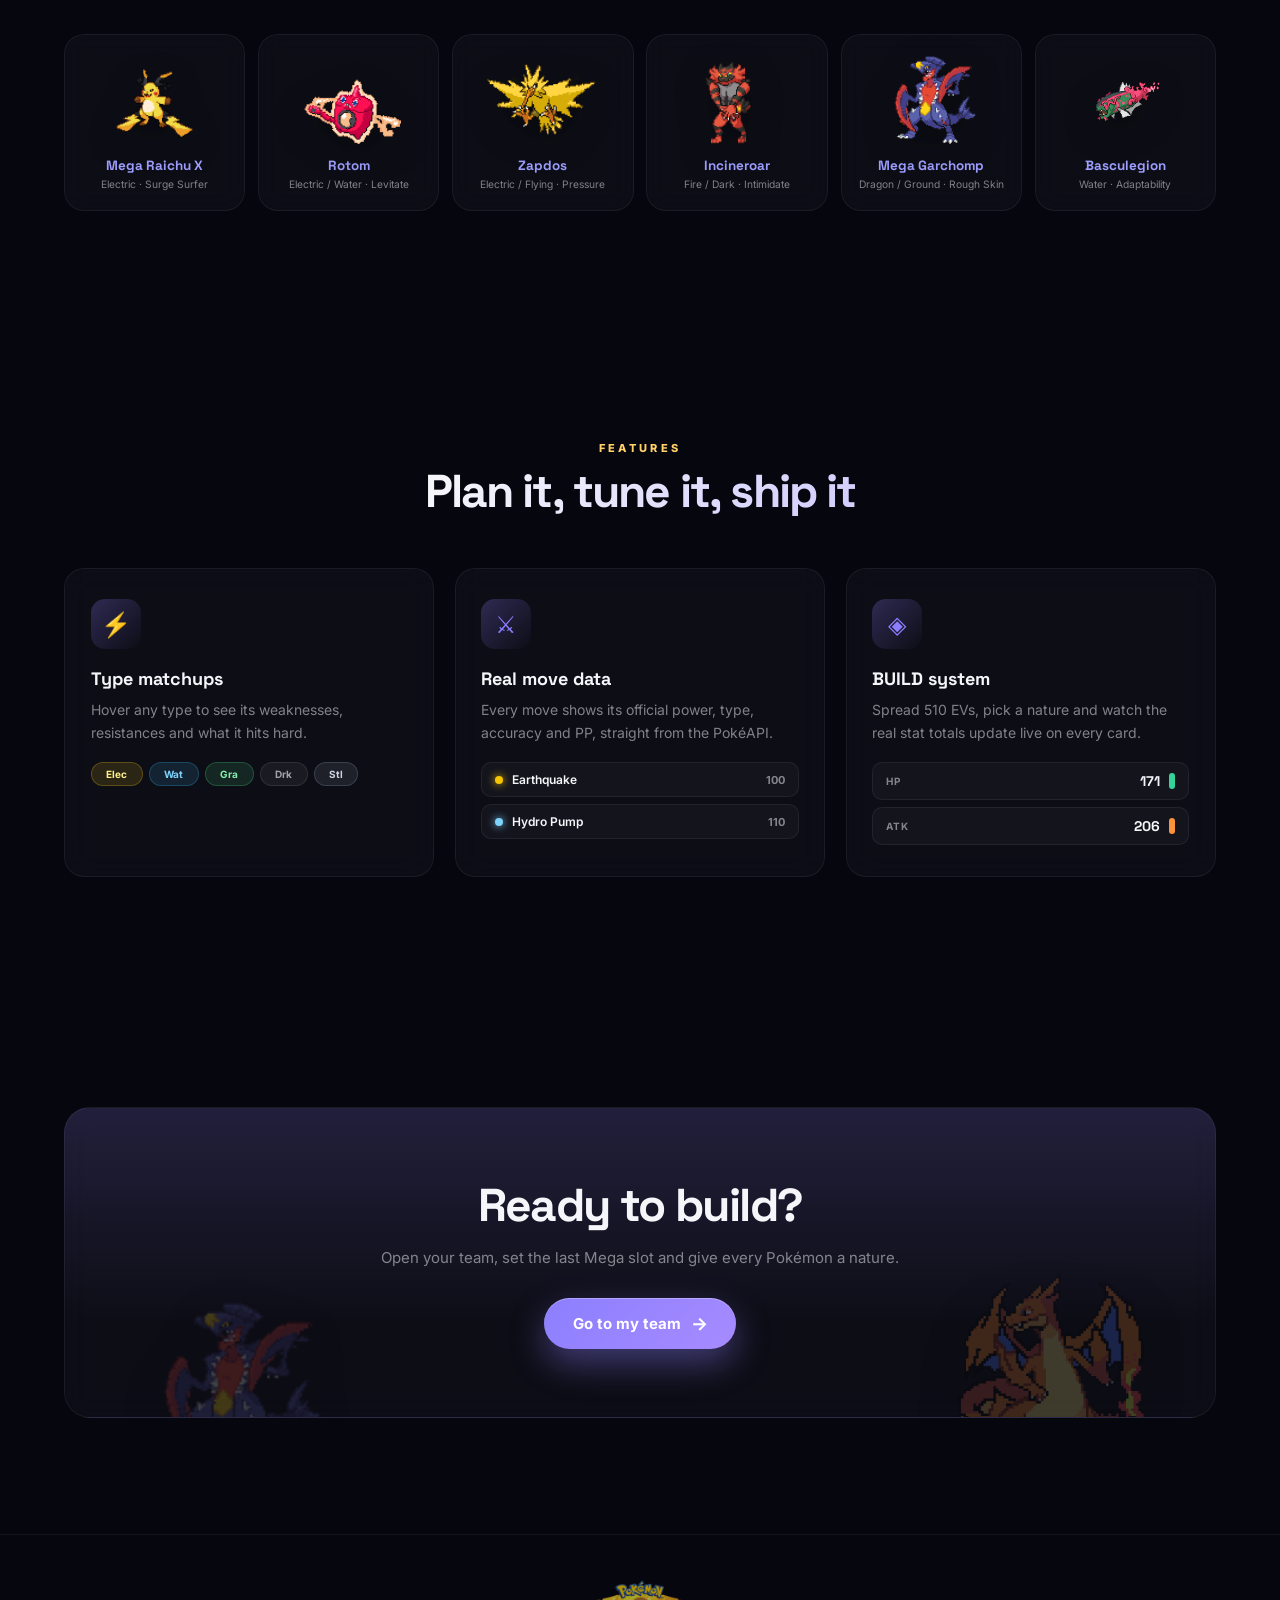
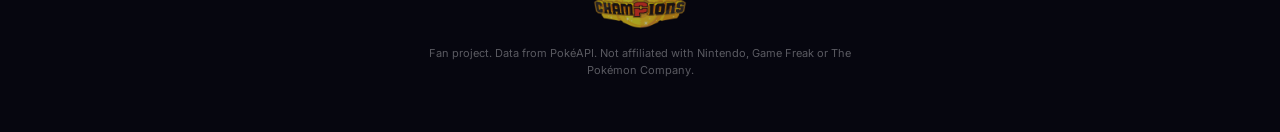
==== commit 64ae6d49: "Ajoute un generateur d'equipe fonde sur les donnees Champions Le site gagne deux pages et un moteur " ====
--- a/index.html
+++ b/index.html
@@ -5,11 +5,11 @@
 <meta name="viewport" content="width=device-width, initial-scale=1.0">
 <title>Pokémon Champions — Team Builder</title>
 <meta name="description" content="Build a team of six Pokémon, pick their moves, set EVs and natures, and learn every type matchup.">
-<link rel="stylesheet" href="styles/style.css?v=14">
-<link rel="stylesheet" href="styles/home.css?v=14">
+<link rel="stylesheet" href="styles/style.css?v=23">
+<link rel="stylesheet" href="styles/home.css?v=23">
 <script>document.documentElement.dataset.theme=localStorage.getItem("pokemon-theme")||"dark";</script>
-<script src="scypts/theme.js?v=14" defer></script>
-<script src="scypts/home.js?v=14" defer></script>
+<script src="scypts/theme.js?v=23" defer></script>
+<script src="scypts/home.js?v=23" defer></script>
 </head>
 <body class="home-body">
 <button class="theme-toggle" type="button" aria-pressed="false" aria-label="Switch to light mode"></button>
@@ -39,6 +39,8 @@
       <a href="index.html" aria-current="page">Home</a>
       <a href="team.html">My Team</a>
       <a href="replacement.html?slot=0">Replace</a>
+      <a href="sets.html">Sets</a>
+      <a href="ai.html">Coach</a>
     </nav>
   </header>
 
--- a/styles/style.css
+++ b/styles/style.css
@@ -1580,6 +1580,43 @@
   .stat-chip b { font-size: 12px; }
 }
 
+/* === Site footer (shared: home, sets) === */
+.site-footer {
+  display: grid;
+  justify-items: center;
+  gap: 12px;
+  padding: 40px 24px 52px;
+  border-top: 1px solid var(--border);
+  text-align: center;
+}
+
+.footer-logo {
+  width: 120px;
+  max-height: 58px;
+  object-fit: contain;
+  opacity: .7;
+}
+
+.site-footer p {
+  max-width: 520px;
+  color: var(--text-muted);
+  font-size: 11px;
+  line-height: 1.6;
+  opacity: .7;
+}
+
+.section-kicker {
+  margin-bottom: 10px;
+  color: var(--gold);
+  font-size: 11px;
+  font-weight: 800;
+  letter-spacing: .3em;
+  text-transform: uppercase;
+}
+
+:root[data-theme="light"] .section-kicker { color: #8a5a00; }
+:root[data-theme="light"] .footer-logo { opacity: .55; }
+
 /* ==========================================================
    Mobile adaptation
    ========================================================== */
